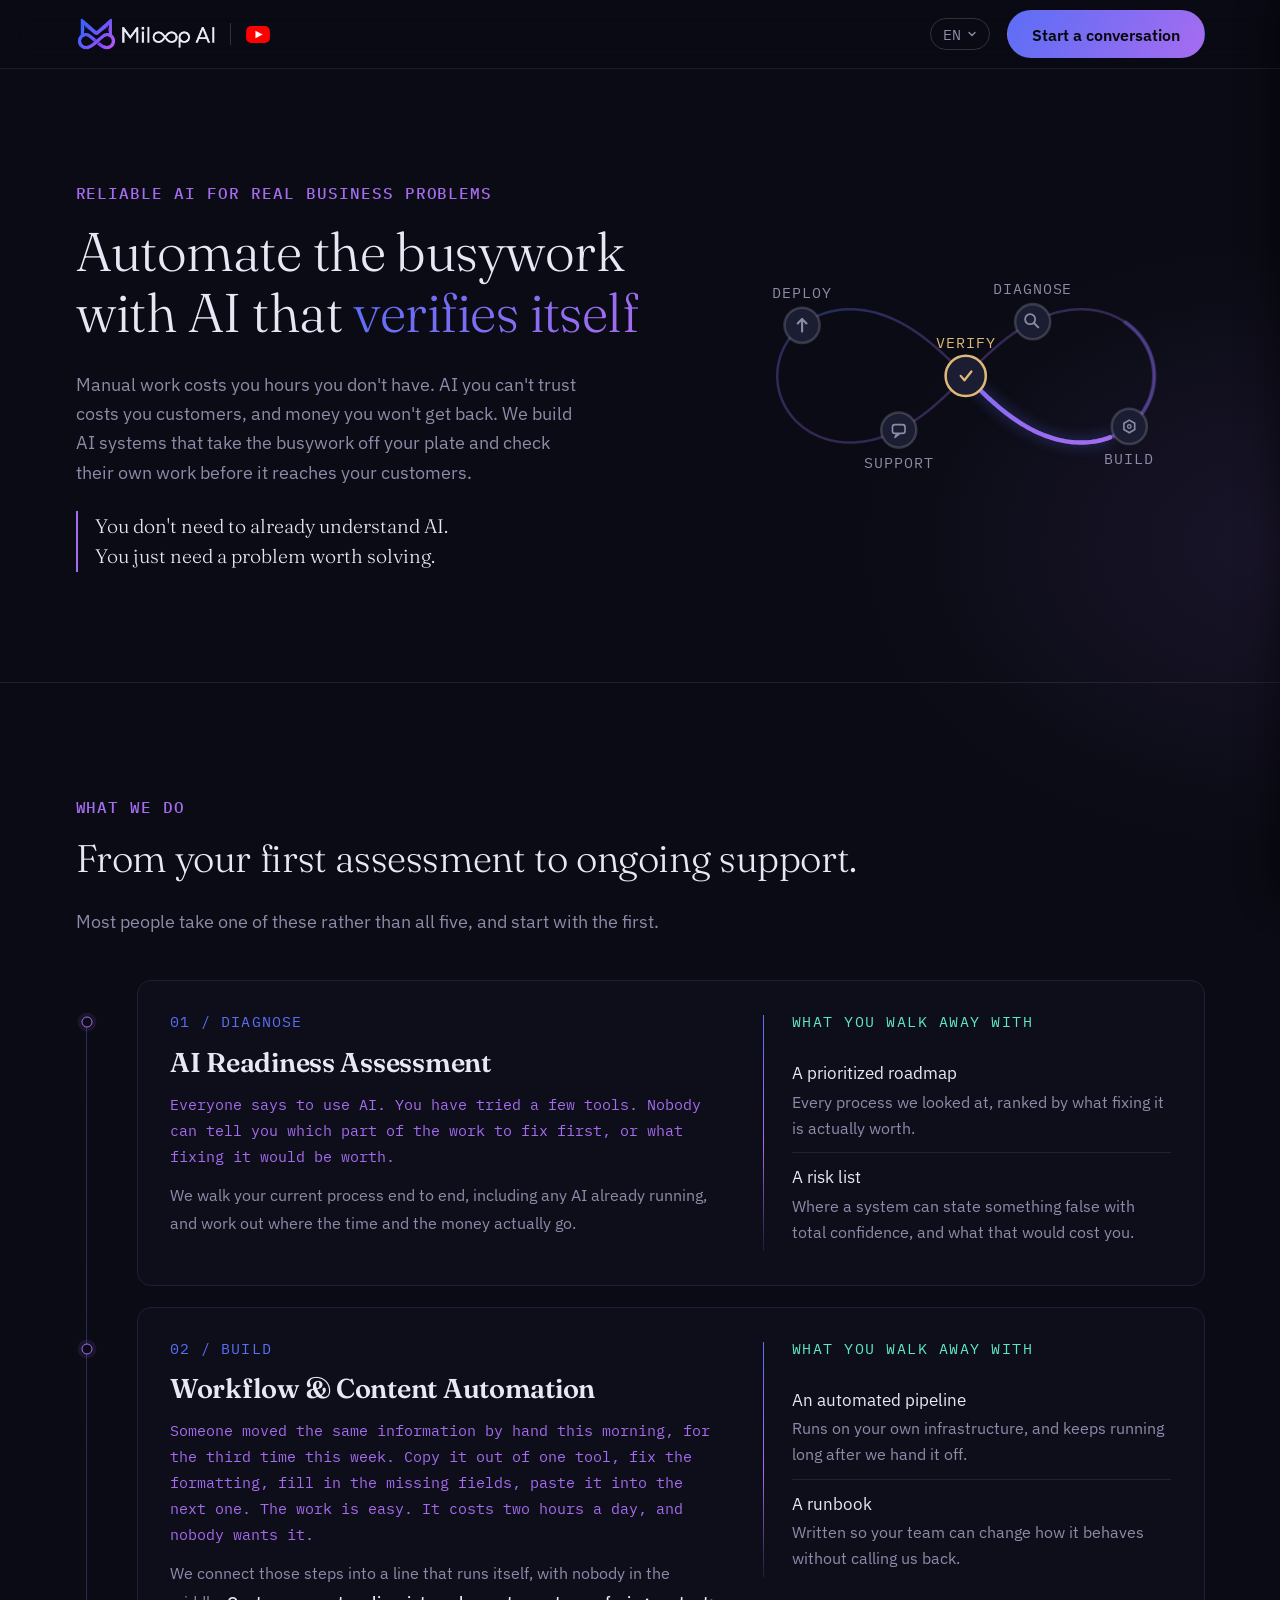
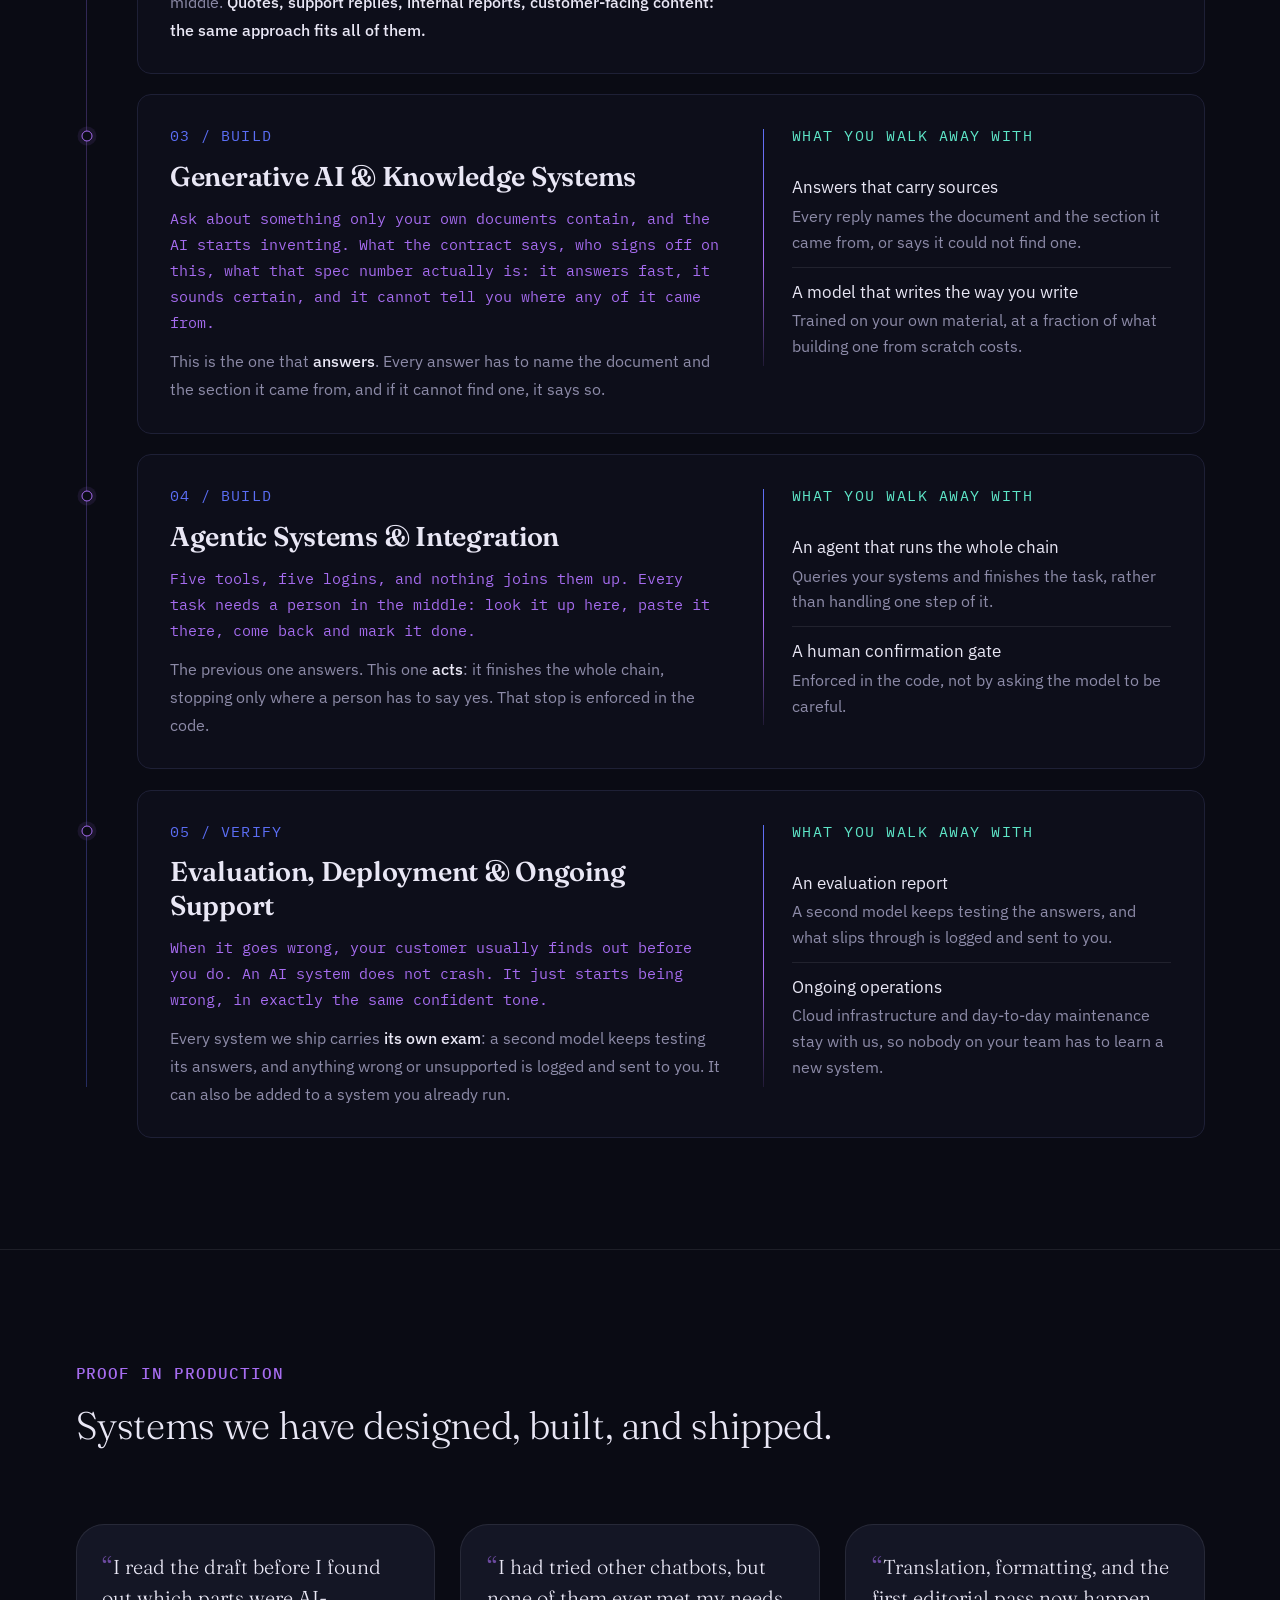
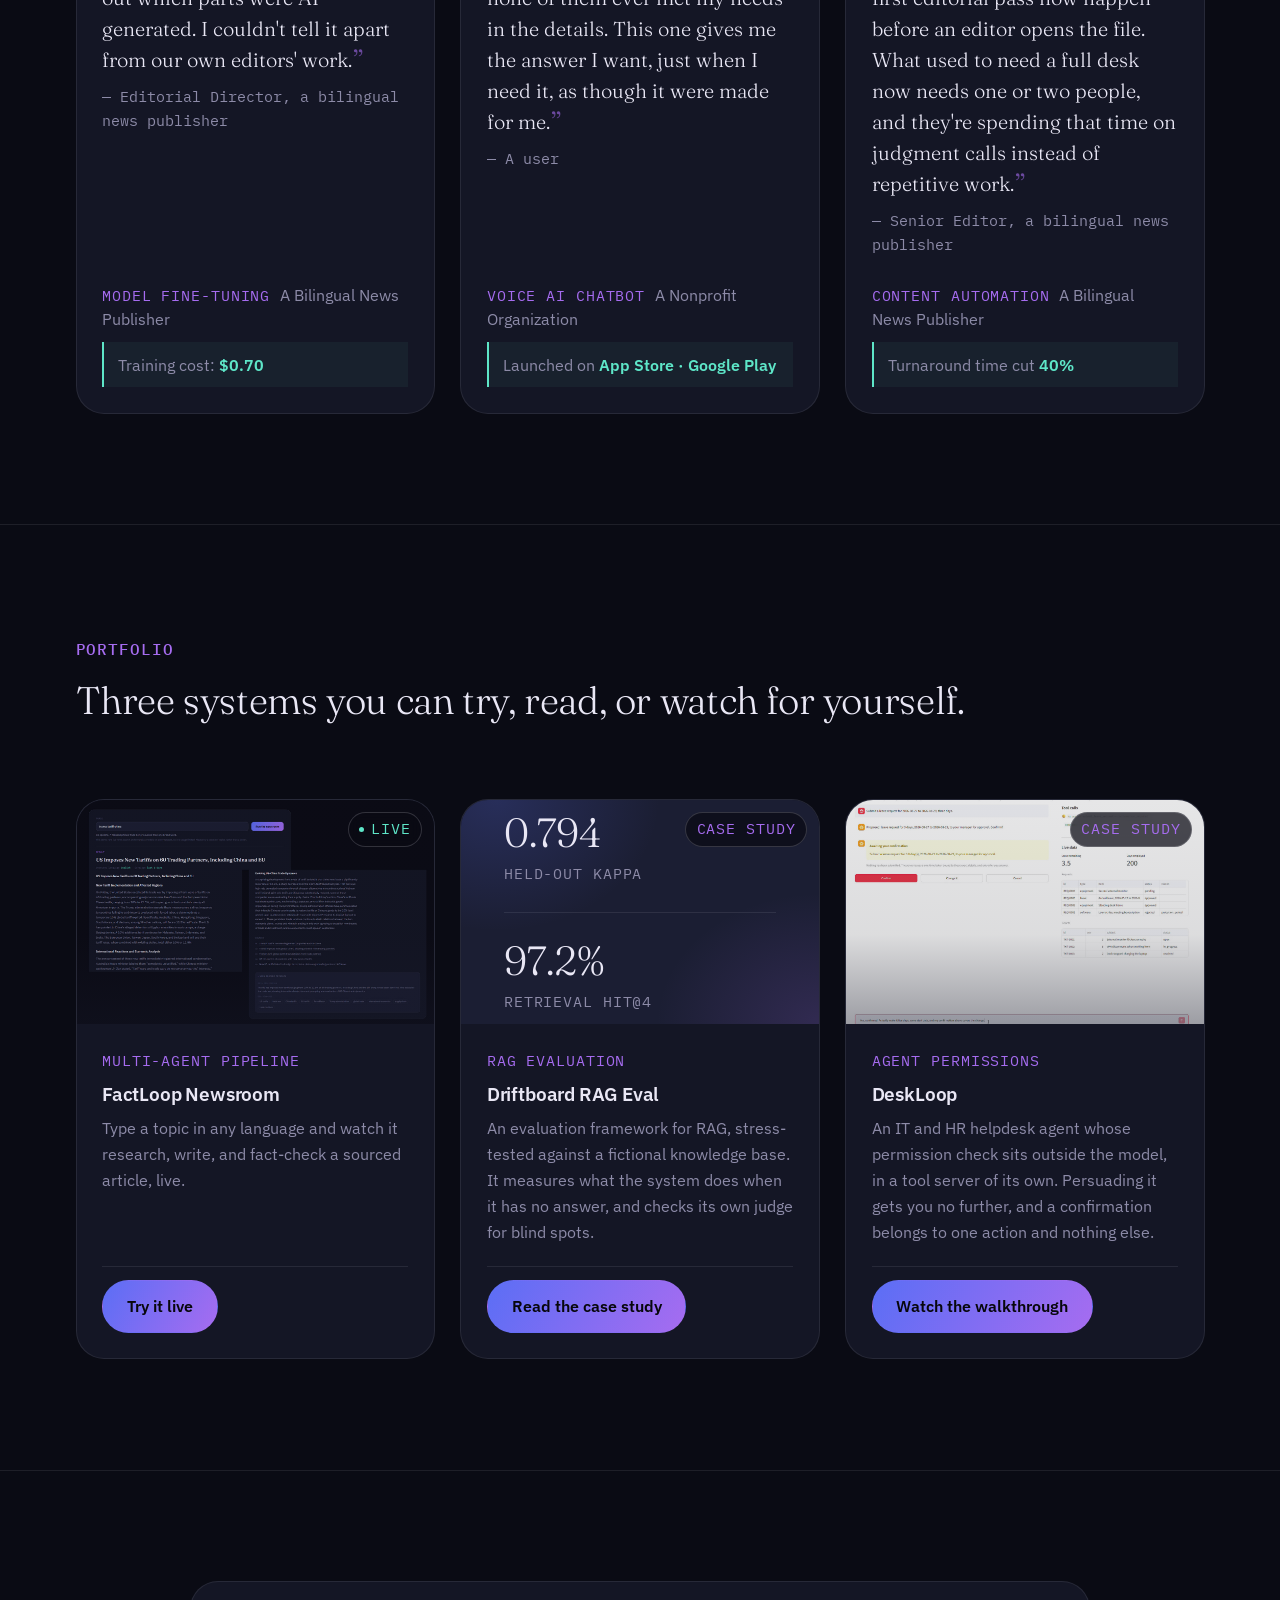
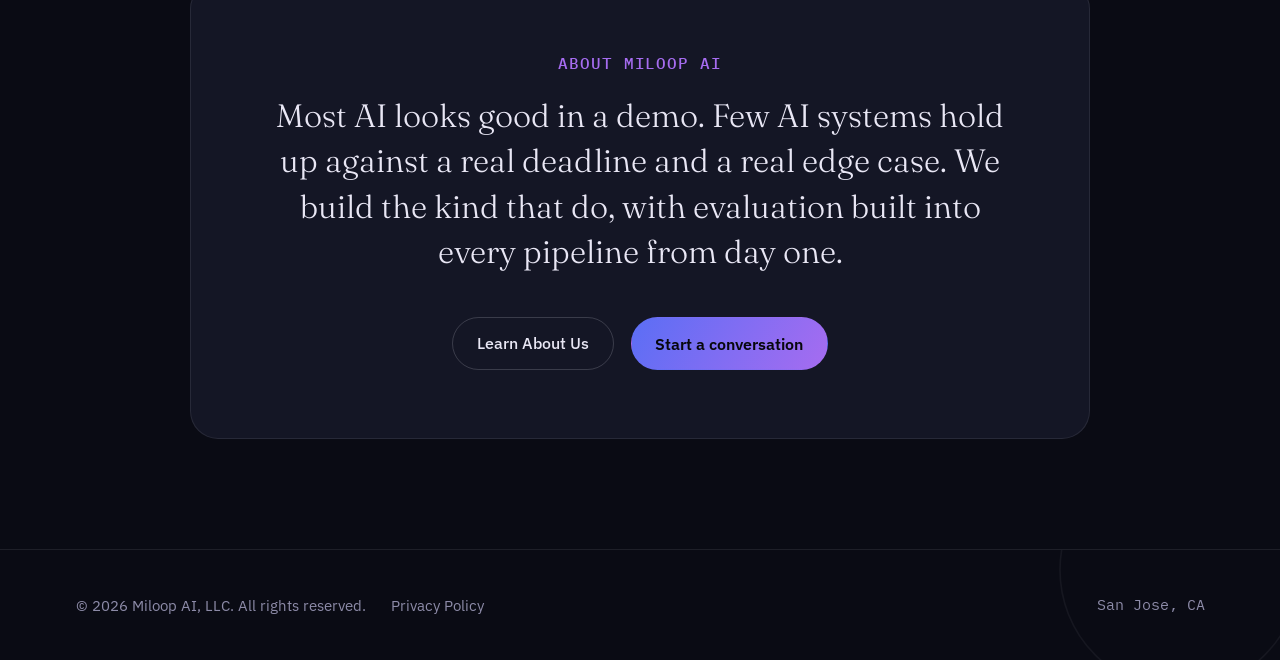
==== index.html @ 8ed42a8f "Bring the call to action back to the bar on narrow screens It had been dropped from the bar and pick" ====
<!DOCTYPE html>
<html lang="en">
<head>
<meta charset="UTF-8">
<meta name="viewport" content="width=device-width, initial-scale=1.0">
<title>Miloop AI: Applied AI Engineering Consultancy</title>
<meta name="description" content="Miloop AI designs and ships production AI systems, from content automation to voice agents, each with an independent evaluation layer built in from day one.">
<meta property="og:type" content="website">
<meta property="og:url" content="https://www.miloop.ai/">
<meta property="og:title" content="Miloop AI: Applied AI Engineering Consultancy">
<meta property="og:description" content="Miloop AI designs and ships production AI systems, from content automation to voice agents, each with an independent evaluation layer built in from day one.">
<meta property="og:image" content="https://www.miloop.ai/assets/img/og-card.png">
<meta property="og:image:width" content="1200">
<meta property="og:image:height" content="630">
<meta name="twitter:card" content="summary_large_image">
<meta name="twitter:title" content="Miloop AI: Applied AI Engineering Consultancy">
<meta name="twitter:description" content="Miloop AI designs and ships production AI systems, from content automation to voice agents, each with an independent evaluation layer built in from day one.">
<meta name="twitter:image" content="https://www.miloop.ai/assets/img/og-card.png">

<link rel="preconnect" href="https://fonts.googleapis.com">
<link rel="preconnect" href="https://fonts.gstatic.com" crossorigin>
<link href="https://fonts.googleapis.com/css2?family=Fraunces:opsz,wght@9..144,300;9..144,600&family=IBM+Plex+Sans:wght@400;500;600&family=IBM+Plex+Mono:wght@400;500&family=Noto+Sans+SC:wght@400;500&display=swap" rel="stylesheet">
<link rel="stylesheet" href="css/style.css">
<link rel="stylesheet" href="css/lead-intake.css">
<link rel="icon" type="image/png" sizes="32x32" href="assets/icons/favicon-32.png">
<link rel="icon" type="image/png" sizes="16x16" href="assets/icons/favicon-16.png">
<link rel="apple-touch-icon" sizes="180x180" href="assets/icons/apple-touch-icon.png">
</head>
<body id="top">

<svg width="0" height="0" style="position:absolute" aria-hidden="true">
  <defs>
    <linearGradient id="heroGrad" x1="0%" y1="0%" x2="100%" y2="100%">
      <stop offset="0%" stop-color="#5B6EF5"/>
      <stop offset="100%" stop-color="#A66CF0"/>
    </linearGradient>
    <!-- The track used to be drawn in --border-strong, which is white at 0.18
         and all but invisible on --bg-void: the shape this whole visual is
         built on was the least-drawn thing in it. Same two brand colours as
         the travelling light, held far enough back to stay a track. -->
    <linearGradient id="heroTrack" x1="0%" y1="0%" x2="100%" y2="100%">
      <stop offset="0%" stop-color="#5B6EF5" stop-opacity="0.34"/>
      <stop offset="50%" stop-color="#A66CF0" stop-opacity="0.28"/>
      <stop offset="100%" stop-color="#5B6EF5" stop-opacity="0.34"/>
    </linearGradient>
    <!-- Defined once and referenced three times below. It is a 400-point
         polyline; literal copies of it were most of this file's weight. -->
    <path id="loopPath" fill="none" d="M 339.99,93.03 L 339.93,95.39 L 339.76,97.75 L 339.49,100.09 L 339.10,102.42 L 338.60,104.72 L 338.00,107.00 L 337.29,109.24 L 336.48,111.44 L 335.58,113.60 L 334.57,115.71 L 333.48,117.76 L 332.29,119.76 L 331.03,121.70 L 329.68,123.58 L 328.25,125.39 L 326.75,127.13 L 325.18,128.79 L 323.55,130.39 L 321.86,131.90 L 320.12,133.34 L 318.33,134.71 L 316.49,135.99 L 314.61,137.19 L 312.69,138.31 L 310.74,139.35 L 308.76,140.32 L 306.76,141.20 L 304.74,142.01 L 302.70,142.73 L 300.64,143.39 L 298.58,143.96 L 296.51,144.47 L 294.43,144.90 L 292.35,145.26 L 290.27,145.55 L 288.20,145.77 L 286.13,145.93 L 284.07,146.03 L 282.02,146.07 L 279.97,146.04 L 277.95,145.96 L 275.93,145.82 L 273.93,145.63 L 271.95,145.39 L 269.99,145.10 L 268.04,144.76 L 266.12,144.38 L 264.21,143.95 L 262.33,143.48 L 260.46,142.97 L 258.62,142.42 L 256.80,141.83 L 255.00,141.21 L 253.23,140.56 L 251.47,139.87 L 249.74,139.16 L 248.03,138.41 L 246.34,137.64 L 244.67,136.84 L 243.03,136.02 L 241.41,135.17 L 239.80,134.30 L 238.22,133.41 L 236.66,132.50 L 235.12,131.58 L 233.60,130.63 L 232.09,129.66 L 230.61,128.68 L 229.14,127.69 L 227.70,126.68 L 226.26,125.66 L 224.85,124.62 L 223.45,123.57 L 222.07,122.51 L 220.70,121.44 L 219.35,120.36 L 218.01,119.27 L 216.68,118.18 L 215.37,117.07 L 214.07,115.96 L 212.78,114.84 L 211.50,113.71 L 210.23,112.57 L 208.97,111.44 L 207.72,110.29 L 206.48,109.14 L 205.25,107.99 L 204.02,106.83 L 202.80,105.67 L 201.59,104.50 L 200.39,103.33 L 199.18,102.16 L 197.99,100.99 L 196.80,99.81 L 195.61,98.64 L 194.42,97.46 L 193.24,96.28 L 192.05,95.10 L 190.87,93.92 L 189.69,92.74 L 188.51,91.56 L 187.33,90.38 L 186.14,89.20 L 184.96,88.02 L 183.77,86.84 L 182.58,85.66 L 181.39,84.49 L 180.19,83.32 L 178.98,82.15 L 177.78,80.98 L 176.56,79.82 L 175.34,78.66 L 174.11,77.50 L 172.87,76.35 L 171.63,75.20 L 170.37,74.06 L 169.11,72.92 L 167.84,71.79 L 166.55,70.67 L 165.26,69.55 L 163.95,68.44 L 162.63,67.34 L 161.30,66.25 L 159.95,65.16 L 158.59,64.09 L 157.21,63.02 L 155.82,61.97 L 154.42,60.93 L 152.99,59.90 L 151.55,58.88 L 150.10,57.88 L 148.62,56.89 L 147.13,55.92 L 145.62,54.96 L 144.08,54.02 L 142.53,53.10 L 140.96,52.20 L 139.37,51.32 L 137.76,50.47 L 136.12,49.63 L 134.47,48.82 L 132.79,48.04 L 131.09,47.28 L 129.37,46.55 L 127.63,45.85 L 125.86,45.18 L 124.07,44.54 L 122.26,43.94 L 120.43,43.37 L 118.58,42.84 L 116.70,42.35 L 114.81,41.90 L 112.89,41.49 L 110.96,41.13 L 109.00,40.82 L 107.03,40.55 L 105.04,40.33 L 103.03,40.17 L 101.01,40.06 L 98.98,40.00 L 96.93,40.01 L 94.88,40.08 L 92.81,40.20 L 90.74,40.40 L 88.66,40.65 L 86.58,40.98 L 84.50,41.37 L 82.43,41.84 L 80.36,42.38 L 78.30,43.00 L 76.25,43.69 L 74.22,44.45 L 72.21,45.30 L 70.21,46.22 L 68.25,47.22 L 66.32,48.31 L 64.42,49.47 L 62.56,50.71 L 60.74,52.03 L 58.97,53.43 L 57.26,54.91 L 55.60,56.46 L 54.00,58.09 L 52.46,59.80 L 51.00,61.57 L 49.61,63.42 L 48.30,65.32 L 47.07,67.29 L 45.93,69.32 L 44.88,71.41 L 43.93,73.54 L 43.07,75.72 L 42.31,77.94 L 41.66,80.20 L 41.11,82.49 L 40.67,84.81 L 40.33,87.14 L 40.11,89.49 L 40.00,91.85 L 40.00,94.21 L 40.11,96.57 L 40.33,98.92 L 40.67,101.26 L 41.11,103.57 L 41.66,105.86 L 42.31,108.12 L 43.07,110.34 L 43.93,112.52 L 44.88,114.66 L 45.93,116.74 L 47.07,118.77 L 48.30,120.74 L 49.61,122.65 L 51.00,124.49 L 52.46,126.27 L 54.00,127.97 L 55.60,129.60 L 57.26,131.16 L 58.97,132.63 L 60.74,134.03 L 62.56,135.36 L 64.42,136.60 L 66.32,137.76 L 68.25,138.84 L 70.21,139.85 L 72.21,140.77 L 74.22,141.61 L 76.25,142.38 L 78.30,143.07 L 80.36,143.68 L 82.43,144.22 L 84.50,144.69 L 86.58,145.09 L 88.66,145.41 L 90.74,145.67 L 92.81,145.86 L 94.88,145.99 L 96.93,146.06 L 98.98,146.06 L 101.01,146.01 L 103.03,145.90 L 105.04,145.73 L 107.03,145.52 L 109.00,145.25 L 110.96,144.94 L 112.89,144.57 L 114.81,144.17 L 116.70,143.72 L 118.58,143.23 L 120.43,142.70 L 122.26,142.13 L 124.07,141.53 L 125.86,140.89 L 127.63,140.22 L 129.37,139.52 L 131.09,138.79 L 132.79,138.03 L 134.47,137.25 L 136.12,136.43 L 137.76,135.60 L 139.37,134.74 L 140.96,133.86 L 142.53,132.96 L 144.08,132.04 L 145.62,131.10 L 147.13,130.15 L 148.62,129.18 L 150.10,128.19 L 151.55,127.19 L 152.99,126.17 L 154.42,125.14 L 155.82,124.10 L 157.21,123.04 L 158.59,121.98 L 159.95,120.90 L 161.30,119.82 L 162.63,118.73 L 163.95,117.62 L 165.26,116.51 L 166.55,115.40 L 167.84,114.27 L 169.11,113.14 L 170.37,112.01 L 171.63,110.86 L 172.87,109.72 L 174.11,108.56 L 175.34,107.41 L 176.56,106.25 L 177.78,105.09 L 178.98,103.92 L 180.19,102.75 L 181.39,101.58 L 182.58,100.40 L 183.77,99.23 L 184.96,98.05 L 186.14,96.87 L 187.33,95.69 L 188.51,94.51 L 189.69,93.33 L 190.87,92.15 L 192.05,90.97 L 193.24,89.79 L 194.42,88.61 L 195.61,87.43 L 196.80,86.25 L 197.99,85.08 L 199.18,83.90 L 200.39,82.73 L 201.59,81.56 L 202.80,80.40 L 204.02,79.24 L 205.25,78.08 L 206.48,76.92 L 207.72,75.77 L 208.97,74.63 L 210.23,73.49 L 211.50,72.36 L 212.78,71.23 L 214.07,70.11 L 215.37,69.00 L 216.68,67.89 L 218.01,66.79 L 219.35,65.70 L 220.70,64.62 L 222.07,63.55 L 223.45,62.49 L 224.85,61.45 L 226.26,60.41 L 227.70,59.39 L 229.14,58.38 L 230.61,57.38 L 232.09,56.40 L 233.60,55.44 L 235.12,54.49 L 236.66,53.56 L 238.22,52.65 L 239.80,51.76 L 241.41,50.89 L 243.03,50.05 L 244.67,49.22 L 246.34,48.42 L 248.03,47.65 L 249.74,46.91 L 251.47,46.19 L 253.23,45.51 L 255.00,44.85 L 256.80,44.23 L 258.62,43.65 L 260.46,43.10 L 262.33,42.59 L 264.21,42.12 L 266.12,41.69 L 268.04,41.31 L 269.99,40.97 L 271.95,40.68 L 273.93,40.43 L 275.93,40.24 L 277.95,40.11 L 279.97,40.02 L 282.02,40.00 L 284.07,40.04 L 286.13,40.13 L 288.20,40.29 L 290.27,40.52 L 292.35,40.81 L 294.43,41.17 L 296.51,41.60 L 298.58,42.10 L 300.64,42.68 L 302.70,43.33 L 304.74,44.06 L 306.76,44.86 L 308.76,45.75 L 310.74,46.71 L 312.69,47.75 L 314.61,48.88 L 316.49,50.08 L 318.33,51.36 L 320.12,52.72 L 321.86,54.16 L 323.55,55.68 L 325.18,57.27 L 326.75,58.94 L 328.25,60.68 L 329.68,62.49 L 331.03,64.36 L 332.29,66.30 L 333.48,68.30 L 334.57,70.36 L 335.58,72.47 L 336.48,74.63 L 337.29,76.83 L 338.00,79.07 L 338.60,81.34 L 339.10,83.65 L 339.49,85.97 L 339.76,88.32 L 339.93,90.67 L 339.99,93.03 Z"/>
  </defs>
</svg>

<nav class="site-nav">
  <div class="container">
    <div class="brand-group">
      <a href="#top" class="wordmark">
        <img class="wordmark-full" src="assets/icons/miloop-wordmark-nav.png" alt="Miloop AI">
      </a>
      <span class="brand-divider" aria-hidden="true"></span>
      <a href="https://www.youtube.com/channel/UCPrsvNKxjenRt8NLZQLx50Q" target="_blank" rel="noopener" class="brand-youtube-link">
        <svg viewBox="0 0 28 20" aria-hidden="true">
          <rect width="28" height="20" rx="6" fill="#FF0000"/>
          <polygon points="11,5.5 11,14.5 19.5,10" fill="#FFFFFF"/>
        </svg>
        <span class="sr-only" data-i18n="nav.youtube">YouTube channel</span>
      </a>
    </div>
    <div class="nav-actions">
      <div class="lang-switch">
        <button class="lang-switch-btn" type="button" aria-haspopup="listbox" aria-expanded="false">
          <span class="lang-switch-current">EN</span>
          <svg class="lang-caret" width="10" height="10" viewBox="0 0 10 10" aria-hidden="true"><path d="M2 3.5L5 6.5L8 3.5" stroke="currentColor" stroke-width="1.4" fill="none" stroke-linecap="round" stroke-linejoin="round"/></svg>
        </button>
        <ul class="lang-switch-menu" role="listbox">
          <li><button type="button" class="lang-option active" data-lang="en" role="option" aria-selected="true">English</button></li>
          <li><button type="button" class="lang-option" data-lang="zh-Hans" role="option" aria-selected="false">简体中文</button></li>
          <li><button type="button" class="lang-option" data-lang="zh-Hant" role="option" aria-selected="false">繁體中文</button></li>
        </ul>
      </div>
      <button type="button" id="start-conversation-btn" class="btn btn-primary js-start-conversation"><span class="btn-wide" data-i18n="hero.cta.contact">Start a conversation</span><span class="btn-narrow" data-i18n="hero.cta.short">Let’s talk</span></button>
    </div>
  </div>
</nav>

<main>

  <!-- ================= HERO ================= -->
  <section class="hero container">
    <div class="hero-copy">
      <p class="eyebrow" data-i18n="hero.eyebrow">Reliable AI for real business problems</p>
      <h1>
        <span data-i18n="hero.heading.pre">Automate the busywork with AI that </span><em data-i18n="hero.heading.em">verifies itself</em><span data-i18n="hero.heading.post"></span>
      </h1>
      <p class="hero-sub" data-i18n="hero.sub">Manual work costs you hours you don't have. AI you can't trust costs you customers, and money you won't get back. We build AI systems that take the busywork off your plate and check their own work before it reaches your customers.</p>
    <p class="hero-promise" data-i18n="hero.promise">You don't need to already understand AI. You just need a problem worth solving.</p>
    </div>

    <div class="hero-visual" id="hero-loop" aria-hidden="true">
      <svg viewBox="0 0 380.0 186.1" width="100%">
        <use class="loop-track" href="#loopPath"/>
        <use class="loop-trail" id="loop-trail" href="#loopPath"/>
        <use class="loop-glow" id="loop-glow" href="#loopPath"/>

        <!-- Positions come from the real arc length along the path, in the order
             the light meets them, which is also the order the process runs in:
             Diagnose, Build, Verify, Deploy, Support. Which node is where is the
             only thing this markup fixes; when each one lights is decided in
             hero-loop.js by reading where the head actually is, so redrawing the
             path cannot silently break the causality. Verify sits on the crossing
             of the figure eight, the one stretch every pass crosses twice, which
             is why the send-back is drawn there. -->
        <g class="loop-node" data-node="build" transform="translate(320.21,133.27)">
          <g class="loop-node-mark">
            <circle class="node-dot" r="14"/>
            <polygon class="loop-node-icon" points="0,-5 4.3,-2.5 4.3,2.5 0,5 -4.3,2.5 -4.3,-2.5" fill="none" stroke-width="1.3"/><circle class="loop-node-icon" cx="0" cy="0" r="1.4" fill="none" stroke-width="1.1"/>
          </g>
          <text class="loop-stage-label" text-anchor="middle" y="30" data-i18n="loop.build">Build</text>
        </g>
        <g class="loop-node loop-node--verify" data-node="verify" transform="translate(189.99,93.03)">
          <g class="loop-node-mark">
            <circle class="node-dot" r="16"/>
            <path class="loop-node-icon" d="M -4,0 L -1,3.5 L 4.5,-3.5" fill="none" stroke-width="1.8" stroke-linecap="round" stroke-linejoin="round"/>
          </g>
          <text class="loop-stage-label" text-anchor="middle" y="-22" data-i18n="loop.verify">Verify</text>
          <text class="loop-verdict loop-verdict--sent" text-anchor="middle" y="34" data-i18n="loop.sentback">sent back</text>
          <text class="loop-verdict loop-verdict--ok" text-anchor="middle" y="34" data-i18n="loop.passed">passed</text>
        </g>
        <g class="loop-node" data-node="deploy" transform="translate(59.76,52.79)">
          <g class="loop-node-mark">
            <circle class="node-dot" r="14"/>
            <line class="loop-node-icon" x1="0" y1="5" x2="0" y2="-4.5" stroke-width="1.7" stroke-linecap="round"/><path class="loop-node-icon" d="M -3.5,-1.5 L 0,-5 L 3.5,-1.5" fill="none" stroke-width="1.7" stroke-linecap="round" stroke-linejoin="round"/>
          </g>
          <text class="loop-stage-label" text-anchor="middle" y="-22" data-i18n="loop.deploy">Deploy</text>
        </g>
        <g class="loop-node" data-node="support" transform="translate(136.70,136.14)">
          <g class="loop-node-mark">
            <circle class="node-dot" r="14"/>
            <rect class="loop-node-icon" x="-5" y="-4.3" width="10" height="7" rx="2" fill="none" stroke-width="1.3"/><path class="loop-node-icon" d="M -1.5,2.7 L -3,5.8 L 0.5,3.1" fill="none" stroke-width="1.3" stroke-linejoin="round"/>
          </g>
          <text class="loop-stage-label" text-anchor="middle" y="30" data-i18n="loop.support">Support</text>
        </g>
        <g class="loop-node" data-node="diagnose" transform="translate(243.28,49.92)">
          <g class="loop-node-mark">
            <circle class="node-dot" r="14"/>
            <circle class="loop-node-icon" cx="-2" cy="-2" r="4" fill="none" stroke-width="1.4"/><line class="loop-node-icon" x1="1.2" y1="1.2" x2="4.5" y2="4.5" stroke-width="1.6" stroke-linecap="round"/>
          </g>
          <text class="loop-stage-label" text-anchor="middle" y="-22" data-i18n="loop.diagnose">Diagnose</text>
        </g>
      </svg>
    </div>
  </section>

  <!-- ================= SERVICES ================= -->
  <section id="services">
    <div class="container">
      <p class="eyebrow" data-i18n="services.eyebrow">What we do</p>
      <h2 class="section-title" data-i18n="services.title">From your first assessment to ongoing support.</h2>

      <p class="sv-lede" data-i18n="services.lede"></p>

      <div class="sv-stack" id="services-stack">
        <div class="sv-spine" aria-hidden="true">
          <span class="sv-spine-track"></span>
          <span class="sv-spine-lit"></span>
          <span class="sv-spine-head"></span>
        </div>
        <div class="sv-band">
          <div class="sv-copy">
            <p class="sv-stage" data-i18n="sv1.stage">01 / DIAGNOSE</p>
            <h3 class="sv-title" data-i18n="s1.title"></h3>
            <p class="sv-pain" data-i18n="sv1.pain"></p>
            <p class="sv-desc" data-i18n-html="s1.body"></p>
          </div>
          <div class="sv-visual">
            <div class="sv-yield">
            <p class="sv-yield-lb" data-i18n="sv.yield">What you walk away with</p>
            <div class="sv-y"><p class="sv-y-n" data-i18n="y1a"></p><p class="sv-y-d" data-i18n="y1ad"></p></div>
            <div class="sv-y"><p class="sv-y-n" data-i18n="y1b"></p><p class="sv-y-d" data-i18n="y1bd"></p></div>
          </div>          </div>
        </div>
        <div class="sv-band is-rev">
          <div class="sv-copy">
            <p class="sv-stage" data-i18n="sv2.stage">02 / BUILD</p>
            <h3 class="sv-title" data-i18n="s2.title"></h3>
            <p class="sv-pain" data-i18n="sv2.pain"></p>
            <p class="sv-desc" data-i18n-html="s2.body"></p>
          </div>
          <div class="sv-visual">
            <div class="sv-yield">
            <p class="sv-yield-lb" data-i18n="sv.yield">What you walk away with</p>
            <div class="sv-y"><p class="sv-y-n" data-i18n="y2a"></p><p class="sv-y-d" data-i18n="y2ad"></p></div>
            <div class="sv-y"><p class="sv-y-n" data-i18n="y2b"></p><p class="sv-y-d" data-i18n="y2bd"></p></div>
          </div>          </div>
        </div>
        <div class="sv-band">
          <div class="sv-copy">
            <p class="sv-stage" data-i18n="sv3.stage">03 / BUILD</p>
            <h3 class="sv-title" data-i18n="s3.title"></h3>
            <p class="sv-pain" data-i18n="sv3.pain"></p>
            <p class="sv-desc" data-i18n-html="s3.body"></p>
          </div>
          <div class="sv-visual">
            <div class="sv-yield">
            <p class="sv-yield-lb" data-i18n="sv.yield">What you walk away with</p>
            <div class="sv-y"><p class="sv-y-n" data-i18n="y3a"></p><p class="sv-y-d" data-i18n="y3ad"></p></div>
            <div class="sv-y"><p class="sv-y-n" data-i18n="y3b"></p><p class="sv-y-d" data-i18n="y3bd"></p></div>
          </div>          </div>
        </div>
        <div class="sv-band is-rev">
          <div class="sv-copy">
            <p class="sv-stage" data-i18n="sv4.stage">04 / BUILD</p>
            <h3 class="sv-title" data-i18n="s4.title"></h3>
            <p class="sv-pain" data-i18n="sv4.pain"></p>
            <p class="sv-desc" data-i18n-html="s4.body"></p>
          </div>
          <div class="sv-visual">
            <div class="sv-yield">
            <p class="sv-yield-lb" data-i18n="sv.yield">What you walk away with</p>
            <div class="sv-y"><p class="sv-y-n" data-i18n="y4a"></p><p class="sv-y-d" data-i18n="y4ad"></p></div>
            <div class="sv-y"><p class="sv-y-n" data-i18n="y4b"></p><p class="sv-y-d" data-i18n="y4bd"></p></div>
          </div>          </div>
        </div>
        <div class="sv-band">
          <div class="sv-copy">
            <p class="sv-stage" data-i18n="sv5.stage">05 / VERIFY</p>
            <h3 class="sv-title" data-i18n="s5.title"></h3>
            <p class="sv-pain" data-i18n="sv5.pain"></p>
            <p class="sv-desc" data-i18n-html="s5.body"></p>
          </div>
          <div class="sv-visual">
            <div class="sv-yield">
            <p class="sv-yield-lb" data-i18n="sv.yield">What you walk away with</p>
            <div class="sv-y"><p class="sv-y-n" data-i18n="y5a"></p><p class="sv-y-d" data-i18n="y5ad"></p></div>
            <div class="sv-y"><p class="sv-y-n" data-i18n="y5b"></p><p class="sv-y-d" data-i18n="y5bd"></p></div>
          </div>          </div>
        </div>
      </div>
    </div>
  </section>

  <!-- ================= RESULTS / WORK (merged) ================= -->
  <section id="results">
    <div class="container">
      <p class="eyebrow" data-i18n="results.eyebrow">Proof in production</p>
      <h2 class="section-title" data-i18n="results.title">Systems we have designed, built, and shipped.</h2>

      <div class="result-grid">
        <article class="result-card reveal">
          <blockquote class="result-quote">
            <p data-i18n="result3.quote"></p>
          </blockquote>
          <cite class="result-cite" data-i18n="result3.cite"></cite>
          <div class="result-credential">
            <p class="result-project"><span class="result-tag" data-i18n="result3.tag"></span><span data-i18n="result3.title"></span></p>
            <p class="result-metric" data-i18n-html="result3.lead"></p>
          </div>
        </article>
        <article class="result-card reveal">
          <blockquote class="result-quote">
            <p data-i18n="result2.quote"></p>
          </blockquote>
          <cite class="result-cite" data-i18n="result2.cite"></cite>
          <div class="result-credential">
            <p class="result-project"><span class="result-tag" data-i18n="result2.tag"></span><span data-i18n="result2.title"></span></p>
            <p class="result-metric" data-i18n-html="result2.lead"></p>
          </div>
        </article>
        <article class="result-card reveal">
          <blockquote class="result-quote">
            <p data-i18n="result1.quote"></p>
          </blockquote>
          <cite class="result-cite" data-i18n="result1.cite"></cite>
          <div class="result-credential">
            <p class="result-project"><span class="result-tag" data-i18n="result1.tag"></span><span data-i18n="result1.title"></span></p>
            <p class="result-metric" data-i18n-html="result1.lead"></p>
          </div>
        </article>
      </div>

    </div>
  </section>

  <!-- ================= PORTFOLIO ================= -->
  <!-- Split out of #results on 2026-09-22. It had been sitting under "Proof in
       production", which these do not support: Driftboard's own tagline says it is
       tested against a fictional knowledge base, and DeskLoop is a walkthrough. The
       client testimonials above carry that claim; this is our own work, and what it
       offers instead is that the reader can check it without taking our word. -->
  <section id="portfolio">
    <div class="container">
      <p class="eyebrow" data-i18n="livedemo.eyebrow">Portfolio</p>
      <h2 class="section-title" data-i18n="livedemo.title">Three systems you can try, read, or watch for yourself.</h2>

      <!-- Portfolio pages. Adding one is a copy of an <article> with the next
         demoN.* keys and its own href. The grid handles one, two, or three
         across on its own, so none of this needs an edit here. The badge
         says what the reader gets: Live only where something actually runs
         in the browser. -->
      <div class="live-demo-grid reveal">

        <article class="live-demo-card">
          <div class="live-demo-visual">
            <img src="assets/img/factloop-live.jpg" alt="">
            <span class="live-demo-badge" data-i18n="demo1.badge">Live</span>
          </div>
          <div class="live-demo-body">
            <span class="live-demo-tag" data-i18n="demo1.tag">Multi-Agent Pipeline</span>
            <h3 class="live-demo-name" data-i18n="demo1.name">FactLoop Newsroom</h3>
            <p class="live-demo-tagline" data-i18n="demo1.tagline">Type a topic in any language and watch it research, write, and fact-check a sourced article, live.</p>
            <div class="live-demo-actions">
              <a href="portfolio/factloop-newsroom/" class="btn btn-primary" data-i18n="demo1.cta">Try it live</a>
            </div>
          </div>
        </article>

        <article class="live-demo-card">
          <!-- No screenshot: this project's output is a report, not a
               screen. The two numbers it is judged on stand in for one. -->
          <div class="live-demo-visual live-demo-visual--figures">
            <div class="live-demo-figure">
              <span class="live-demo-figure-value">0.794</span>
              <span class="live-demo-figure-label" data-i18n="demo2.stat1.label">Held-out kappa</span>
            </div>
            <div class="live-demo-figure">
              <span class="live-demo-figure-value">97.2%</span>
              <span class="live-demo-figure-label" data-i18n="demo2.stat2.label">Retrieval Hit@4</span>
            </div>
            <span class="live-demo-badge live-demo-badge--study" data-i18n="demo2.badge">Case study</span>
          </div>
          <div class="live-demo-body">
            <span class="live-demo-tag" data-i18n="demo2.tag">RAG Evaluation</span>
            <h3 class="live-demo-name" data-i18n="demo2.name">Driftboard RAG Eval</h3>
            <p class="live-demo-tagline" data-i18n="demo2.tagline">An evaluation framework for RAG, stress-tested against a fictional knowledge base. It measures what the system does when it has no answer, and checks its own judge for blind spots.</p>
            <div class="live-demo-actions">
              <a href="portfolio/driftboard-rag-eval/" class="btn btn-primary" data-i18n="demo2.cta">Read the case study</a>
            </div>
          </div>
        </article>

        <article class="live-demo-card">
          <div class="live-demo-visual">
            <img src="assets/img/deskloop-demo.jpg" alt="">
            <span class="live-demo-badge live-demo-badge--study" data-i18n="demo3.badge">Case study</span>
          </div>
          <div class="live-demo-body">
            <span class="live-demo-tag" data-i18n="demo3.tag">Agent Permissions</span>
            <h3 class="live-demo-name" data-i18n="demo3.name">DeskLoop</h3>
            <p class="live-demo-tagline" data-i18n="demo3.tagline">An IT and HR helpdesk agent whose permission check sits outside the model, in a tool server of its own. Persuading it gets you no further, and a confirmation belongs to one action and nothing else.</p>
            <div class="live-demo-actions">
              <a href="portfolio/deskloop-agentic-it-hr/" class="btn btn-primary" data-i18n="demo3.cta">Watch the walkthrough</a>
            </div>
          </div>
        </article>

      </div>
    </div>
  </section>

  <!-- ================= ABOUT TEASER ================= -->
  <section id="about-teaser">
    <div class="container reveal">
      <div class="teaser-panel">
        <p class="eyebrow" data-i18n="teaser.eyebrow">About Miloop AI</p>
        <p class="teaser-statement" data-i18n="teaser.statement">Most AI looks good in a demo. Few AI systems hold up against a real deadline and a real edge case. We build the kind that do, with evaluation built into every pipeline from day one.</p>
        <div class="teaser-actions">
          <a href="about.html" class="btn btn-ghost" data-i18n="teaser.cta.about">Learn About Us</a>
          <button type="button" id="start-conversation-btn-teaser" class="btn btn-primary js-start-conversation" data-i18n="hero.cta.contact">Start a conversation</button>
        </div>
      </div>
    </div>
  </section>

</main>

<footer class="site-footer">
  <svg class="footer-mark" viewBox="0 0 400 400" aria-hidden="true">
    <circle cx="200" cy="200" r="150" fill="none" stroke="#E9E7F5" stroke-width="2"/>
  </svg>
  <div class="container footer-row">
    <span class="footer-copy">&copy; <span data-year>2026</span> <span data-i18n="footer.rights">Miloop AI, LLC. All rights reserved.</span></span>
    <nav class="footer-links" aria-label="Legal">
      <a href="privacy.html" class="footer-link" data-i18n="footer.privacy">Privacy Policy</a>
    </nav>
    <span class="footer-location">San Jose, CA</span>
  </div>
</footer>

<script src="js/main.js"></script>
<script src="js/hero-loop.js"></script>
<script src="js/services-spine.js"></script>

<div class="lead-panel-overlay" id="lead-panel-overlay" aria-hidden="true"></div>

<aside class="lead-panel" id="lead-panel" role="dialog" aria-modal="true" aria-labelledby="lead-panel-title" aria-hidden="true">
  <header class="lead-panel__header">
    <div class="lead-panel__mark" aria-hidden="true"><img src="assets/icons/miloop-mark-panel.png" alt=""></div>
    <h2 id="lead-panel-title" class="lead-panel__title">Start a conversation</h2>
    <button type="button" class="lead-panel__close" id="lead-panel-close" aria-label="Close">
      <svg viewBox="0 0 24 24" width="20" height="20" fill="none" stroke="currentColor" stroke-width="2" stroke-linecap="round">
        <line x1="6" y1="6" x2="18" y2="18"></line>
        <line x1="6" y1="18" x2="18" y2="6"></line>
      </svg>
    </button>
  </header>

  <div class="lead-panel__progress" aria-hidden="true">
    <div class="lead-panel__progress-fill" id="lead-progress-fill"></div>
  </div>

  <div class="lead-panel__body" id="lead-panel-body"></div>

  <div class="lead-panel__exit-confirm" id="lead-exit-confirm">
    <p id="lead-exit-message">Are you sure you want to leave? Your answers won't be saved.</p>
    <div class="lead-panel__exit-confirm-actions">
      <button type="button" class="lead-panel__exit-cancel" id="lead-exit-cancel">Cancel</button>
      <button type="button" class="lead-panel__exit-leave" id="lead-exit-leave">Leave</button>
    </div>
  </div>
</aside>

<script src="js/lead-intake.js"></script>
</body>
</html>
---- css/style.css ----
/* ==========================================================================
   Miloop AI: style.css
   Design tokens follow the "closed loop" concept: build, verify, deploy,
   iterate. Colors and the ring motif exist to carry that idea, not to
   decorate the page.
   ========================================================================== */

/* MiSans, self-hosted and subset to exactly the CJK characters (+ ASCII)
   that appear anywhere on this site (site copy, portfolio-page dictionaries,
   markup) -- built with fontTools/pyftsubset from Xiaomi's official
   free-for-commercial-use release, same hand-optimise-then-commit pattern
   used for images and video. Free commercial use requires crediting MiSans
   somewhere on the site; see footer.rights/privacy page. Replaces Noto Sans
   SC / Noto Serif SC as the primary CJK face; Noto Sans SC stays loaded from
   Google Fonts as a fallback for any glyph outside this subset (chiefly the
   FactLoop demo's arbitrary runtime-generated Chinese, which this subset was
   never meant to cover). */
@font-face {
  font-family: 'MiSans';
  src: url('../assets/fonts/MiSans-Light.woff2') format('woff2');
  font-weight: 300;
  font-style: normal;
  font-display: swap;
}
@font-face {
  font-family: 'MiSans';
  src: url('../assets/fonts/MiSans-Regular.woff2') format('woff2');
  font-weight: 400;
  font-style: normal;
  font-display: swap;
}
@font-face {
  font-family: 'MiSans';
  src: url('../assets/fonts/MiSans-Medium.woff2') format('woff2');
  font-weight: 500;
  font-style: normal;
  font-display: swap;
}
@font-face {
  font-family: 'MiSans';
  src: url('../assets/fonts/MiSans-Semibold.woff2') format('woff2');
  font-weight: 600;
  font-style: normal;
  font-display: swap;
}

:root {
  /* --- Color tokens --- */
  --bg-void: #0A0B14;
  --bg-panel: #141625;
  --bg-panel-raised: #1B1E33;
  --ink: #E9E7F5;
  --ink-dim: #8D8BA8;
  --ink-faint: #57597A;
  --loop-indigo: #5B6EF5;
  --loop-violet: #A66CF0;
  --signal-mint: #5EE6C8;
  /* The palette had no colour for "held back". Mint means verified and clean, and
     the loop needed a second state for the moment something is stopped and sent
     to be redone. Warm rather than red on purpose: in this story being caught is
     the system working, not an error. */
  --signal-amber: #E0B978;
  --border-soft: rgba(233, 231, 245, 0.09);
  --border-strong: rgba(233, 231, 245, 0.18);

  /* --- Type --- */
  /* MiSans (self-hosted, subset -- see the @font-face block above) is the
     primary CJK face across display, body and mono/label tiers alike: it
     replaced the old Fraunces/Noto-Serif-SC split because a free, equally
     distinctive CJK serif to pair with Fraunces does not really exist (the
     free options are all Source-Han-Serif derivatives, visually the same
     font as Noto Serif SC under a different name). Noto Sans SC stays as
     the last fallback in every stack, full (not subset), from Google Fonts. */
  --font-display: 'Fraunces', 'MiSans', 'Noto Sans SC', serif;
  --font-body: 'IBM Plex Sans', 'MiSans', 'Noto Sans SC', -apple-system, sans-serif;
  /* Every Latin face in this stack lacks CJK, and so does the generic
     `monospace` it ends in, so Chinese label text used to fall through to
     whatever the OS happened to own the glyph: SimSun on Windows, thin and
     spindly and visibly weaker than the rest of the page at the same size.
     MiSans (then Noto Sans SC as a full-coverage fallback) keeps the label
     tier on one deliberate face in both languages. */
  --font-mono: 'IBM Plex Mono', ui-monospace, 'SFMono-Regular', 'MiSans', 'Noto Sans SC', monospace;

  /* A CJK glyph fills its em box. Latin lowercase only reaches the x-height,
     a little over half of it. Set at the same font-size, a Chinese heading
     therefore reads noticeably larger than the English one it was drawn to
     match — the bigger the type, the more the difference shows. This is the
     correction, applied only to display sizes; body and label text is set
     from the reader's side and stays where the legibility pass put it. */
  --display-scale: 1;

  /* --- Spacing / layout --- */
  --max-width: 1180px;
  --space-1: 0.5rem;
  --space-2: 1rem;
  --space-3: 1.5rem;
  --space-4: 2.5rem;
  --space-5: 4rem;
  --space-6: 6.5rem;
  --radius-sm: 6px;
  --radius-md: 14px;
  --radius-lg: 28px;
}

/* --- Reset --- */
*, *::before, *::after { box-sizing: border-box; }

/* 17px rather than the browser default 16. Every size and every space token
   on this site is in rem, so the whole design scales from here in proportion
   instead of each tier being nudged on its own and the hierarchy collapsing.
   A percentage rather than a px value so it still respects a reader who has
   changed their browser's default text size. */
html { font-size: 106.25%; scroll-behavior: smooth; }

/* Both Chinese versions only. The English pages are the reference the scale
   was drawn against and must not move. `lang` is set on <html> by every one
   of the three language paths, so this needs no help from JS. */
html[lang^="zh"] {
  --display-scale: 0.92;
}
/* 1.12 and 1.15 are Latin values: they work because lowercase leaves air
   above and below. Two lines of Chinese at that leading nearly touch. */
html[lang^="zh"] .hero h1,
html[lang^="zh"] .about-h1,
html[lang^="zh"] .deskloop-h1,
html[lang^="zh"] .driftboard-h1,
html[lang^="zh"] .factloop-h1 {
  line-height: 1.28;
}
@media (prefers-reduced-motion: reduce) {
  html { scroll-behavior: auto; }
  *, *::before, *::after { animation-duration: 0.001ms !important; animation-iteration-count: 1 !important; transition-duration: 0.001ms !important; }
}

body {
  margin: 0;
  background: var(--bg-void);
  background-image:
    radial-gradient(ellipse 900px 500px at 15% -10%, rgba(91, 110, 245, 0.16), transparent 60%),
    radial-gradient(ellipse 700px 500px at 100% 10%, rgba(166, 108, 240, 0.10), transparent 60%);
  background-repeat: no-repeat;
  color: var(--ink);
  font-family: var(--font-body);
  font-size: 16px;
  line-height: 1.6;
  -webkit-font-smoothing: antialiased;
}

img, svg { display: block; max-width: 100%; }
a { color: inherit; text-decoration: none; }
ul { margin: 0; padding: 0; list-style: none; }
h1, h2, h3, p { margin: 0; }

:focus-visible {
  outline: 2px solid var(--loop-indigo);
  outline-offset: 3px;
  border-radius: 2px;
}

.container {
  max-width: var(--max-width);
  margin: 0 auto;
  padding: 0 var(--space-3);
}

.eyebrow {
  font-family: var(--font-mono);
  font-size: 0.95rem;
  font-weight: 500;
  letter-spacing: 0.06em;
  text-transform: uppercase;
  color: var(--loop-violet);
}

h1, h2, h3 { font-family: var(--font-display); font-weight: 600; letter-spacing: -0.01em; }

h2.section-title {
  font-size: calc(clamp(1.6rem, 3vw, 2.3rem) * var(--display-scale));
  font-weight: 300;
  margin-top: var(--space-1);
  max-width: 40ch;
}

.section-lede {
  color: var(--ink-dim);
  max-width: 56ch;
  margin-top: var(--space-2);
  font-size: 1.02rem;
}

section { padding: var(--space-6) 0; }
section + section { border-top: 1px solid var(--border-soft); }

/* --- Buttons --- */
.btn {
  display: inline-flex;
  align-items: center;
  gap: 0.5rem;
  padding: 0.75rem 1.4rem;
  border-radius: 999px;
  font-family: var(--font-body);
  font-weight: 500;
  font-size: 0.95rem;
  border: 1px solid transparent;
  cursor: pointer;
  transition: transform 0.15s ease, border-color 0.15s ease, background 0.15s ease;
}
.btn-primary {
  background: linear-gradient(120deg, var(--loop-indigo), var(--loop-violet));
  color: #07070C;
  font-weight: 600;
}
.btn-primary:hover { transform: translateY(-1px); }
.btn-ghost {
  background: transparent;
  border-color: var(--border-strong);
  color: var(--ink);
}
.btn-ghost:hover { border-color: var(--loop-indigo); }

/* ==========================================================================
   Nav
   ========================================================================== */
.site-nav {
  position: sticky;
  top: 0;
  z-index: 50;
  backdrop-filter: blur(14px);
  background: rgba(10, 11, 20, 0.72);
  border-bottom: 1px solid var(--border-soft);
}
.site-nav .container {
  display: flex;
  align-items: center;
  justify-content: space-between;
  height: 68px;
}
.brand-group { display: flex; align-items: center; gap: 0.85rem; }
.wordmark {
  display: inline-flex;
  align-items: center;
}
.wordmark-full {
  height: 34px;
  width: auto;
  display: block;
}
.brand-divider {
  width: 1px;
  height: 22px;
  background: var(--border-strong);
  display: inline-block;
}
/* The mark is 24px because that is the size it should be read at. The link around
   it is 44px because that is the smallest thing a finger reliably hits, and the
   negative margin keeps the header laid out as though it were still icon-sized. */
.brand-youtube-link {
  display: inline-flex;
  align-items: center;
  justify-content: center;
  width: 44px;
  height: 44px;
  margin: -14px -10px;
  transition: opacity 0.15s ease;
}
.brand-youtube-link:hover { opacity: 0.8; }
.brand-youtube-link svg { width: 24px; height: 17px; display: block; }

.lang-switch { position: relative; }
.lang-switch-btn {
  display: flex;
  align-items: center;
  gap: 0.35rem;
  font-family: var(--font-mono);
  font-size: 0.88rem;
  color: var(--ink-dim);
  background: transparent;
  border: 1px solid var(--border-strong);
  border-radius: 999px;
  padding: 0.35rem 0.7rem;
  cursor: pointer;
}
.lang-switch-btn:hover { color: var(--ink); border-color: var(--loop-indigo); }
.lang-caret { transition: transform 0.15s ease; }
.lang-switch.open .lang-caret { transform: rotate(180deg); }

.lang-switch-menu {
  position: absolute;
  top: calc(100% + 8px);
  right: 0;
  min-width: 150px;
  background: var(--bg-panel);
  border: 1px solid var(--border-soft);
  border-radius: var(--radius-md);
  padding: 0.4rem;
  display: none;
  flex-direction: column;
  gap: 0.15rem;
  box-shadow: 0 16px 40px rgba(0, 0, 0, 0.45);
  z-index: 60;
}
.lang-switch.open .lang-switch-menu { display: flex; }
.lang-option {
  text-align: left;
  background: transparent;
  border: none;
  color: var(--ink-dim);
  padding: 0.55rem 0.65rem;
  border-radius: var(--radius-sm);
  cursor: pointer;
  font-family: var(--font-body);
  font-size: 0.95rem;
}
.lang-option:hover { background: var(--bg-panel-raised); color: var(--ink); }
.lang-option.active { color: var(--loop-violet); font-weight: 600; }

.nav-actions { display: flex; align-items: center; gap: var(--space-2); }
/* Two labels, one dictionary entry each, so the narrow bar gets a shorter one
   without the button text falling outside the translation path. */
.btn-narrow { display: none; }
@media (max-width: 820px) {
  .btn-wide { display: none; }
  .btn-narrow { display: inline; }
}

.sr-only {
  position: absolute;
  width: 1px;
  height: 1px;
  padding: 0;
  margin: -1px;
  overflow: hidden;
  clip: rect(0, 0, 0, 0);
  white-space: nowrap;
  border: 0;
}

@media (max-width: 480px) {
  .wordmark-full { height: 26px; }
  .brand-group { gap: 0.55rem; }
  /* The bar carries the wordmark, the channel link, the language switch and the
     call to action, and the last one is the widest. It used to be dropped here and
     picked up beside the hero, but the hero no longer has anywhere to put it. It
     stays, smaller, under a shorter label. */
  .brand-youtube-link svg { width: 22px; height: 15px; }
  .nav-actions { gap: 0.5rem; }
  .nav-actions .btn { padding: 0.5rem 0.9rem; font-size: 0.88rem; }
}

/* ==========================================================================
   Hero
   ========================================================================== */
.hero {
  padding-top: var(--space-6);
  padding-bottom: var(--space-6);
  display: grid;
  /* Set from the text side, not the loop. Growing the loop had taken the column
     below .hero-sub's own 46ch measure, so the paragraph was wrapping tighter than
     it was drawn for and sat hard against the left margin. At this width it has
     slack, which is what stops a column of text reading as crammed, and the English
     headline settles onto two lines like the Chinese one. The headline cap came down
     from 3.6rem to 3.2rem to buy the loop some of that width back: measured, both
     headlines still hold two lines at 584px and the paragraph keeps 77px of slack. */
  grid-template-columns: 1.1fr 0.9fr;
  gap: var(--space-5);
  align-items: center;
}
.hero h1 {
  font-size: calc(clamp(2.3rem, 4.4vw, 3.2rem) * var(--display-scale));
  font-weight: 300;
  line-height: 1.12;
  margin-top: var(--space-2);
}
.hero h1 em {
  font-style: normal;
  background: linear-gradient(120deg, var(--loop-indigo), var(--loop-violet));
  -webkit-background-clip: text;
  background-clip: text;
  color: transparent;
}
.hero-sub {
  margin-top: var(--space-3);
  color: var(--ink-dim);
  font-size: 1.08rem;
  max-width: 46ch;
}

/* The one line in the hero addressed to somebody who does not know AI, and the
   only one that says what is actually being asked of them. Sitting at the tail
   of the paragraph it was the least likely sentence on the page to be read. The
   rule at its left is the device .about-pullquote and .result-metric already use
   for the sentence that carries the point, rather than another box. */
.hero-promise {
  margin-top: 1.4rem;
  padding-left: 1rem;
  border-left: 2px solid var(--loop-violet);
  font-family: var(--font-display);
  font-weight: 300;
  font-size: calc(1.15rem * var(--display-scale));
  line-height: 1.55;
  color: var(--ink);
  max-width: 34ch;
}

@media (max-width: 900px) {
  .hero { grid-template-columns: 1fr; }
}

/* ==========================================================================
   Services (five bands on a spine)
   ==========================================================================
   Five steps of one path, Diagnose to Support, not five items in a list. The
   spine carries the same accent as the hero and a light walks down it as the
   page is read, opening each band as it arrives.

   The copy says what we do in two lines, because the line above it states the
   problem and the block beside it says what you walk away with. It used to do
   all three, which is why it ran six lines and the section ran three screens.
   ========================================================================== */
.sv-lede {
  margin-top: var(--space-2);
  color: var(--ink-dim);
  font-size: 1.08rem;
  line-height: 1.7;
  max-width: 62ch;
}
.sv-stack {
  position: relative;
  margin-top: var(--space-4);
  padding-left: 3.6rem;
  display: flex;
  flex-direction: column;
  gap: 1.2rem;
}
.sv-spine { position: absolute; left: 0.6rem; top: 2.2rem; bottom: 3rem; width: 1px; }
.sv-spine-track,
.sv-spine-lit { position: absolute; left: 0; width: 1px; }
.sv-spine-track {
  top: 0;
  bottom: 0;
  background: linear-gradient(180deg,
    rgba(91, 110, 245, 0.34), rgba(166, 108, 240, 0.28) 50%, rgba(91, 110, 245, 0.34));
}
.sv-spine-lit {
  top: 0;
  height: 0;
  background: linear-gradient(180deg, var(--loop-indigo), var(--loop-violet));
  box-shadow: 0 0 9px rgba(91, 110, 245, 0.55);
}
.sv-spine-head {
  position: absolute;
  left: 50%;
  width: 7px;
  height: 7px;
  border-radius: 50%;
  transform: translate(-50%, -50%);
  background: var(--loop-violet);
  box-shadow: 0 0 10px 2px rgba(166, 108, 240, 0.55);
  opacity: 0;
  transition: opacity 0.3s ease;
}
.sv-stack.is-moving .sv-spine-head { opacity: 1; }

.sv-band {
  position: relative;
  background: #0d0e1a;
  border: 1px solid #1e2036;
  border-radius: 14px;
  padding: 1.7rem 1.9rem;
  display: grid;
  grid-template-columns: 1.15fr 0.85fr;
  gap: 2.4rem;
  align-items: start;
  min-width: 0;
}
.sv-copy, .sv-visual { min-width: 0; }
.sv-band::before {
  content: "";
  position: absolute;
  left: -3rem;
  top: 2.4rem;
  width: 11px;
  height: 11px;
  border-radius: 50%;
  transform: translate(-50%, -50%);
  background: var(--bg-void);
  border: 1.5px solid rgba(233, 231, 245, 0.2);
  transition: border-color 0.45s ease, box-shadow 0.45s ease;
}
.sv-band.is-in::before {
  border-color: var(--loop-violet);
  box-shadow: 0 0 0 4px rgba(166, 108, 240, 0.1);
}

.sv-stage {
  font-family: var(--font-mono);
  font-size: 0.88rem;
  letter-spacing: 0.08em;
  color: var(--loop-indigo);
  margin-bottom: 0.7rem;
}
.sv-title {
  font-size: calc(1.6rem * var(--display-scale));
  font-weight: 600;
  line-height: 1.22;
  margin: 0 0 0.7rem;
}
.sv-pain {
  font-family: var(--font-mono);
  font-size: 0.9rem;
  color: var(--loop-violet);
  line-height: 1.7;
  margin-bottom: 0.7rem;
}
.sv-desc { color: var(--ink-dim); font-size: 0.95rem; line-height: 1.75; margin: 0; }
.sv-desc strong { color: var(--ink); font-weight: 500; }

/* No card here. The band is already the box; a second box inside it reads as a
   frame within a frame. One hairline rule does the separating. */
.sv-yield { position: relative; padding-left: 1.7rem; }
.sv-yield::before {
  content: "";
  position: absolute;
  left: 0;
  top: 0.3rem;
  bottom: 0.3rem;
  width: 1px;
  background: linear-gradient(180deg, var(--loop-indigo), var(--loop-violet) 55%, rgba(166, 108, 240, 0.12));
}
.sv-yield-lb {
  font-family: var(--font-mono);
  font-size: 0.88rem;
  letter-spacing: 0.1em;
  text-transform: uppercase;
  color: var(--signal-mint);
  margin: 0 0 0.9rem;
}
.sv-y { padding: 0.7rem 0; border-bottom: 1px solid var(--border-soft); }
.sv-y:last-of-type { border-bottom: none; }
.sv-y-n { font-size: 1.02rem; color: var(--ink); line-height: 1.35; margin: 0 0 0.25rem; }
.sv-y-d { color: var(--ink-dim); font-size: 0.95rem; line-height: 1.6; margin: 0; }

/* Reveal, only once the script is running: a band waiting its turn must never be
   an empty frame, so the whole band fades in, border and all. */
.sv-stack.js-on .sv-band {
  opacity: 0;
  transform: translateY(14px);
  transition: opacity 0.55s ease, transform 0.55s ease;
}
.sv-stack.js-on .sv-band.is-in { opacity: 1; transform: none; }

@media (prefers-reduced-motion: reduce) {
  .sv-stack.js-on .sv-band { opacity: 1; transform: none; transition: none; }
  .sv-spine-lit { height: 100% !important; }
  .sv-spine-head { display: none; }
}

/* The section rhythm was set for a wide screen. At 6.5rem top and bottom, the gap
   between the end of one section and the start of the next comes to 221px, which on
   a phone is about a third of a screen of nothing. */
@media (max-width: 820px) {
  section { padding: var(--space-5) 0; }
  .hero { padding-top: var(--space-4); padding-bottom: var(--space-4); }
}

@media (max-width: 820px) {
  .sv-stack { padding-left: 0; }
  .sv-spine { display: none; }
  .sv-band { grid-template-columns: 1fr; gap: 1.3rem; padding: 1.5rem 1.2rem; }
  .sv-band::before { position: static; display: inline-block; margin: 0 0.5rem 0.1rem 0; transform: none; }
  .sv-title { font-size: calc(1.4rem * var(--display-scale)); }
}


/* ---- narrow screens ----
   The panels are drawn against a 500px column. Stacked into a phone they get about
   360px, so the pipeline gets a row per stage instead of five boxes side by side,
   the metric pair stacks, and the rail keeps only its numbers: five sentences at
   70px each wrapped to four lines and read as noise. The scenes also run taller
   here, so the fixed body height has to follow or the tallest one is clipped. */
@media (max-width: 820px) {

  .pp { flex-direction: column; gap: 0.35rem; }


  /* The deliverable names carry the point; their explanations are the tallest part
     of a band on a phone and the least likely to be read there. */
  .sv-y-d { display: none; }
  .sv-y { padding: 0.5rem 0; }

  /* Monospace is wide, and a long sentence set in it on a 366px column runs to six
     lines. The violet keeps the line recognisable; the face does not have to. */
  .sv-pain { font-family: var(--font-body); font-size: 0.95rem; line-height: 1.6; }
    .sv-desc { line-height: 1.65; }
}

/* ==========================================================================
   Results (merged proof + work showcase)
   ========================================================================== */
.result-grid {
  margin-top: var(--space-5);
  display: grid;
  grid-template-columns: repeat(3, 1fr);
  gap: var(--space-3);
}
.result-card {
  background: var(--bg-panel);
  border: 1px solid var(--border-soft);
  border-radius: var(--radius-lg);
  padding: var(--space-3);
  display: flex;
  flex-direction: column;
  transition: border-color 0.15s ease, transform 0.15s ease;
}
.result-card:hover { border-color: var(--loop-indigo); transform: translateY(-2px); }

/* A testimonial, so the words somebody said are the card and everything else
   attributes them.

   Both marks come from here. While some of the strings carried their own
   punctuation and the stylesheet added an opening one on top, a quotation could
   end up with two openers and nothing closing it. Set on the paragraph, so the
   closer follows the last word wherever that falls. */
.result-quote { margin: 0; }
.result-quote p::before,
.result-quote p::after {
  font-family: var(--font-display);
  font-size: 1.45em;
  line-height: 0;
  vertical-align: -0.14em;
  color: var(--loop-violet);
  opacity: 0.6;
}
.result-quote p::before { content: "\201C"; margin-right: 0.04em; }
.result-quote p::after { content: "\201D"; margin-left: 0.04em; }
/* Traditional Chinese quotes with the corner brackets, which are full-width and
   sit on the baseline already, so the Latin marks' size and lift come back off.
   Simplified keeps the curly pair, which is what it uses. */
html[lang="zh-Hant"] .result-quote p::before,
html[lang="zh-Hant"] .result-quote p::after {
  font-size: 1em;
  vertical-align: baseline;
  margin: 0;
}
html[lang="zh-Hant"] .result-quote p::before { content: "\300C"; }
html[lang="zh-Hant"] .result-quote p::after { content: "\300D"; }
.result-quote p {
  margin: 0;
  font-family: var(--font-display);
  font-weight: 300;
  font-size: calc(1.18rem * var(--display-scale));
  line-height: 1.55;
  color: var(--ink);
}
/* Directly under the words. It used to be pushed to the foot of the card by a
   quote set to stretch, and an attribution sitting a long way from its quotation
   stops reading as the attribution for it. */
.result-cite {
  display: block;
  margin: 0.6rem 0 0;
  font-family: var(--font-mono);
  font-size: 0.88rem;
  font-style: normal;
  color: var(--ink-dim);
}
.result-cite::before { content: "\2014\00a0"; }
html[lang^="zh"] .result-cite::before { content: "\2014\2014\00a0"; }

.result-credential { margin-top: auto; padding-top: var(--space-3); }
.result-project { margin: 0 0 0.6rem; color: var(--ink-dim); font-size: 0.95rem; line-height: 1.5; }
.result-tag {
  font-family: var(--font-mono);
  font-size: 0.88rem;
  letter-spacing: 0.06em;
  text-transform: uppercase;
  color: var(--loop-violet);
  margin-right: 0.55rem;
}
/* The same block the hero gives a fix that landed: mint rule, faint mint ground.
   One plain line, so the figure is read rather than looked at. */
.result-metric {
  margin: 0;
  padding: 0.6rem 0.85rem;
  border-left: 2px solid var(--signal-mint);
  background: rgba(94, 230, 200, 0.05);
  color: var(--ink-dim);
  font-size: 0.95rem;
  line-height: 1.55;
}
.result-metric b { color: var(--signal-mint); font-weight: 600; }

@media (max-width: 820px) {
  .result-grid { grid-template-columns: 1fr; }
}

/* --- Live demos ---
   Same card anatomy and weight as .result-card above: the difference is that
   these lead somewhere you can use, so the quote slot becomes a button. */
.live-demo-grid {
  margin-top: var(--space-5);
  display: grid;
  grid-template-columns: repeat(3, 1fr);
  gap: var(--space-3);
}

.live-demo-card {
  position: relative; /* anchor for the whole-card hit area below */
  background: var(--bg-panel);
  border: 1px solid var(--border-soft);
  border-radius: var(--radius-lg);
  overflow: hidden;
  display: flex;
  flex-direction: column;
  transition: border-color 0.15s ease, transform 0.15s ease;
}
.live-demo-card:hover { border-color: var(--loop-indigo); transform: translateY(-2px); }
/* The card lifts and lights up on hover, so the whole thing has to be clickable
   or it promises a target it does not have. Done by stretching the card's one
   real anchor over it rather than with a click handler on the card: there is
   still a single link, it keeps its href, its focus ring and its middle-click
   and open-in-new-tab behaviour, and no JS is involved. Only correct while a
   card holds exactly one link. The cost is that text inside the card cannot be
   selected, which is the accepted trade for this pattern. */
.live-demo-actions a::after {
  content: "";
  position: absolute;
  inset: 0;
  z-index: 2; /* over the badge (1) and the visual's scrim */
}
/* Keyboard users tab to the anchor, not the card, so the card has to answer to
   focus the same way it answers to hover. */
.live-demo-card:focus-within { border-color: var(--loop-indigo); }

.live-demo-visual {
  position: relative;
  aspect-ratio: 16 / 10;
  overflow: hidden;
  background: var(--bg-panel-raised);
}
.live-demo-visual img {
  width: 100%;
  height: 100%;
  object-fit: cover;
  display: block;
}
/* Light on purpose: this only has to keep a bright screenshot from clashing with
   the text below, so the screenshot itself stays readable. (It used to be
   described against the result cards' scrim, which went when those cards lost
   their stock photographs.) */
.live-demo-visual::after {
  content: "";
  position: absolute;
  inset: 0;
  background: linear-gradient(180deg, rgba(10, 11, 20, 0.10) 0%, rgba(10, 11, 20, 0.14) 60%, rgba(20, 22, 37, 0.42) 100%);
  pointer-events: none;
}

.live-demo-badge {
  position: absolute;
  top: 0.7rem;
  right: 0.7rem;
  z-index: 1; /* above the scrim */
  display: inline-flex;
  align-items: center;
  gap: 0.4rem;
  padding: 0.25rem 0.6rem;
  border-radius: 999px;
  background: rgba(10, 11, 20, 0.72);
  border: 1px solid var(--border-strong);
  backdrop-filter: blur(6px);
  font-family: var(--font-mono);
  font-size: 0.88rem;
  letter-spacing: 0.06em;
  text-transform: uppercase;
  color: var(--signal-mint);
}
.live-demo-badge::before {
  content: "";
  width: 5px;
  height: 5px;
  border-radius: 50%;
  background: var(--signal-mint);
}
/* This used to live in the hero loop section and was shared with it. The loop
   now runs on delays derived from its own geometry, so the keyframes belong
   to the badge that still uses them. */
@keyframes node-pulse {
  0%, 100% { opacity: 0.55; }
  50% { opacity: 1; }
}
@media (prefers-reduced-motion: no-preference) {
  .live-demo-badge::before { animation: node-pulse 2.4s ease-in-out infinite; }
}

.live-demo-body { padding: var(--space-3); display: flex; flex-direction: column; gap: 0.5rem; flex: 1; }
.live-demo-tag {
  display: block;
  font-family: var(--font-mono);
  font-size: 0.88rem;
  letter-spacing: 0.06em;
  text-transform: uppercase;
  color: var(--loop-violet);
}
.live-demo-name {
  margin: 0;
  font-family: var(--font-body);
  font-size: 1.1rem;
  font-weight: 600;
  line-height: 1.35;
}
/* Absorbs the slack so the button lands at the card's foot, level with the
   quote block on the testimonial cards however long the taglines run. */
.live-demo-tagline {
  flex: 1;
  color: var(--ink-dim);
  font-size: 0.95rem;
  line-height: 1.6;
}
.live-demo-actions {
  margin-top: 0.75rem;
  padding-top: 0.75rem;
  border-top: 1px solid var(--border-soft);
}

/* A lone card would otherwise leave two thirds of the row empty and read as
   unfinished, so on its own it turns into one wide card with the screenshot
   beside the copy. Adding a second card reverts both rules automatically,
   with no edit here. */
.live-demo-grid:has(> :only-child) { grid-template-columns: 1fr; }
.live-demo-grid:has(> :only-child) .live-demo-card { flex-direction: row; }
.live-demo-grid:has(> :only-child) .live-demo-visual {
  flex: 1 1 50%;
  /* Height comes from the row, not the ratio, so the image fills whichever
     of the two columns turns out taller. */
  aspect-ratio: auto;
  min-height: 280px;
}
.live-demo-grid:has(> :only-child) .live-demo-body {
  flex: 1 1 50%;
  justify-content: center;
  padding: var(--space-4);
}

/* Two cards in a three-column track would leave the last column empty, which
   reads as a card that failed to load. They take half each until a third
   arrives and the default rule takes over again. */
.live-demo-grid:has(> :nth-child(2):last-child) { grid-template-columns: repeat(2, 1fr); }

/* Not everything worth linking to has a screen to photograph. This stands in
   for the screenshot with the figures the project is actually judged on. */
.live-demo-visual--figures {
  display: flex;
  flex-direction: column;
  justify-content: center;
  gap: var(--space-3);
  padding: var(--space-4);
  background:
    radial-gradient(ellipse 70% 90% at 10% 0%, rgba(91, 110, 245, 0.20), transparent 65%),
    radial-gradient(ellipse 70% 90% at 100% 100%, rgba(166, 108, 240, 0.16), transparent 65%),
    var(--bg-panel-raised);
}
/* The scrim exists to settle a bright screenshot into the card. There is no
   screenshot here, only text that needs its contrast left alone. */
.live-demo-visual--figures::after { display: none; }

.live-demo-figure + .live-demo-figure {
  padding-top: var(--space-3);
  border-top: 1px solid var(--border-soft);
}
.live-demo-figure-value {
  display: block;
  font-family: var(--font-display);
  font-weight: 300;
  font-size: clamp(1.7rem, 3.6vw, 2.4rem);
  line-height: 1.1;
  color: var(--ink);
}
.live-demo-figure-label {
  display: block;
  margin-top: 0.4rem;
  font-family: var(--font-mono);
  font-size: 0.88rem;
  letter-spacing: 0.06em;
  text-transform: uppercase;
  color: var(--ink-dim);
}

/* The pulsing mint dot is the site's "running right now" signal, so a card
   that only leads to a write-up drops it rather than borrowing it. */
.live-demo-badge--study { color: var(--loop-violet); }
.live-demo-badge--study::before { display: none; }

@media (max-width: 820px) {
  .live-demo-grid { grid-template-columns: 1fr; }
  /* Restated because the two-card rule above outranks the line before it on
     specificity, and would otherwise survive into the narrow layout. */
  .live-demo-grid:has(> :nth-child(2):last-child) { grid-template-columns: 1fr; }
  /* Side by side stops working before the cards do, so the wide single-card
     layout folds back to the stacked one here. */
  .live-demo-grid:has(> :only-child) .live-demo-card { flex-direction: column; }
  .live-demo-grid:has(> :only-child) .live-demo-visual { aspect-ratio: 16 / 10; min-height: 0; }
  .live-demo-grid:has(> :only-child) .live-demo-body { padding: var(--space-3); }
}

/* ==========================================================================
   About teaser
   ========================================================================== */
.teaser-panel {
  background: var(--bg-panel);
  border: 1px solid var(--border-soft);
  border-radius: var(--radius-lg);
  padding: var(--space-5);
  text-align: center;
  max-width: 900px;
  margin: 0 auto;
}
.teaser-panel .eyebrow { display: block; margin-bottom: var(--space-2); }
.teaser-statement {
  font-family: var(--font-display);
  font-weight: 300;
  font-size: calc(clamp(1.4rem, 2.6vw, 1.9rem) * var(--display-scale));
  line-height: 1.4;
  color: var(--ink);
}
.teaser-actions {
  display: flex;
  justify-content: center;
  gap: var(--space-2);
  margin-top: var(--space-4);
  flex-wrap: wrap;
}
@media (max-width: 820px) {
  .teaser-panel { padding: var(--space-4); }
}

/* ==========================================================================
   About page
   ========================================================================== */
.about-hero { padding-top: var(--space-5); padding-bottom: var(--space-4); }
.back-link {
  display: inline-flex;
  align-items: center;
  gap: 0.4rem;
  font-family: var(--font-mono);
  font-size: 0.9rem;
  color: var(--ink-dim);
  margin-bottom: var(--space-3);
}
.back-link:hover { color: var(--ink); }
.about-h1 {
  font-family: var(--font-display);
  font-weight: 300;
  font-size: calc(clamp(1.7rem, 3.2vw, 2.5rem) * var(--display-scale));
  line-height: 1.3;
  max-width: 26ch;
  margin-top: var(--space-2);
}
.about-body { padding-top: var(--space-2); }
.about-content { max-width: 700px; }
.about-content p {
  color: var(--ink-dim);
  font-size: 1.05rem;
  line-height: 1.75;
  margin-bottom: var(--space-3);
}
.about-pullquote {
  margin: var(--space-4) 0;
  padding-left: var(--space-3);
  border-left: 2px solid var(--loop-indigo);
  font-family: var(--font-display);
  font-weight: 300;
  font-style: normal;
  font-size: calc(clamp(1.4rem, 2.4vw, 1.8rem) * var(--display-scale));
  line-height: 1.4;
  color: var(--ink);
}
.about-divider {
  border: none;
  border-top: 1px solid var(--border-soft);
  margin: var(--space-5) 0;
}
.about-content .eyebrow { margin-bottom: var(--space-2); }
/* Links inside running text. The global reset takes colour and underline off
   every <a>, which is right for nav items and whole-card links, where the thing
   itself is obviously a control. Inside a paragraph it left these with no mark
   at all: not merely a subtle link, but one set in the same colour as the
   sentence around it. A link in a block of text that is distinguished by colour
   alone already fails WCAG 1.4.1, and this one did not even have the colour.
   Underlined and set brighter than the body copy, so it is marked twice. */
.about-content p > a {
  color: var(--ink);
  text-decoration: underline;
  text-decoration-color: var(--loop-violet);
  text-decoration-thickness: 1px;
  text-underline-offset: 0.22em;
  transition: color 0.15s ease, text-decoration-color 0.15s ease;
}
.about-content p > a:hover {
  color: var(--loop-violet);
  text-decoration-color: var(--loop-violet);
}
.about-aside {
  font-style: italic;
  color: var(--ink-dim);
  font-size: 0.95rem;
  margin-top: var(--space-3);
}

/* --- Scroll reveal --- */
.reveal { opacity: 0; transform: translateY(14px); transition: opacity 0.6s ease, transform 0.6s ease; }
.reveal.in-view { opacity: 1; transform: translateY(0); }
.result-card.reveal:nth-child(1) { transition-delay: 0s; }
.result-card.reveal:nth-child(2) { transition-delay: 0.08s; }
.result-card.reveal:nth-child(3) { transition-delay: 0.16s; }

/* --- Footer --- */
/* Laid out the way .site-nav is at the top of the page: the element itself is
   the full-width band that carries the rule and the watermark, and the
   .container inside it is the row. It used to be both at once, which made the
   .container a flex item, shrink to its contents and ignore its own max-width
   -- the whole footer ended up as a clump in the middle of the page, 278px off
   the column every other section lines up with. */
.site-footer {
  border-top: 1px solid var(--border-soft);
  padding: var(--space-4) 0;
  color: var(--ink-dim);
  font-size: 0.9rem;
  position: relative;
  overflow: hidden;
}
.footer-mark {
  position: absolute;
  right: -60px;
  top: -140px;
  width: 320px;
  height: 320px;
  opacity: 0.05;
  pointer-events: none;
}
/* The bottom-bar arrangement: who owns the page on the left, the utility links
   right beside it, and where we are pushed to the far right. */
.footer-row {
  display: flex;
  align-items: center;
  flex-wrap: wrap;
  gap: 0.5rem 1.5rem;
  position: relative; /* over the watermark */
}
.footer-links { display: flex; align-items: center; gap: 1.5rem; }
.footer-link {
  color: var(--ink-dim);
  transition: color 0.15s ease;
}
/* Was declaring a transition to the colour it already had, so hovering a link
   did nothing at all. */
.footer-link:hover { color: var(--ink); }
.footer-location {
  font-family: var(--font-mono);
  font-size: 0.88rem;
  margin-left: auto;
}
/* Once the row wraps there is no "far right" to push to, so the location
   rejoins the links instead of stranding itself on a line of its own. */
@media (max-width: 620px) {
  .footer-row { gap: 0.4rem 1.2rem; }
  .footer-location { margin-left: 0; }
}

/* ==========================================================================
   Hero loop
   ==========================================================================
   The path is 786.6 units long and the light takes 9s to travel it, so one
   second is 87.4 units. Everything else here is derived from those two
   numbers rather than picked: the light and the five nodes run on one clock,
   and a node fires because the light reached it, not on a schedule of its
   own. If the geometry is ever redrawn, the --t values in the markup have to
   be recomputed from the new arc lengths or the causality breaks silently.
   ========================================================================== */
.loop-stage-label {
  font-family: var(--font-mono);
  font-size: 0.72rem;
  letter-spacing: 0.06em;
  text-transform: uppercase;
  fill: var(--ink-dim);
}

.loop-track { fill: none; stroke: url(#heroTrack); stroke-width: 2; }

/* Two dashes on one path make a comet: a long dim body and, aligned to its
   leading edge, a short bright head. 240 - 125.9 = 114.1 is how far the body
   trails behind the head, and is why the trail keyframes start there. */
.loop-trail {
  fill: none;
  stroke: url(#heroGrad);
  stroke-width: 3.5;
  stroke-linecap: round;
  stroke-dasharray: 240 546.6;
  opacity: 0.3;
}
.loop-glow {
  fill: none;
  stroke: url(#heroGrad);
  stroke-width: 3.5;
  stroke-linecap: round;
  stroke-dasharray: 125.9 660.7;
  /* Reads as light rather than as a painted line. Cheap on a dark ground. */
  filter: drop-shadow(0 0 5px rgba(91, 110, 245, 0.55));
}

/* The light and the nodes are driven from hero-loop.js, not from keyframes with
   per-node delays. The send-back means the head stops and runs backwards, and a
   schedule cannot follow that: a node has to light because the head reached it.
   Everything below is the resting look and the three states the script sets. */
.loop-node-mark,
.loop-node .node-dot,
.loop-node .loop-node-icon,
.loop-stage-label {
  transition: stroke 0.35s ease, fill 0.35s ease, opacity 0.35s ease;
}

.loop-node .node-dot {
  fill: var(--bg-panel-raised);
  stroke: var(--border-strong);
  stroke-width: 2;
}
.loop-node .loop-node-icon { stroke: var(--ink-dim); }
.loop-stage-label { fill: var(--ink-dim); }

/* Reached by the light. */
.loop-node.is-lit .node-dot { stroke: var(--loop-violet); }
.loop-node.is-lit .loop-node-icon { stroke: var(--ink); }
.loop-node.is-lit .loop-stage-label { fill: var(--ink); }

/* Verify sits exactly on the crossing of the figure eight, and self-verifying
   systems are what the headline above it claims. It is the only node given the
   metric colour at rest, and the only one drawn larger, so the composition has a
   subject instead of five equal dots. */
.loop-node--verify .node-dot { stroke: rgba(94, 230, 200, 0.5); }
.loop-node--verify .loop-node-icon { stroke: var(--signal-mint); }
.loop-node--verify.is-lit .node-dot,
.loop-node--verify.is-pass .node-dot { stroke: var(--signal-mint); }
.loop-node--verify.is-lit .loop-stage-label,
.loop-node--verify.is-pass .loop-stage-label { fill: var(--signal-mint); }

/* Holding something back. */
.loop-node.is-caught .node-dot,
.loop-node.is-caught .loop-node-icon { stroke: var(--signal-amber); }
.loop-node.is-caught .loop-stage-label { fill: var(--signal-amber); }

/* The verdict sits on the crossing, so it always lands on track: the void-coloured
   outline keeps it readable without a plate behind it. Both numbers are in user
   units and the viewBox scales them, so they have to be read against the font size
   rather than as screen pixels. At 0.9 the outline separates the glyphs from the
   track; at 3 it was wider than the strokes it was meant to protect and the label
   rendered as a black smudge. */
.loop-verdict {
  font-family: var(--font-mono);
  font-size: 0.66rem;
  letter-spacing: 0.08em;
  text-transform: uppercase;
  opacity: 0;
  stroke: var(--bg-void);
  stroke-width: 0.9;
  paint-order: stroke;
  stroke-linejoin: round;
  transition: opacity 0.3s ease;
}
.loop-verdict--sent { fill: var(--signal-amber); }
.loop-verdict--ok { fill: var(--signal-mint); }
.hero-visual.show-sent .loop-verdict--sent,
.hero-visual.show-ok .loop-verdict--ok { opacity: 1; }

/* While the head runs backwards the body would appear to lead it, so it is held
   back to almost nothing and only the head reads. */
.hero-visual.is-reversing .loop-trail { opacity: 0.08; }
---- css/lead-intake.css ----
.lead-panel-overlay {
  position: fixed;
  inset: 0;
  background: rgba(10, 11, 20, 0.6);
  opacity: 0;
  pointer-events: none;
  transition: opacity 0.25s ease;
  z-index: 90;
}

.lead-panel-overlay.is-open {
  opacity: 1;
  pointer-events: auto;
}

.lead-panel {
  position: fixed;
  top: 0;
  right: 0;
  height: 100%;
  width: 420px;
  max-width: 100%;
  overflow-x: hidden;
  background: var(--bg-panel);
  color: var(--ink);
  transform: translateX(100%);
  transition: transform 0.3s ease;
  z-index: 100;
  display: flex;
  flex-direction: column;
  box-shadow: -8px 0 32px rgba(0, 0, 0, 0.4);
}

.lead-panel.is-open {
  transform: translateX(0);
}

.lead-panel__header {
  display: flex;
  align-items: center;
  gap: 12px;
  padding: 20px 24px;
  border-bottom: 1px solid rgba(141, 139, 168, 0.15);
}

.lead-panel__mark {
  width: 24px;
  height: 20px;
  flex-shrink: 0;
  display: flex;
  align-items: center;
  justify-content: center;
}

.lead-panel__mark img {
  width: 100%;
  height: auto;
  display: block;
}

/* The 16px in the 480px query below is a floor, not a size: iOS zooms the page
   when a focused input computes under 16px. This one is a real size. */
.lead-panel__title {
  flex: 1;
  font-size: 1rem;
  font-weight: 500;
  margin: 0;
  color: var(--ink);
}

.lead-panel__close {
  background: none;
  border: none;
  color: var(--ink-dim);
  cursor: pointer;
  padding: 4px;
  display: flex;
  border-radius: 6px;
  transition: color 0.15s ease, background 0.15s ease;
}

.lead-panel__close:hover {
  color: var(--ink);
  background: rgba(141, 139, 168, 0.1);
}

.lead-panel__progress {
  height: 3px;
  background: rgba(141, 139, 168, 0.15);
}

.lead-panel__progress-fill {
  height: 100%;
  width: 0%;
  background: linear-gradient(135deg, var(--loop-indigo), var(--loop-violet));
  transition: width 0.25s ease;
}

.lead-panel__body {
  flex: 1;
  padding: 28px 24px;
  overflow-y: auto;
}

.lead-panel__prompt {
  font-size: 0.9375rem;
  color: var(--ink-dim);
  margin: 0 0 16px;
}

.lead-panel__options {
  display: flex;
  flex-direction: column;
  gap: 10px;
}

.lead-panel__option {
  text-align: left;
  padding: 14px 16px;
  border-radius: 8px;
  border: 1px solid rgba(141, 139, 168, 0.2);
  background: rgba(233, 231, 245, 0.03);
  color: var(--ink);
  font-size: 0.9375rem;
  cursor: pointer;
  transition: border-color 0.15s ease, background 0.15s ease;
}

.lead-panel__option:hover,
.lead-panel__option:focus-visible {
  border-color: var(--loop-indigo);
  background: rgba(91, 110, 245, 0.08);
  outline: none;
}

.lead-panel__option[aria-pressed="true"] {
  border-color: var(--loop-indigo);
  background: rgba(91, 110, 245, 0.12);
}

.lead-panel__field {
  margin-bottom: 16px;
}

.lead-panel__field label,
.lead-panel__field-label {
  display: block;
  font-size: 0.875rem;
  color: var(--ink-dim);
  margin-bottom: 6px;
}

.lead-panel__field input,
.lead-panel__field textarea {
  width: 100%;
  padding: 10px 12px;
  border-radius: 8px;
  border: 1px solid rgba(141, 139, 168, 0.25);
  background: rgba(233, 231, 245, 0.03);
  color: var(--ink);
  font-size: 0.9375rem;
  font-family: inherit;
  box-sizing: border-box;
}

.lead-panel__field input:focus,
.lead-panel__field textarea:focus {
  outline: none;
  border-color: var(--loop-indigo);
}

.lead-panel__field textarea {
  min-height: 90px;
  resize: vertical;
}

/* Hidden from real visitors, left in the tab flow of nobody, but still
   present in the DOM so automated form fillers tend to populate it. */
.lead-panel__honeypot {
  position: absolute;
  left: -9999px;
  width: 1px;
  height: 1px;
  overflow: hidden;
}

.lead-panel__nav {
  display: flex;
  align-items: center;
  justify-content: space-between;
  gap: 16px;
  margin-top: 20px;
}

.lead-panel__back {
  background: none;
  border: none;
  color: var(--ink-dim);
  font-size: 0.875rem;
  cursor: pointer;
  padding: 0;
}

.lead-panel__back:hover {
  color: var(--ink);
}

.lead-panel__continue {
  margin-top: 0;
  padding: 14px 16px;
  border: none;
  border-radius: 8px;
  background: linear-gradient(135deg, var(--loop-indigo), var(--loop-violet));
  color: var(--ink);
  font-size: 0.9375rem;
  font-weight: 500;
  cursor: pointer;
  transition: opacity 0.15s ease;
}

.lead-panel__continue:hover {
  opacity: 0.9;
}

.lead-panel__continue:disabled {
  opacity: 0.4;
  cursor: not-allowed;
}

.lead-panel__review-list {
  list-style: none;
  margin: 0 0 20px;
  padding: 0;
  display: flex;
  flex-direction: column;
  gap: 8px;
}

.lead-panel__review-list li {
  font-size: 0.875rem;
  color: var(--ink-dim);
  display: flex;
  justify-content: space-between;
  gap: 12px;
}

.lead-panel__review-list li span:last-child {
  color: var(--ink);
  text-align: right;
}

.lead-panel__error {
  font-size: 0.875rem;
  color: #f08a8a;
  margin-top: 10px;
}

.lead-panel__confirmation {
  text-align: center;
  padding: 24px 0;
}

.lead-panel__confirmation-dot {
  width: 10px;
  height: 10px;
  border-radius: 50%;
  background: var(--signal-mint);
  margin: 0 auto 16px;
}

@media (max-width: 480px) {
  .lead-panel { width: 100%; }
  /* iOS Safari zooms the viewport in when a focused input's font-size
     is below 16px, and does not reliably zoom back out afterward.
     Bumping every text input and textarea in the panel to 16px on
     mobile avoids triggering that zoom in the first place. */
  .lead-panel__field input,
  .lead-panel__field textarea,
  .lead-panel__other-field input,
  .lead-panel__assistant-input-row input {
    font-size: 16px;
  }
}

/* --- Multi-select checkbox options (problem type question) --- */
.lead-panel__option--checkbox {
  display: flex;
  align-items: center;
  gap: 10px;
}
.lead-panel__option--checkbox::before {
  content: "";
  flex-shrink: 0;
  width: 16px;
  height: 16px;
  border-radius: 4px;
  border: 1px solid rgba(141, 139, 168, 0.35);
  background: transparent;
  transition: background 0.15s ease, border-color 0.15s ease;
}
.lead-panel__option--checkbox[aria-pressed="true"]::before {
  background: linear-gradient(135deg, var(--loop-indigo), var(--loop-violet));
  border-color: transparent;
}

/* --- "Other, please specify" inline field --- */
.lead-panel__other-field {
  margin-top: 8px;
}
.lead-panel__other-field input {
  width: 100%;
  padding: 10px 12px;
  border-radius: 8px;
  border: 1px solid rgba(141, 139, 168, 0.25);
  background: rgba(233, 231, 245, 0.03);
  color: var(--ink);
  font-size: 0.9375rem;
  font-family: inherit;
  box-sizing: border-box;
}
.lead-panel__other-field input:focus {
  outline: none;
  border-color: var(--loop-indigo);
}
.lead-panel__other-confirm {
  margin-top: 8px;
  padding: 8px 14px;
  border: none;
  border-radius: 8px;
  background: rgba(91, 110, 245, 0.15);
  color: var(--ink);
  font-size: 0.875rem;
  cursor: pointer;
}
.lead-panel__other-confirm:hover { background: rgba(91, 110, 245, 0.24); }

/* --- Virtual assistant trigger + chat --- */
.lead-panel__assistant-trigger {
  text-align: left;
  width: 100%;
  padding: 12px 16px;
  border-radius: 8px;
  border: 1px dashed rgba(166, 108, 240, 0.4);
  background: rgba(166, 108, 240, 0.06);
  color: var(--loop-violet);
  font-size: 0.875rem;
  cursor: pointer;
  margin-top: 4px;
  transition: background 0.15s ease, border-color 0.15s ease;
}
.lead-panel__assistant-trigger:hover {
  background: rgba(166, 108, 240, 0.12);
  border-color: var(--loop-violet);
}

.lead-panel__assistant {
  margin-top: 12px;
  border: 1px solid rgba(141, 139, 168, 0.2);
  border-radius: 10px;
  overflow: hidden;
}
.lead-panel__assistant-messages {
  max-height: 220px;
  overflow-y: auto;
  padding: 12px;
  display: flex;
  flex-direction: column;
  gap: 8px;
}
.lead-panel__assistant-msg {
  font-size: 0.875rem;
  line-height: 1.5;
  padding: 8px 10px;
  border-radius: 8px;
  max-width: 88%;
}
.lead-panel__assistant-msg--assistant {
  background: rgba(233, 231, 245, 0.05);
  color: var(--ink-dim);
  align-self: flex-start;
}
.lead-panel__assistant-msg--user {
  background: rgba(91, 110, 245, 0.15);
  color: var(--ink);
  align-self: flex-end;
}
.lead-panel__assistant-msg--pending {
  background: rgba(233, 231, 245, 0.05);
  color: var(--ink-dim);
  align-self: flex-start;
  font-style: italic;
}
.lead-panel__assistant-input-row {
  display: flex;
  gap: 8px;
  padding: 10px;
  border-top: 1px solid rgba(141, 139, 168, 0.15);
}
.lead-panel__assistant-input-row input {
  flex: 1;
  min-width: 0;
  padding: 8px 10px;
  border-radius: 8px;
  border: 1px solid rgba(141, 139, 168, 0.25);
  background: rgba(233, 231, 245, 0.03);
  color: var(--ink);
  font-size: 0.875rem;
  font-family: inherit;
  box-sizing: border-box;
}
.lead-panel__assistant-input-row input:focus {
  outline: none;
  border-color: var(--loop-indigo);
}
.lead-panel__assistant-input-row button {
  padding: 8px 14px;
  border: none;
  border-radius: 8px;
  background: linear-gradient(135deg, var(--loop-indigo), var(--loop-violet));
  color: var(--ink);
  font-size: 0.875rem;
  cursor: pointer;
  flex-shrink: 0;
}
.lead-panel__assistant-input-row button:disabled {
  opacity: 0.4;
  cursor: not-allowed;
}
.lead-panel__assistant-disclaimer {
  font-size: 0.875rem;
  color: var(--ink-dim);
  padding: 8px 10px 2px;
  line-height: 1.5;
  border-top: 1px solid rgba(141, 139, 168, 0.15);
}
.lead-panel__assistant-poweredby {
  font-size: 0.8125rem;
  color: rgba(141, 139, 168, 0.6);
  padding: 0 10px 10px;
  text-align: right;
}
.lead-panel__assistant-continue {
  width: calc(100% - 20px);
  margin: 10px 10px 0;
}
.lead-panel__language-help {
  margin-top: 14px;
  font-size: 0.875rem;
  color: var(--ink-dim);
  line-height: 1.5;
}
.lead-panel__assistant-done {
  font-size: 0.875rem;
  color: var(--signal-mint);
  padding: 8px 10px;
  border-top: 1px solid rgba(141, 139, 168, 0.15);
}

/* --- Exit confirmation --- */
.lead-panel__exit-confirm {
  position: absolute;
  inset: 0;
  background: var(--bg-panel);
  display: none;
  flex-direction: column;
  align-items: flex-start;
  justify-content: center;
  padding: 28px 24px;
  z-index: 2;
}
.lead-panel__exit-confirm.is-open { display: flex; }
.lead-panel__exit-confirm p {
  font-size: 0.9375rem;
  color: var(--ink);
  margin: 0 0 20px;
  line-height: 1.5;
}
.lead-panel__exit-confirm-actions {
  display: flex;
  gap: 10px;
  width: 100%;
}
.lead-panel__exit-cancel {
  flex: 1;
  padding: 12px 16px;
  border-radius: 8px;
  border: 1px solid rgba(141, 139, 168, 0.25);
  background: transparent;
  color: var(--ink);
  font-size: 0.9375rem;
  cursor: pointer;
}
.lead-panel__exit-leave {
  flex: 1;
  padding: 12px 16px;
  border-radius: 8px;
  border: none;
  background: rgba(240, 138, 138, 0.15);
  color: #f08a8a;
  font-size: 0.9375rem;
  cursor: pointer;
}
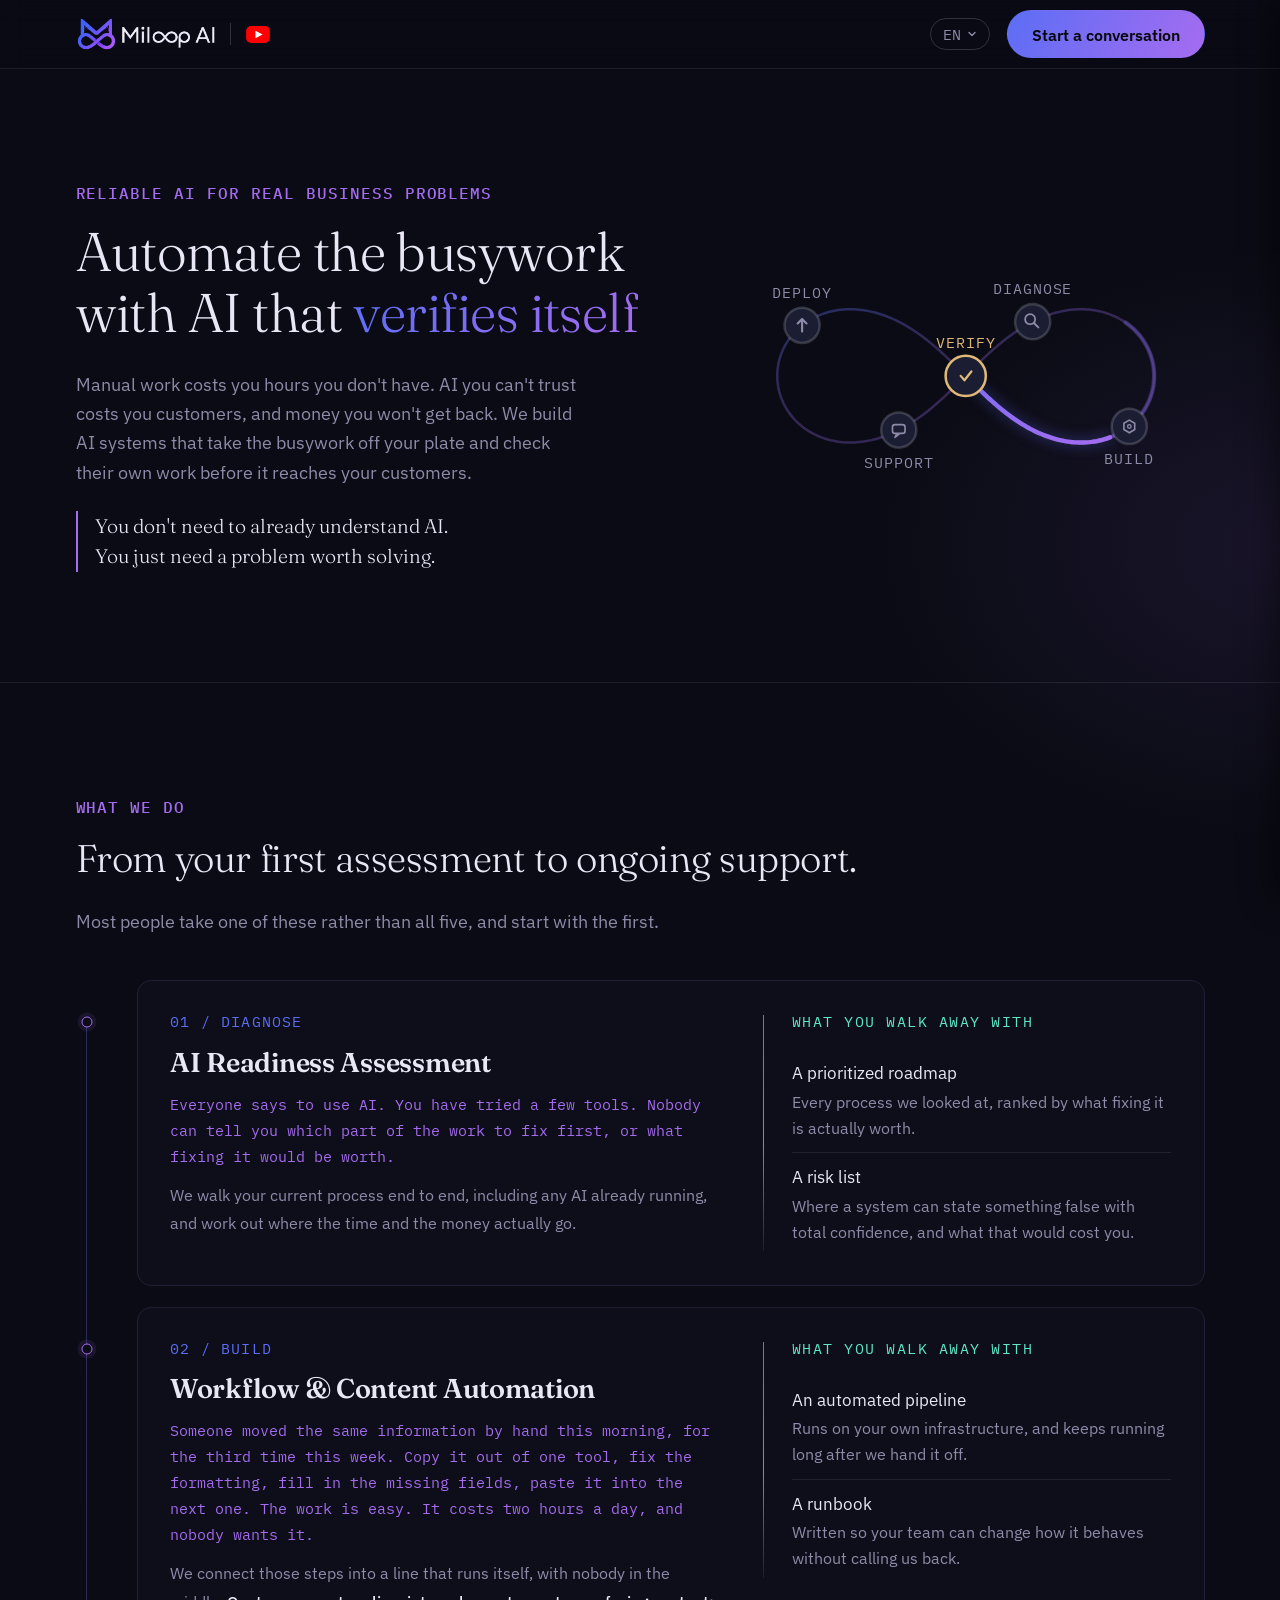
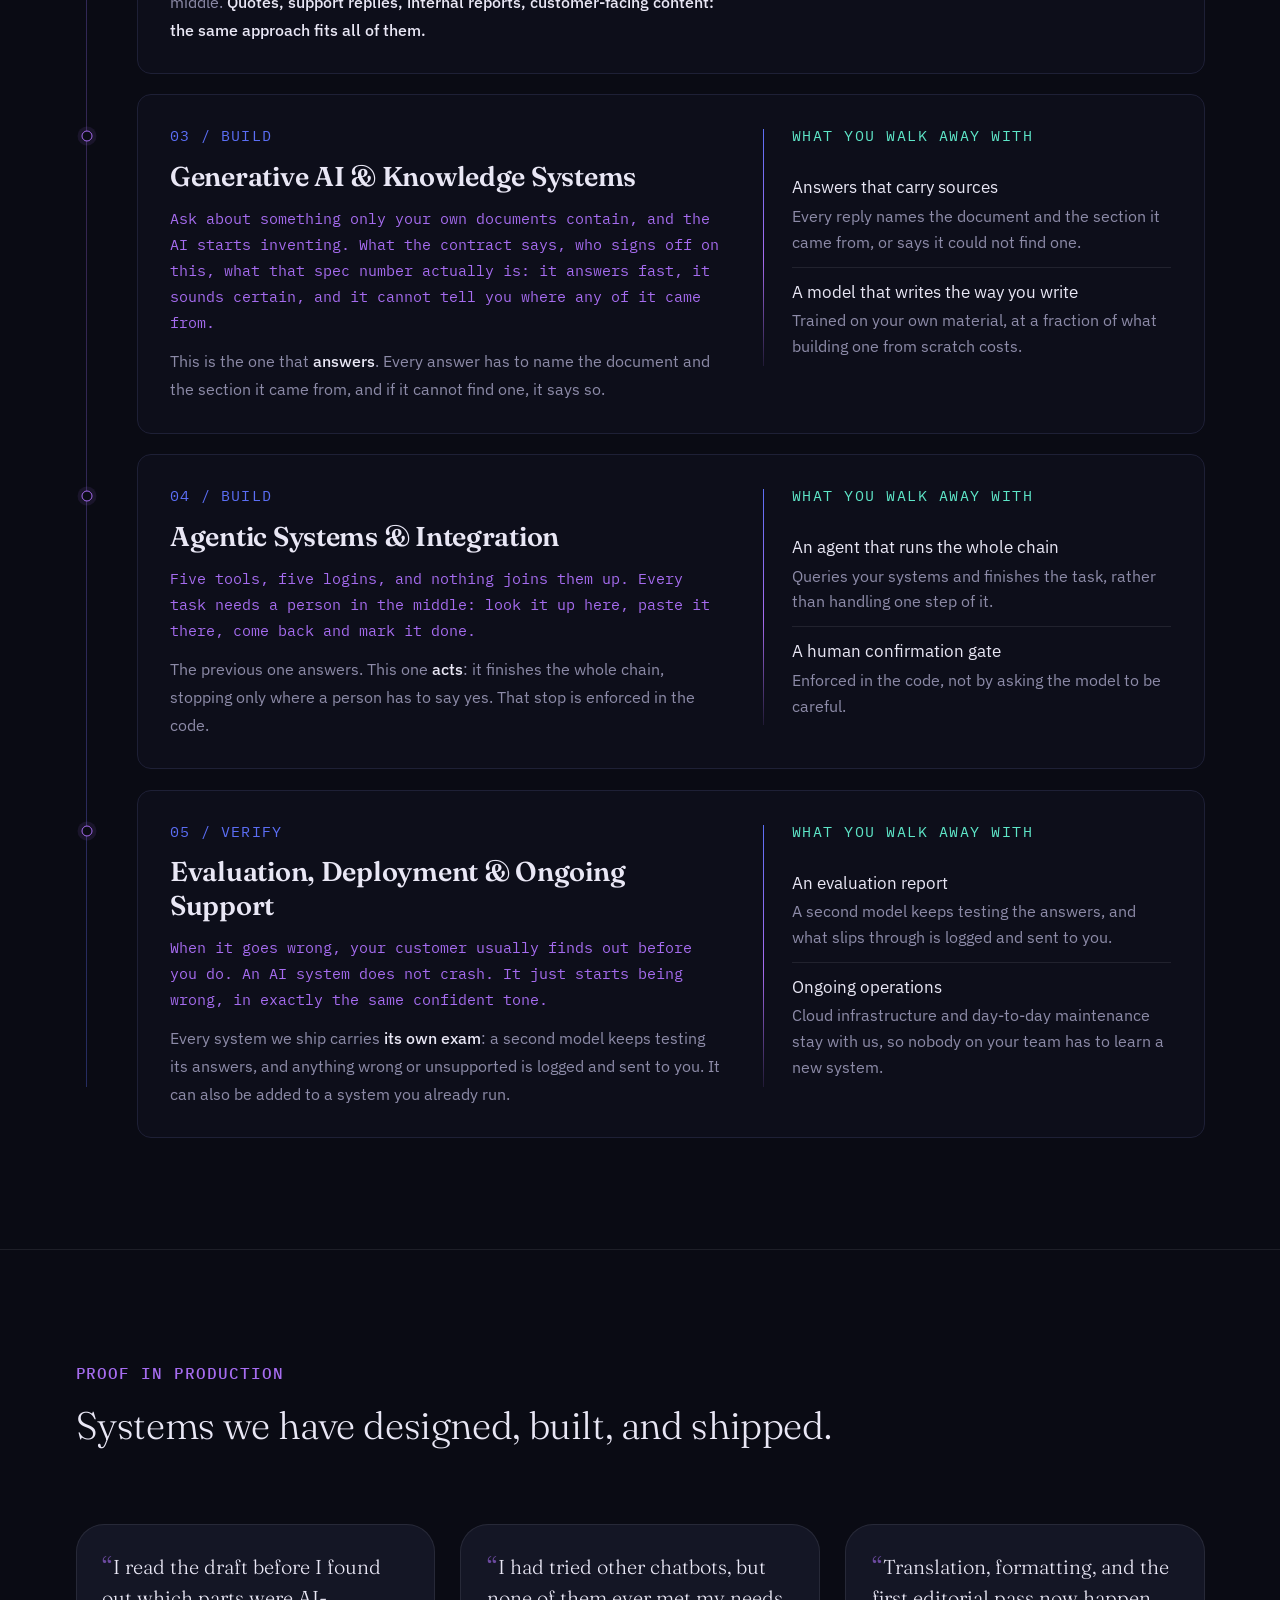
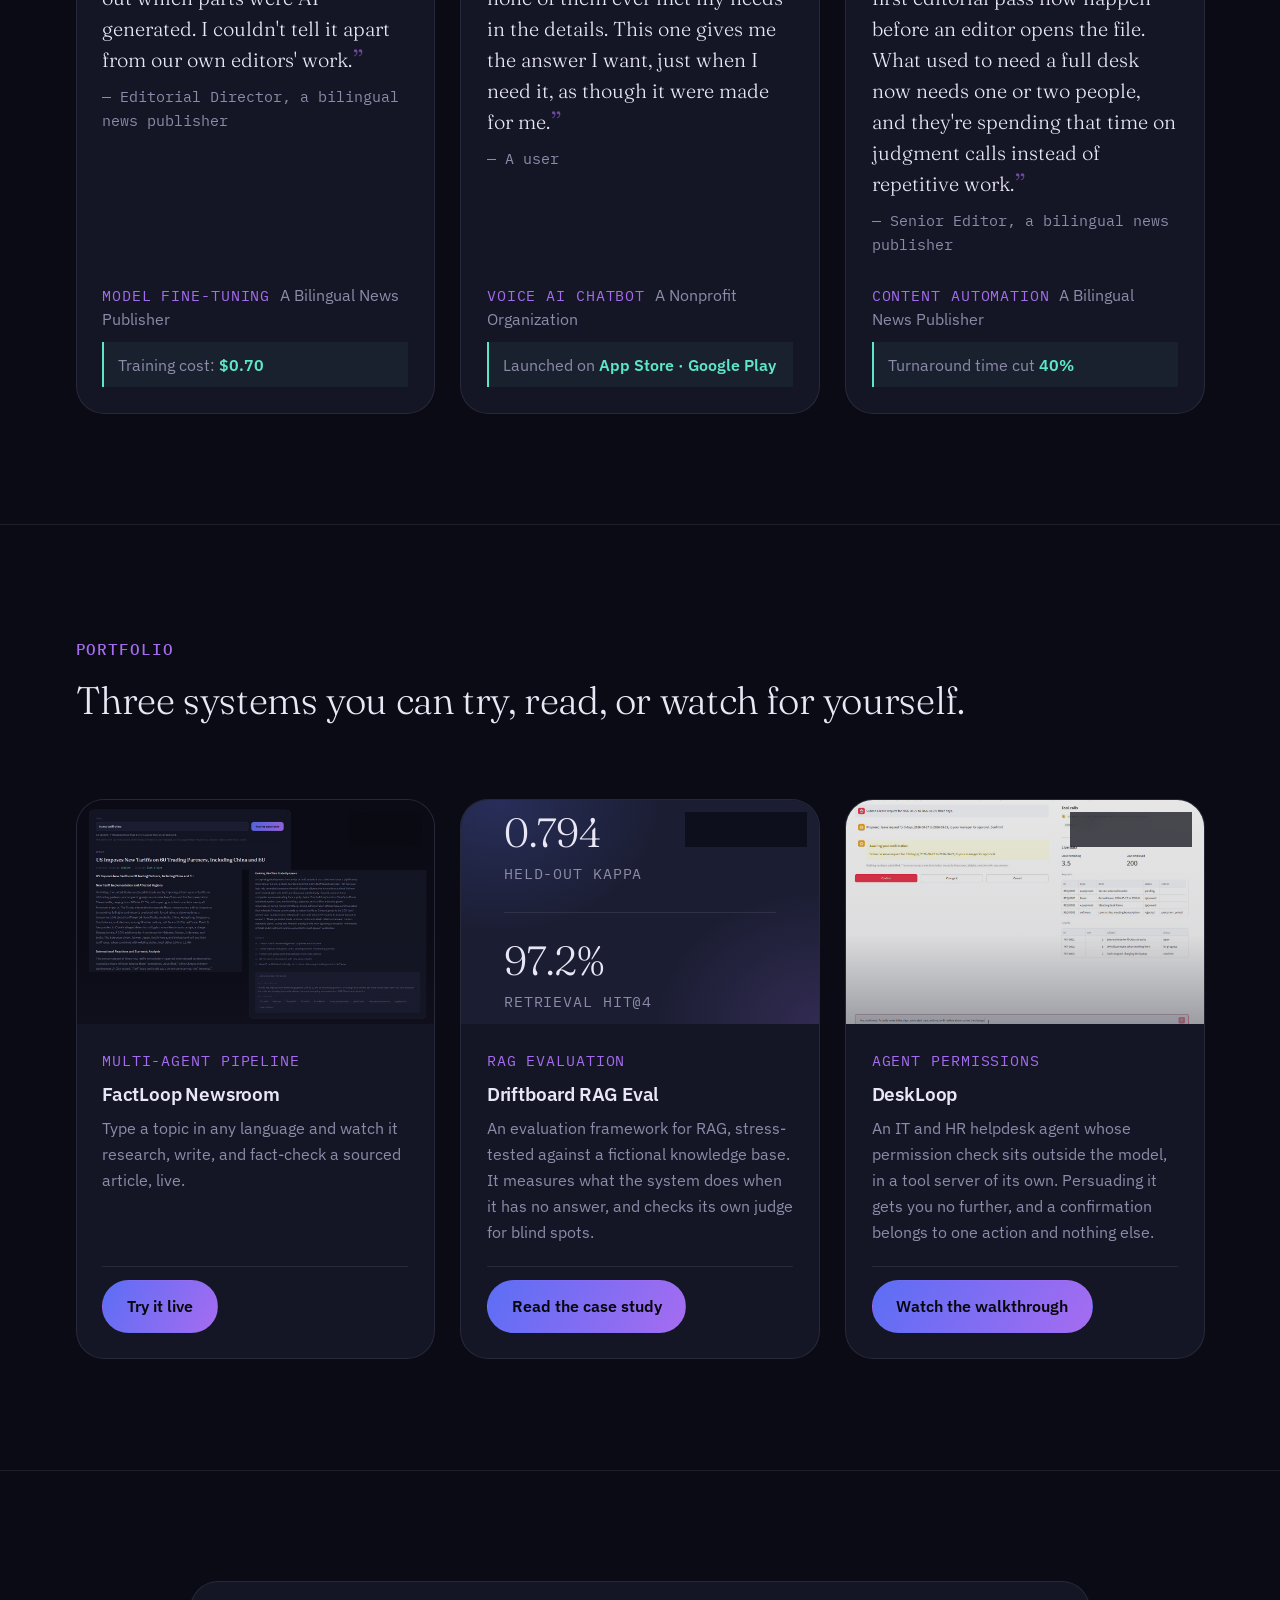
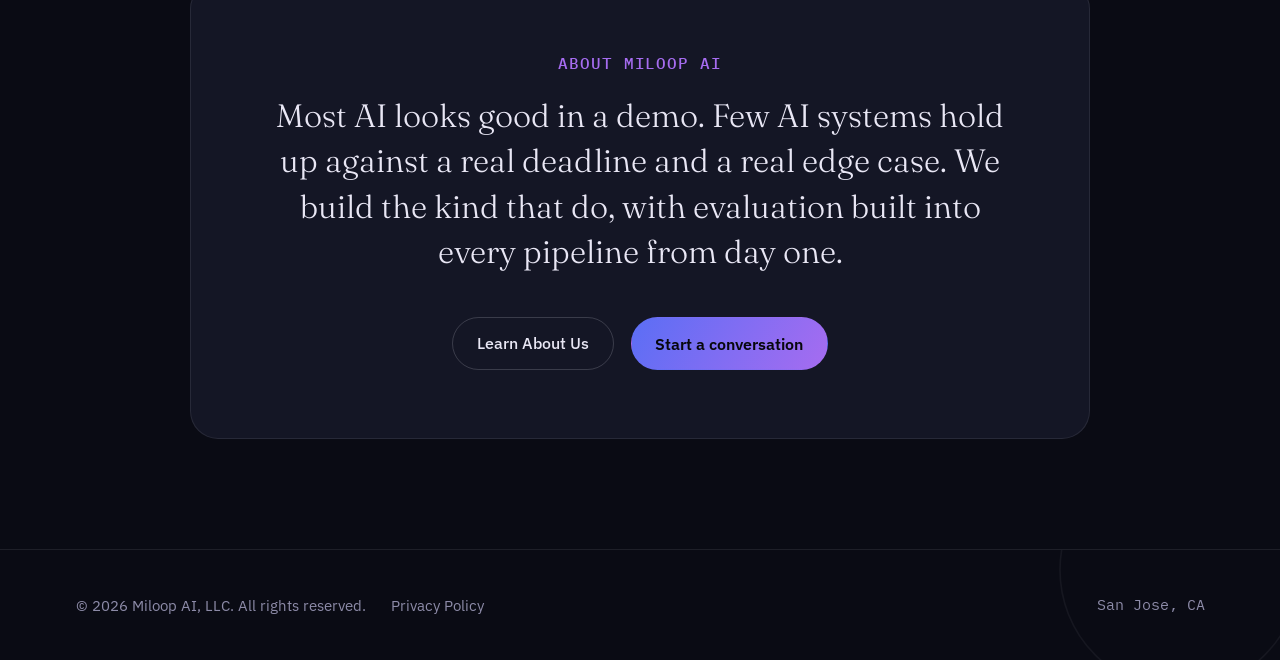
==== commit ac051652: "Point every absolute URL at the apex domain miloop.ai is now the canonical host in Vercel and www.mi" ====
--- a/index.html
+++ b/index.html
@@ -6,20 +6,116 @@
 <title>Miloop AI: Applied AI Engineering Consultancy</title>
 <meta name="description" content="Miloop AI designs and ships production AI systems, from content automation to voice agents, each with an independent evaluation layer built in from day one.">
 <meta property="og:type" content="website">
-<meta property="og:url" content="https://www.miloop.ai/">
+<link rel="canonical" href="https://miloop.ai/">
+<meta property="og:url" content="https://miloop.ai/">
 <meta property="og:title" content="Miloop AI: Applied AI Engineering Consultancy">
 <meta property="og:description" content="Miloop AI designs and ships production AI systems, from content automation to voice agents, each with an independent evaluation layer built in from day one.">
-<meta property="og:image" content="https://www.miloop.ai/assets/img/og-card.png">
+<meta property="og:image" content="https://miloop.ai/assets/img/og-card.png">
 <meta property="og:image:width" content="1200">
 <meta property="og:image:height" content="630">
 <meta name="twitter:card" content="summary_large_image">
 <meta name="twitter:title" content="Miloop AI: Applied AI Engineering Consultancy">
 <meta name="twitter:description" content="Miloop AI designs and ships production AI systems, from content automation to voice agents, each with an independent evaluation layer built in from day one.">
-<meta name="twitter:image" content="https://www.miloop.ai/assets/img/og-card.png">
+<meta name="twitter:image" content="https://miloop.ai/assets/img/og-card.png">
 
 <link rel="preconnect" href="https://fonts.googleapis.com">
 <link rel="preconnect" href="https://fonts.gstatic.com" crossorigin>
 <link href="https://fonts.googleapis.com/css2?family=Fraunces:opsz,wght@9..144,300;9..144,600&family=IBM+Plex+Sans:wght@400;500;600&family=IBM+Plex+Mono:wght@400;500&family=Noto+Sans+SC:wght@400;500&display=swap" rel="stylesheet">
+<script type="application/ld+json">
+{
+  "@context": "https://schema.org",
+  "@graph": [
+    {
+      "@type": "Organization",
+      "@id": "https://miloop.ai/#org",
+      "name": "Miloop AI, LLC",
+      "alternateName": "Miloop AI",
+      "url": "https://miloop.ai/",
+      "logo": {
+        "@type": "ImageObject",
+        "url": "https://miloop.ai/assets/img/miloop-mark-512.png",
+        "width": 512,
+        "height": 512
+      },
+      "image": "https://miloop.ai/assets/img/og-card.png",
+      "email": "info@miloop.ai",
+      "description": "Miloop AI designs and ships production AI systems, from content automation to voice agents, each with an independent evaluation layer built in from day one.",
+      "address": {
+        "@type": "PostalAddress",
+        "addressLocality": "San Jose",
+        "addressRegion": "CA",
+        "addressCountry": "US"
+      },
+      "areaServed": {
+        "@type": "Country",
+        "name": "United States"
+      },
+      "knowsAbout": [
+        "Applied AI engineering",
+        "Retrieval-augmented generation",
+        "AI evaluation and testing",
+        "Workflow automation",
+        "Agentic systems",
+        "Large language model fine-tuning"
+      ],
+      "sameAs": [
+        "https://www.youtube.com/channel/UCPrsvNKxjenRt8NLZQLx50Q"
+      ],
+      "hasOfferCatalog": {
+        "@type": "OfferCatalog",
+        "name": "Services",
+        "itemListElement": [
+          {
+            "@type": "Offer",
+            "itemOffered": {
+              "@type": "Service",
+              "name": "AI Readiness Assessment"
+            }
+          },
+          {
+            "@type": "Offer",
+            "itemOffered": {
+              "@type": "Service",
+              "name": "Workflow & Content Automation"
+            }
+          },
+          {
+            "@type": "Offer",
+            "itemOffered": {
+              "@type": "Service",
+              "name": "Generative AI & Knowledge Systems"
+            }
+          },
+          {
+            "@type": "Offer",
+            "itemOffered": {
+              "@type": "Service",
+              "name": "Agentic Systems & Integration"
+            }
+          },
+          {
+            "@type": "Offer",
+            "itemOffered": {
+              "@type": "Service",
+              "name": "Evaluation, Deployment & Ongoing Support"
+            }
+          }
+        ]
+      }
+    },
+    {
+      "@type": "WebSite",
+      "@id": "https://miloop.ai/#site",
+      "url": "https://miloop.ai/",
+      "name": "Miloop AI",
+      "publisher": {
+        "@id": "https://miloop.ai/#org"
+      },
+      "inLanguage": "en"
+    }
+  ]
+}
+</script>
 <link rel="stylesheet" href="css/style.css">
 <link rel="stylesheet" href="css/lead-intake.css">
 <link rel="icon" type="image/png" sizes="32x32" href="assets/icons/favicon-32.png">
--- a/css/style.css
+++ b/css/style.css
@@ -1061,6 +1061,23 @@
 }
 /* Once the row wraps there is no "far right" to push to, so the location
    rejoins the links instead of stranding itself on a line of its own. */
+/* Measured at 360px, the narrow end of phones still in use: the bar's two groups
+   want 315px and only 308 is on offer, so they would wrap. The gutter comes off
+   the container rather than the nav alone, so the bar stays aligned with the
+   content under it, and the button gives up a little more of its padding. */
+@media (max-width: 400px) {
+  .container { padding-left: 1.15rem; padding-right: 1.15rem; }
+  .nav-actions .btn { padding: 0.5rem 0.7rem; }
+}
+/* 320px is the old small iPhone. The bar wants 308 and has 280, so rather than
+   let it push a horizontal scrollbar onto the whole page, the wordmark gives up
+   the difference and the groups are allowed to compress. */
+@media (max-width: 340px) {
+  .wordmark-full { height: 20px; }
+  .brand-group { gap: 0.4rem; min-width: 0; }
+  .nav-actions { gap: 0.35rem; }
+}
+
 @media (max-width: 620px) {
   .footer-row { gap: 0.4rem 1.2rem; }
   .footer-location { margin-left: 0; }
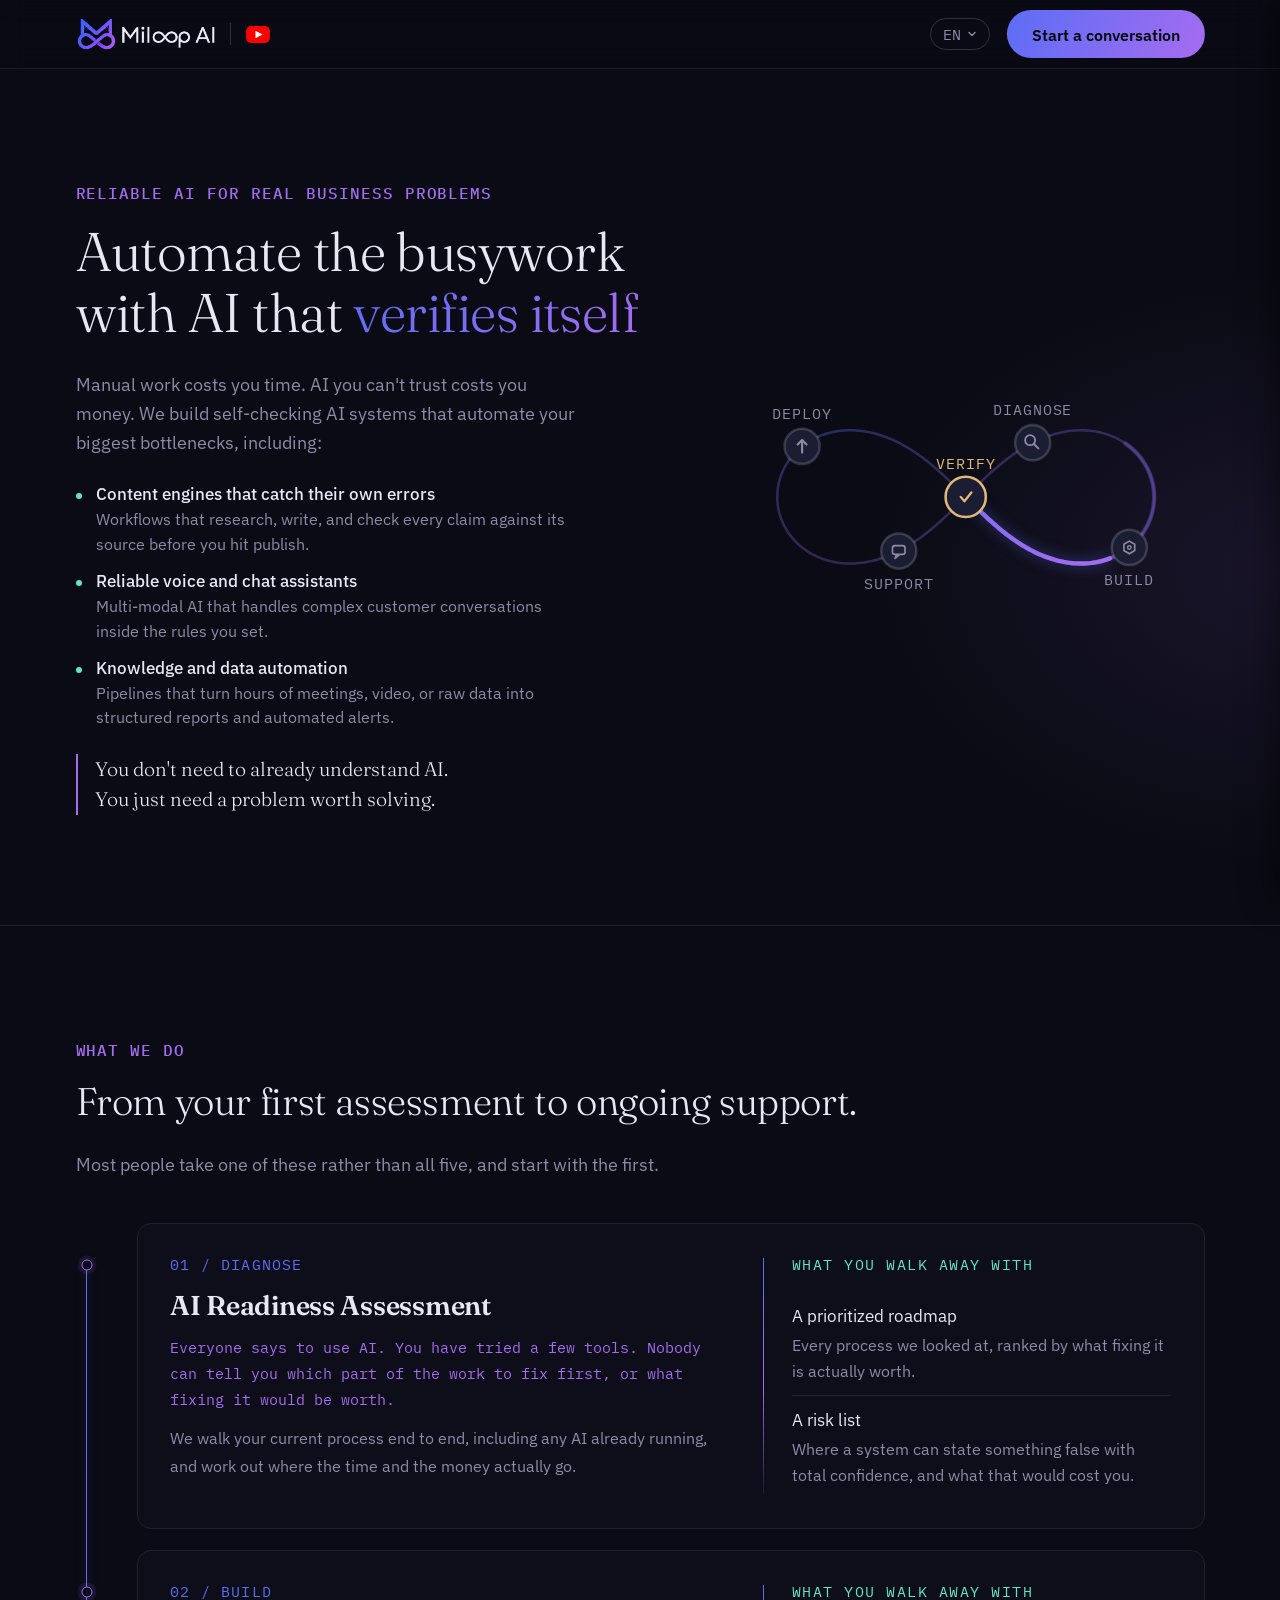
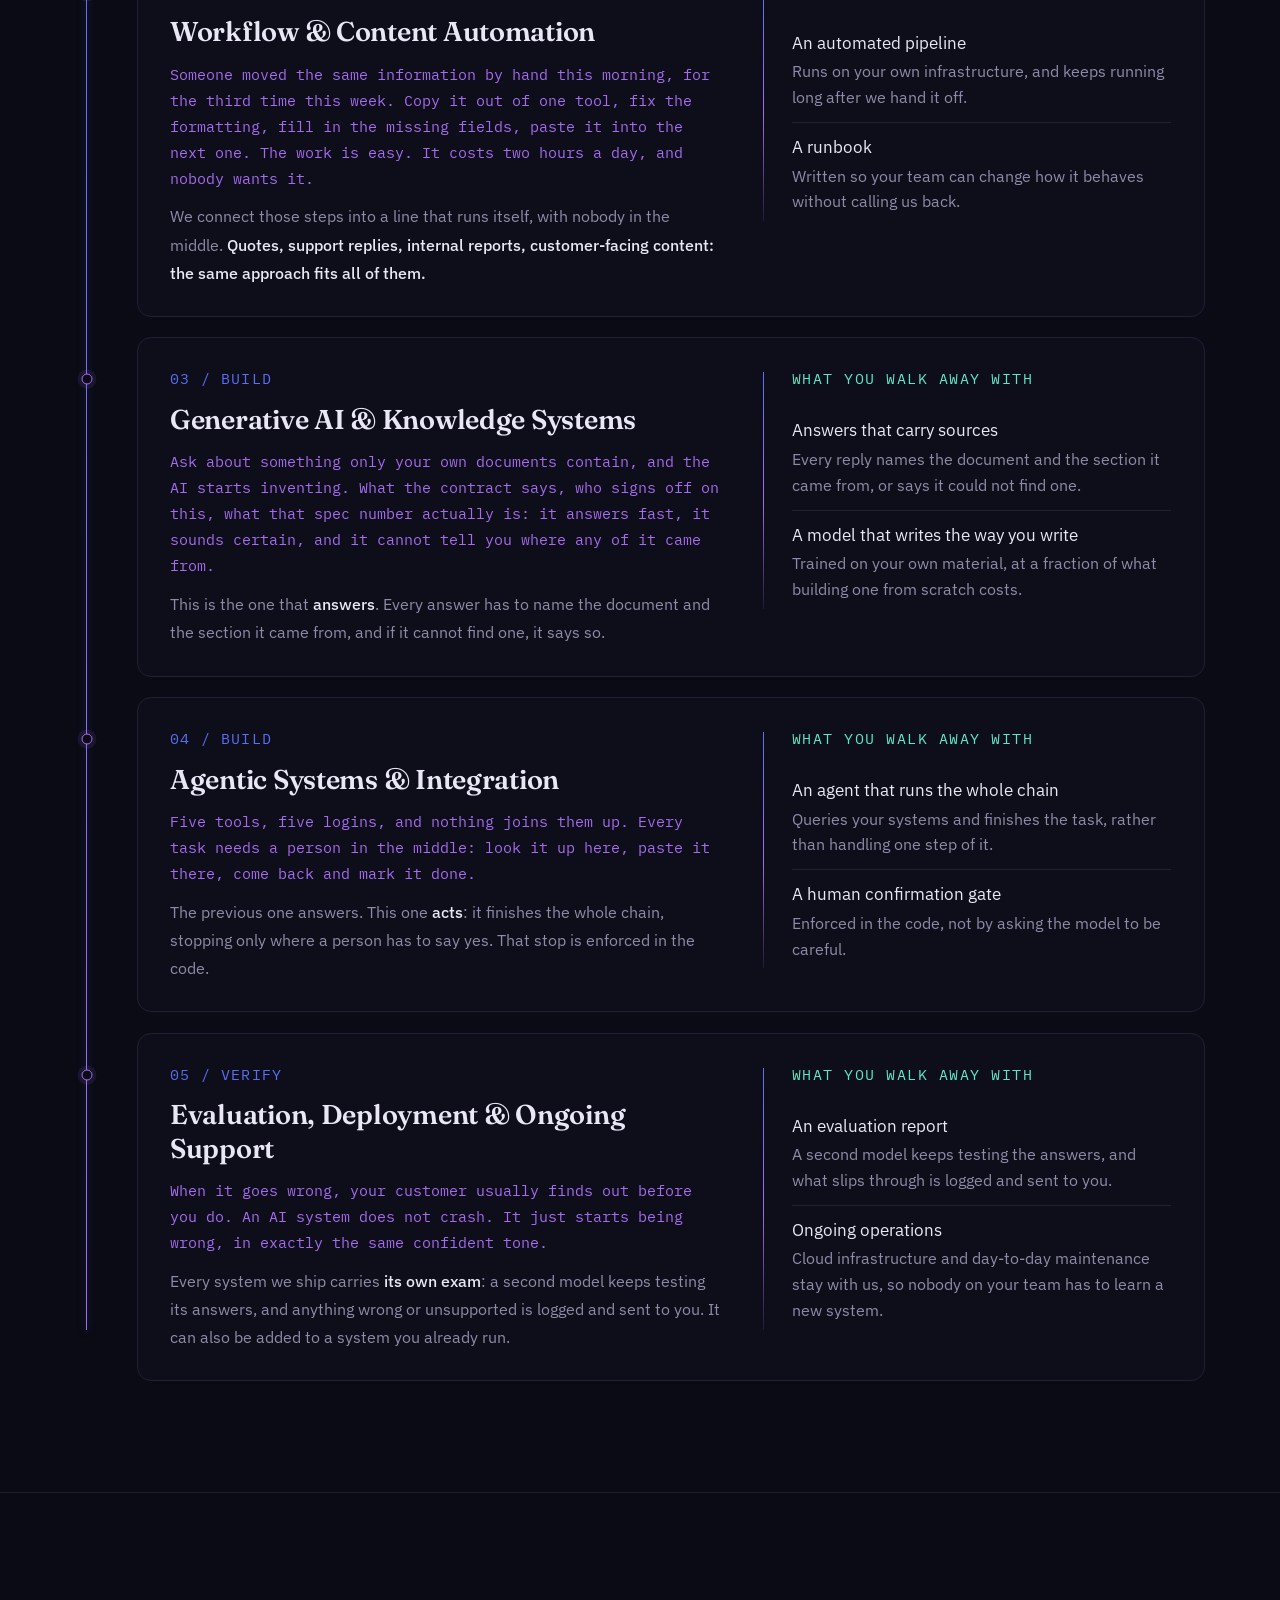
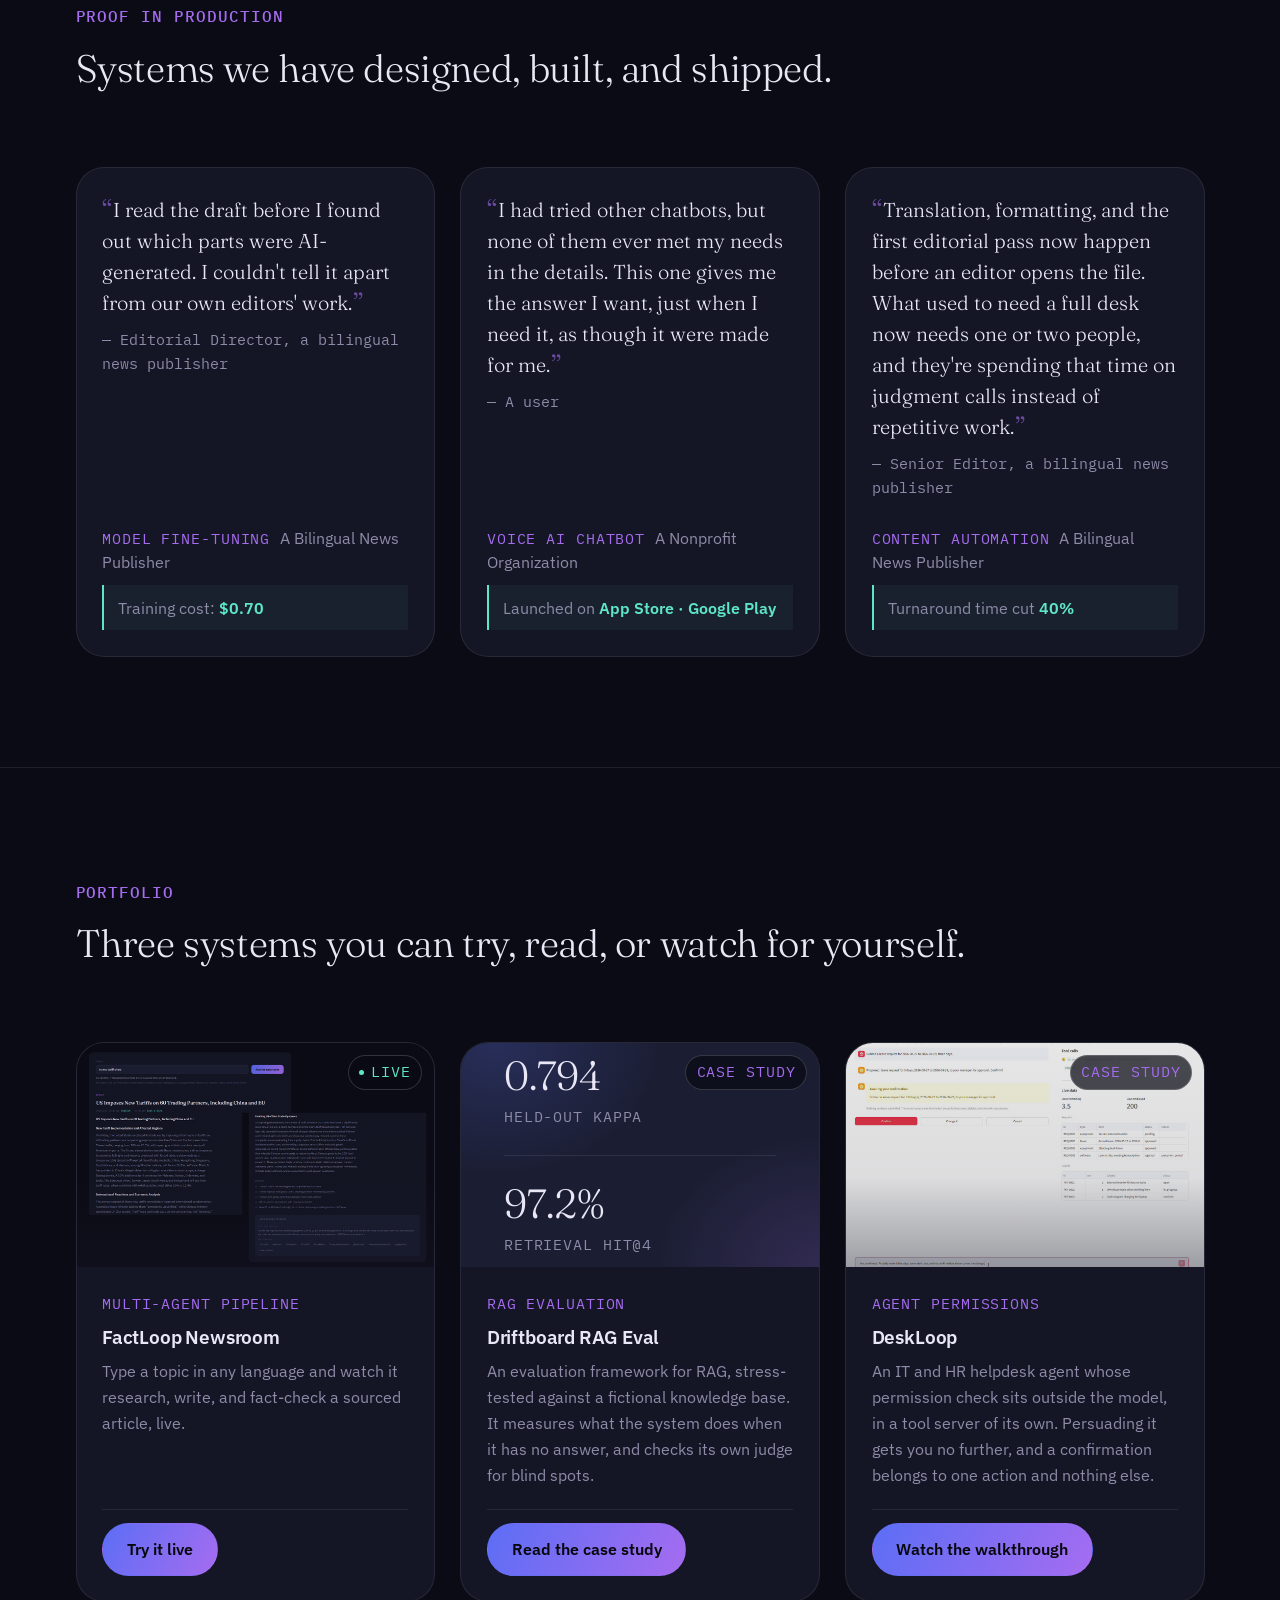
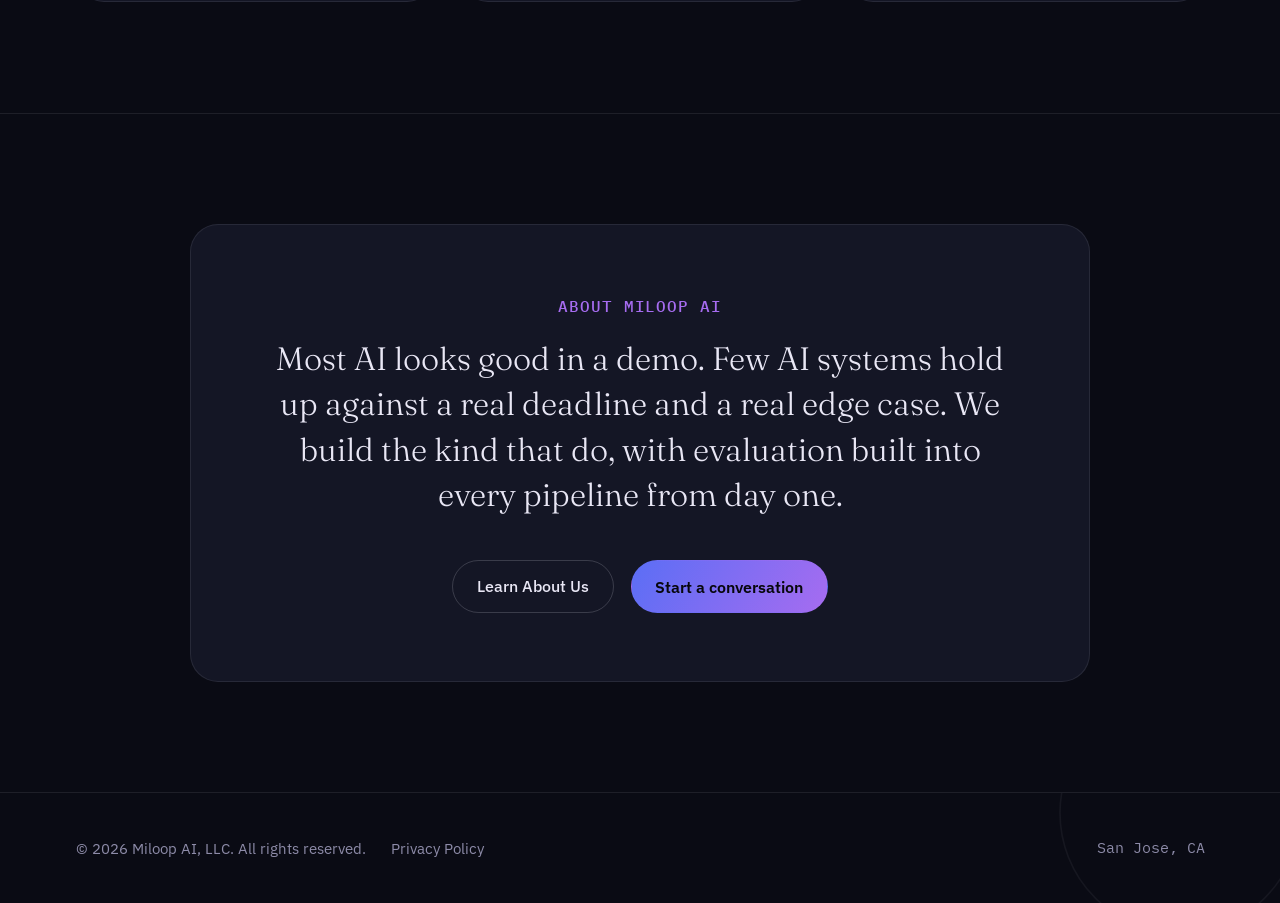
==== commit 0c092528: "Hero: name the three things we make, and lift the Chinese out of speech The h1 and the loop are both" ====
--- a/index.html
+++ b/index.html
@@ -186,8 +186,22 @@
       <h1>
         <span data-i18n="hero.heading.pre">Automate the busywork with AI that </span><em data-i18n="hero.heading.em">verifies itself</em><span data-i18n="hero.heading.post"></span>
       </h1>
-      <p class="hero-sub" data-i18n="hero.sub">Manual work costs you hours you don't have. AI you can't trust costs you customers, and money you won't get back. We build AI systems that take the busywork off your plate and check their own work before it reaches your customers.</p>
-    <p class="hero-promise" data-i18n="hero.promise">You don't need to already understand AI. You just need a problem worth solving.</p>
+      <p class="hero-sub" data-i18n="hero.sub">Manual work costs you time. AI you can't trust costs you money. We build self-checking AI systems that automate your biggest bottlenecks, including:</p>
+      <ul class="hero-offers">
+        <li>
+          <strong data-i18n="hero.offer1.name">Content engines that catch their own errors</strong>
+          <span data-i18n="hero.offer1.desc">Workflows that research, write, and check every claim against its source before you hit publish.</span>
+        </li>
+        <li>
+          <strong data-i18n="hero.offer2.name">Reliable voice and chat assistants</strong>
+          <span data-i18n="hero.offer2.desc">Multi-modal AI that handles complex customer conversations inside the rules you set.</span>
+        </li>
+        <li>
+          <strong data-i18n="hero.offer3.name">Knowledge and data automation</strong>
+          <span data-i18n="hero.offer3.desc">Pipelines that turn hours of meetings, video, or raw data into structured reports and automated alerts.</span>
+        </li>
+      </ul>
+      <p class="hero-promise" data-i18n="hero.promise">You don't need to already understand AI. You just need a problem worth solving.</p>
     </div>
 
     <div class="hero-visual" id="hero-loop" aria-hidden="true">
--- a/css/style.css
+++ b/css/style.css
@@ -385,6 +385,52 @@
   max-width: 46ch;
 }
 
+/* The three concrete things we make, named in the hero because until you scroll
+   the page never says one. The h1 and the loop are both abstractions: "busywork"
+   and a process diagram. This list is the first noun a visitor can picture. It
+   holds .hero-sub's own 46ch measure so the whole copy column shares one edge,
+   and it deliberately stops at three when the services section below has five:
+   it is a sample, not a contents page, which is what "including:" above says. */
+.hero-offers {
+  margin-top: var(--space-3);
+  /* 46ch resolved against .hero-sub's own 1.08rem, so the list ends on the same
+     right edge as the paragraph above it instead of 65px short of it. The
+     children set their own sizes back. */
+  font-size: 1.08rem;
+  max-width: 46ch;
+  padding: 0;
+  list-style: none;
+  display: grid;
+  gap: 0.8rem;
+}
+.hero-offers li {
+  position: relative;
+  padding-left: 1.2rem;
+}
+.hero-offers li::before {
+  content: "";
+  position: absolute;
+  left: 0;
+  top: 0.52em;
+  width: 6px;
+  height: 6px;
+  border-radius: 50%;
+  background: var(--signal-mint);
+}
+.hero-offers strong {
+  display: block;
+  font-weight: 500;
+  font-size: 1rem;
+  line-height: 1.4;
+  color: var(--ink);
+}
+.hero-offers span {
+  display: block;
+  font-size: 0.97rem;
+  line-height: 1.5;
+  color: var(--ink-dim);
+}
+
 /* The one line in the hero addressed to somebody who does not know AI, and the
    only one that says what is actually being asked of them. Sitting at the tail
    of the paragraph it was the least likely sentence on the page to be read. The
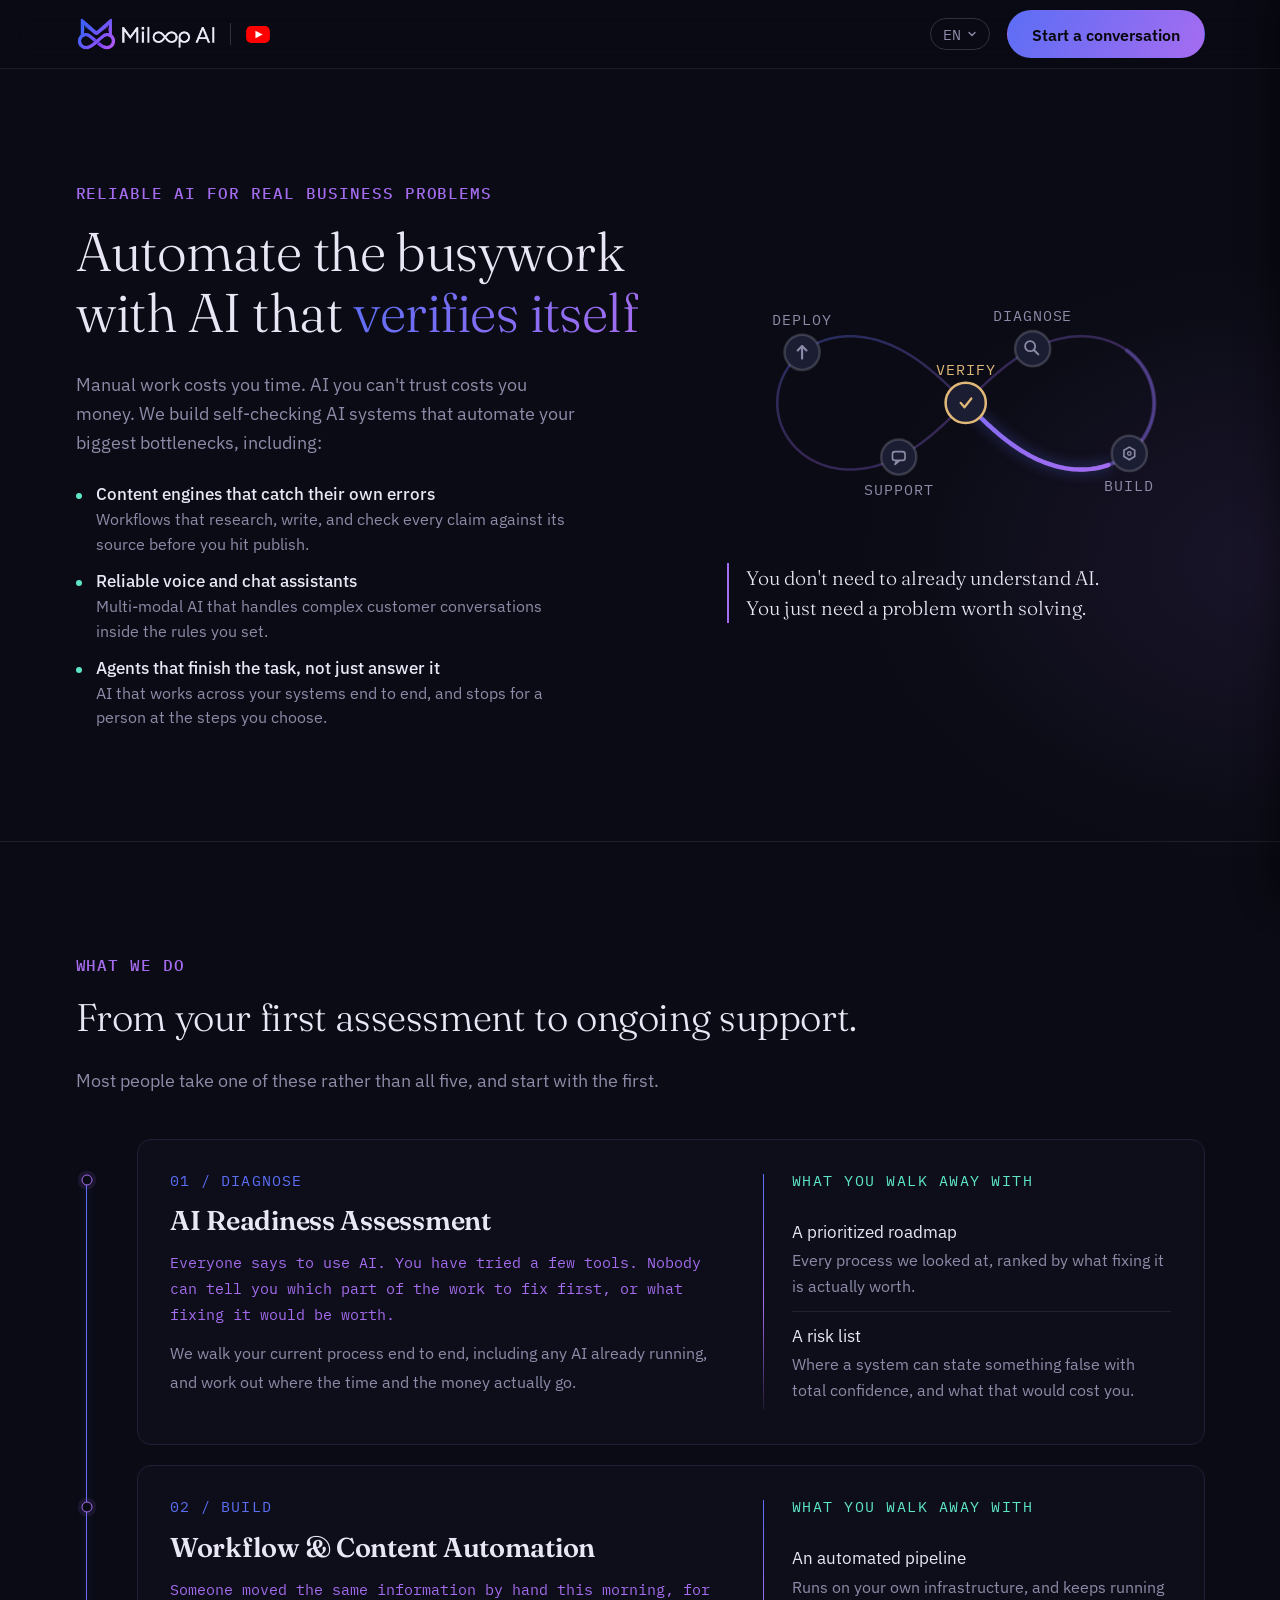
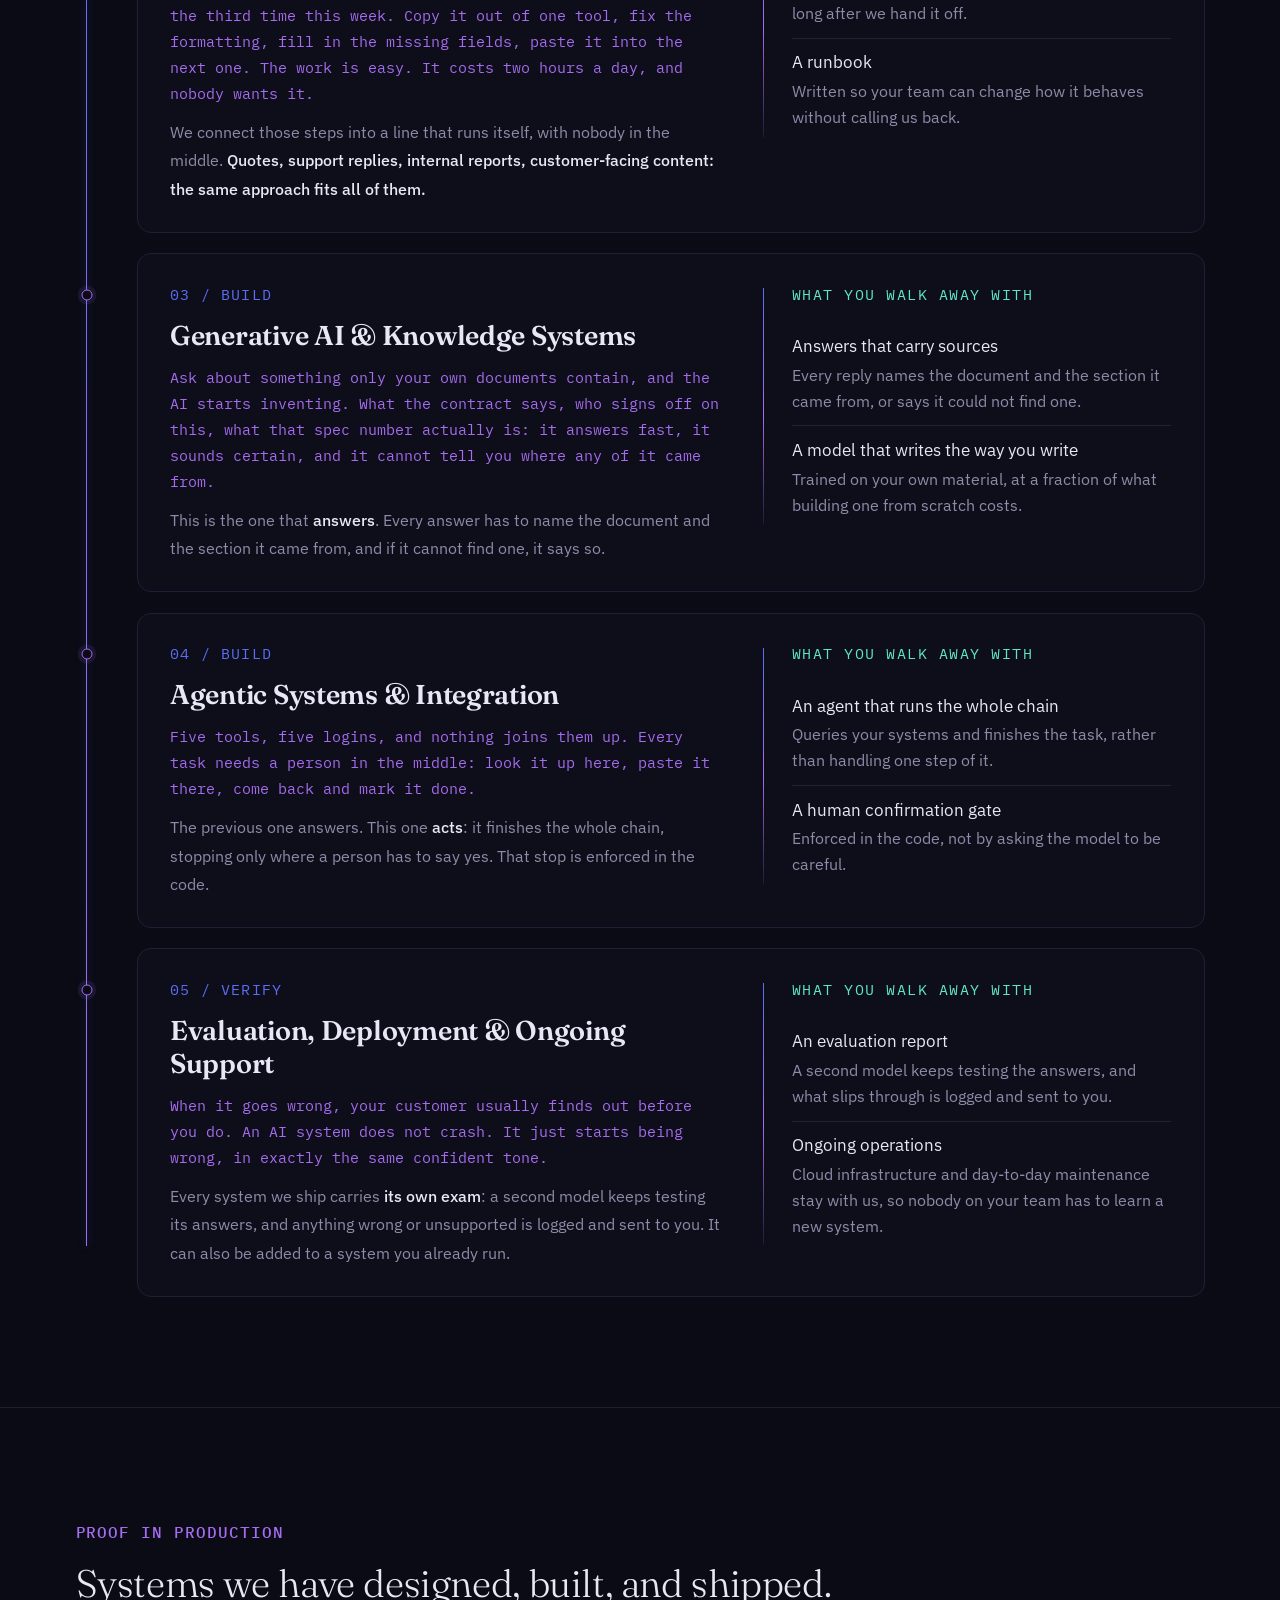
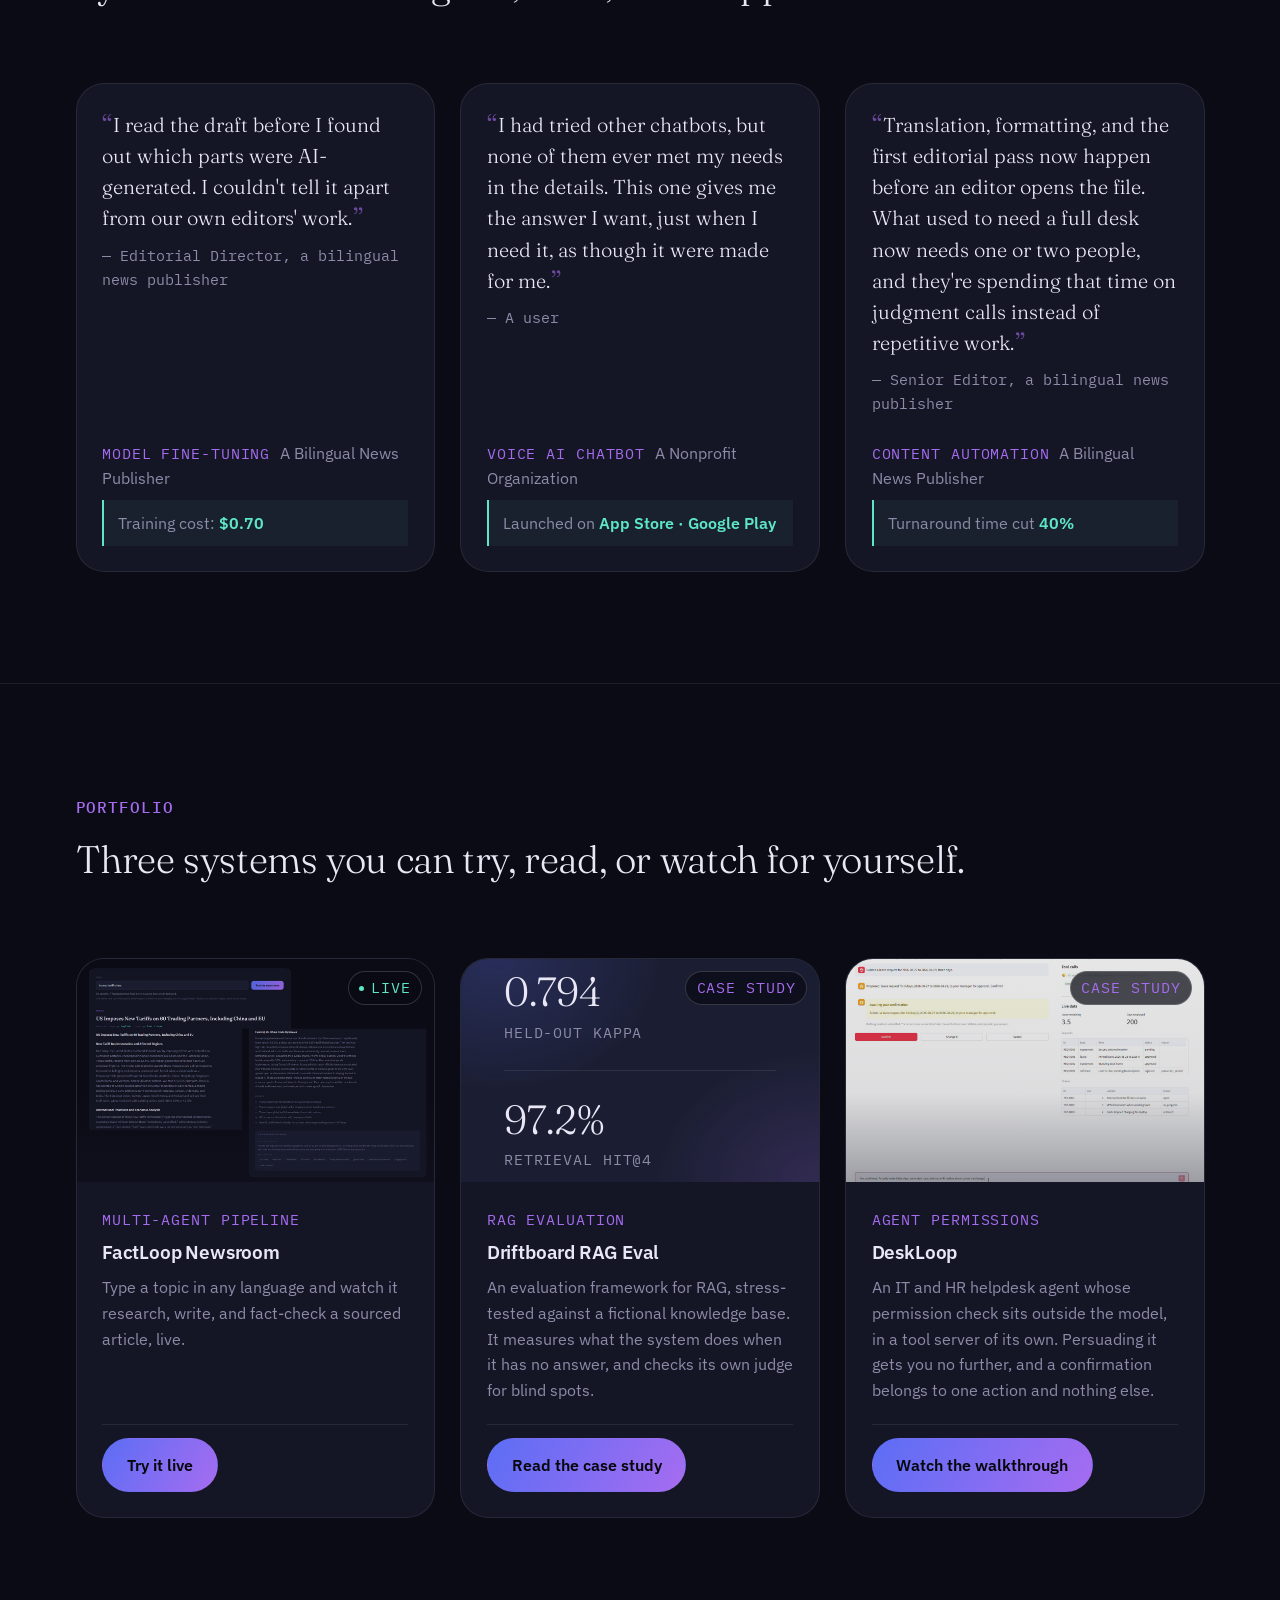
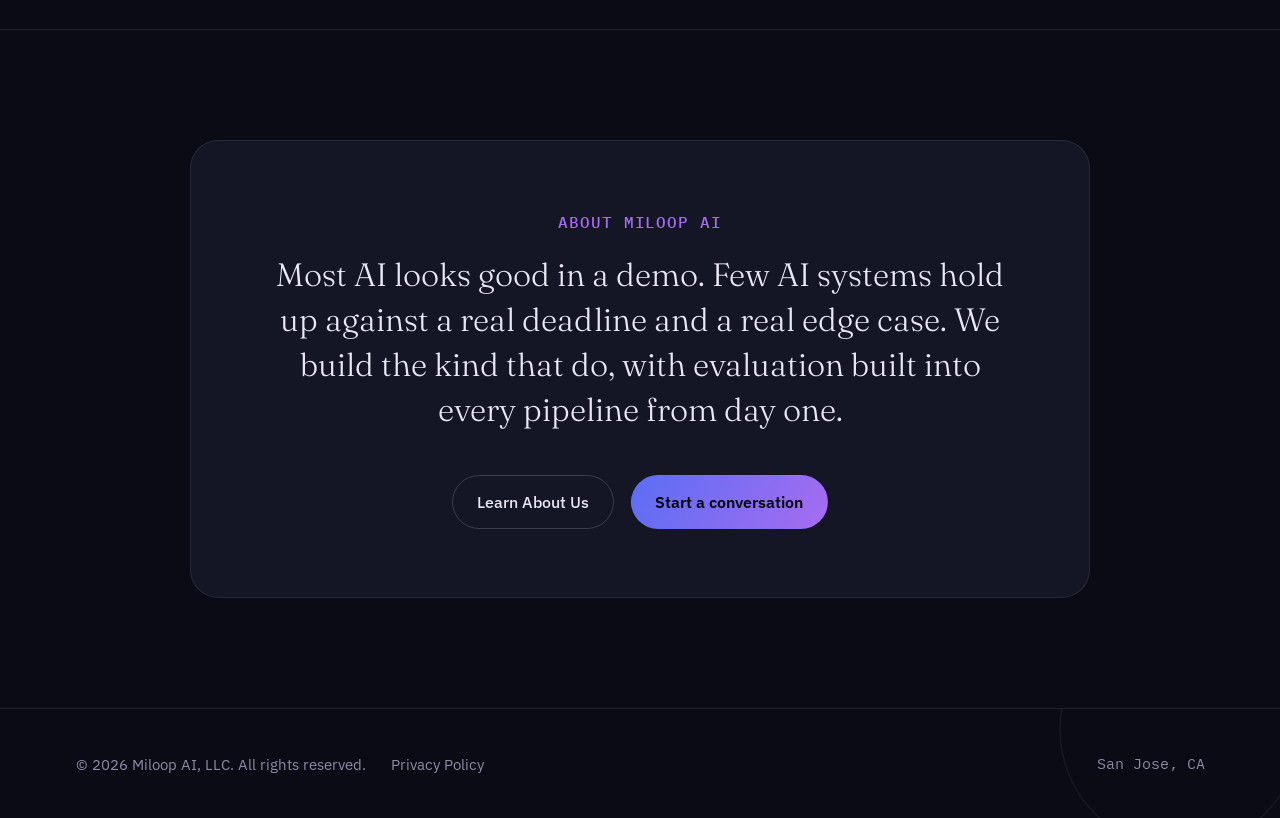
==== commit 170761b6: "Hero: swap the third offer for agents, and move the promise beside the loop The third bullet was "Kn" ====
--- a/index.html
+++ b/index.html
@@ -201,10 +201,10 @@
           <span data-i18n="hero.offer3.desc">Pipelines that turn hours of meetings, video, or raw data into structured reports and automated alerts.</span>
         </li>
       </ul>
-      <p class="hero-promise" data-i18n="hero.promise">You don't need to already understand AI. You just need a problem worth solving.</p>
-    </div>
-
-    <div class="hero-visual" id="hero-loop" aria-hidden="true">
+    </div>
+
+    <div class="hero-side">
+      <div class="hero-visual" id="hero-loop" aria-hidden="true">
       <svg viewBox="0 0 380.0 186.1" width="100%">
         <use class="loop-track" href="#loopPath"/>
         <use class="loop-trail" id="loop-trail" href="#loopPath"/>
@@ -256,6 +256,8 @@
           <text class="loop-stage-label" text-anchor="middle" y="-22" data-i18n="loop.diagnose">Diagnose</text>
         </g>
       </svg>
+      </div>
+      <p class="hero-promise" data-i18n="hero.promise">You don't need to already understand AI. You just need a problem worth solving.</p>
     </div>
   </section>
 
--- a/css/style.css
+++ b/css/style.css
@@ -436,8 +436,20 @@
    of the paragraph it was the least likely sentence on the page to be read. The
    rule at its left is the device .about-pullquote and .result-metric already use
    for the sentence that carries the point, rather than another box. */
+/* The loop and the promise share the right column. The promise is a sibling of
+   .hero-visual rather than a child of it, because .hero-visual carries
+   aria-hidden and would take the one sentence addressed to a non-technical
+   reader out of the accessibility tree with it. Putting it here also fills the
+   dead space under a 234px-tall loop in a much taller column, and takes its
+   height off the copy column, which is what was making the hero long. */
+.hero-side {
+  display: grid;
+  align-content: center;
+  gap: var(--space-4);
+}
+
 .hero-promise {
-  margin-top: 1.4rem;
+  margin-top: 0;
   padding-left: 1rem;
   border-left: 2px solid var(--loop-violet);
   font-family: var(--font-display);
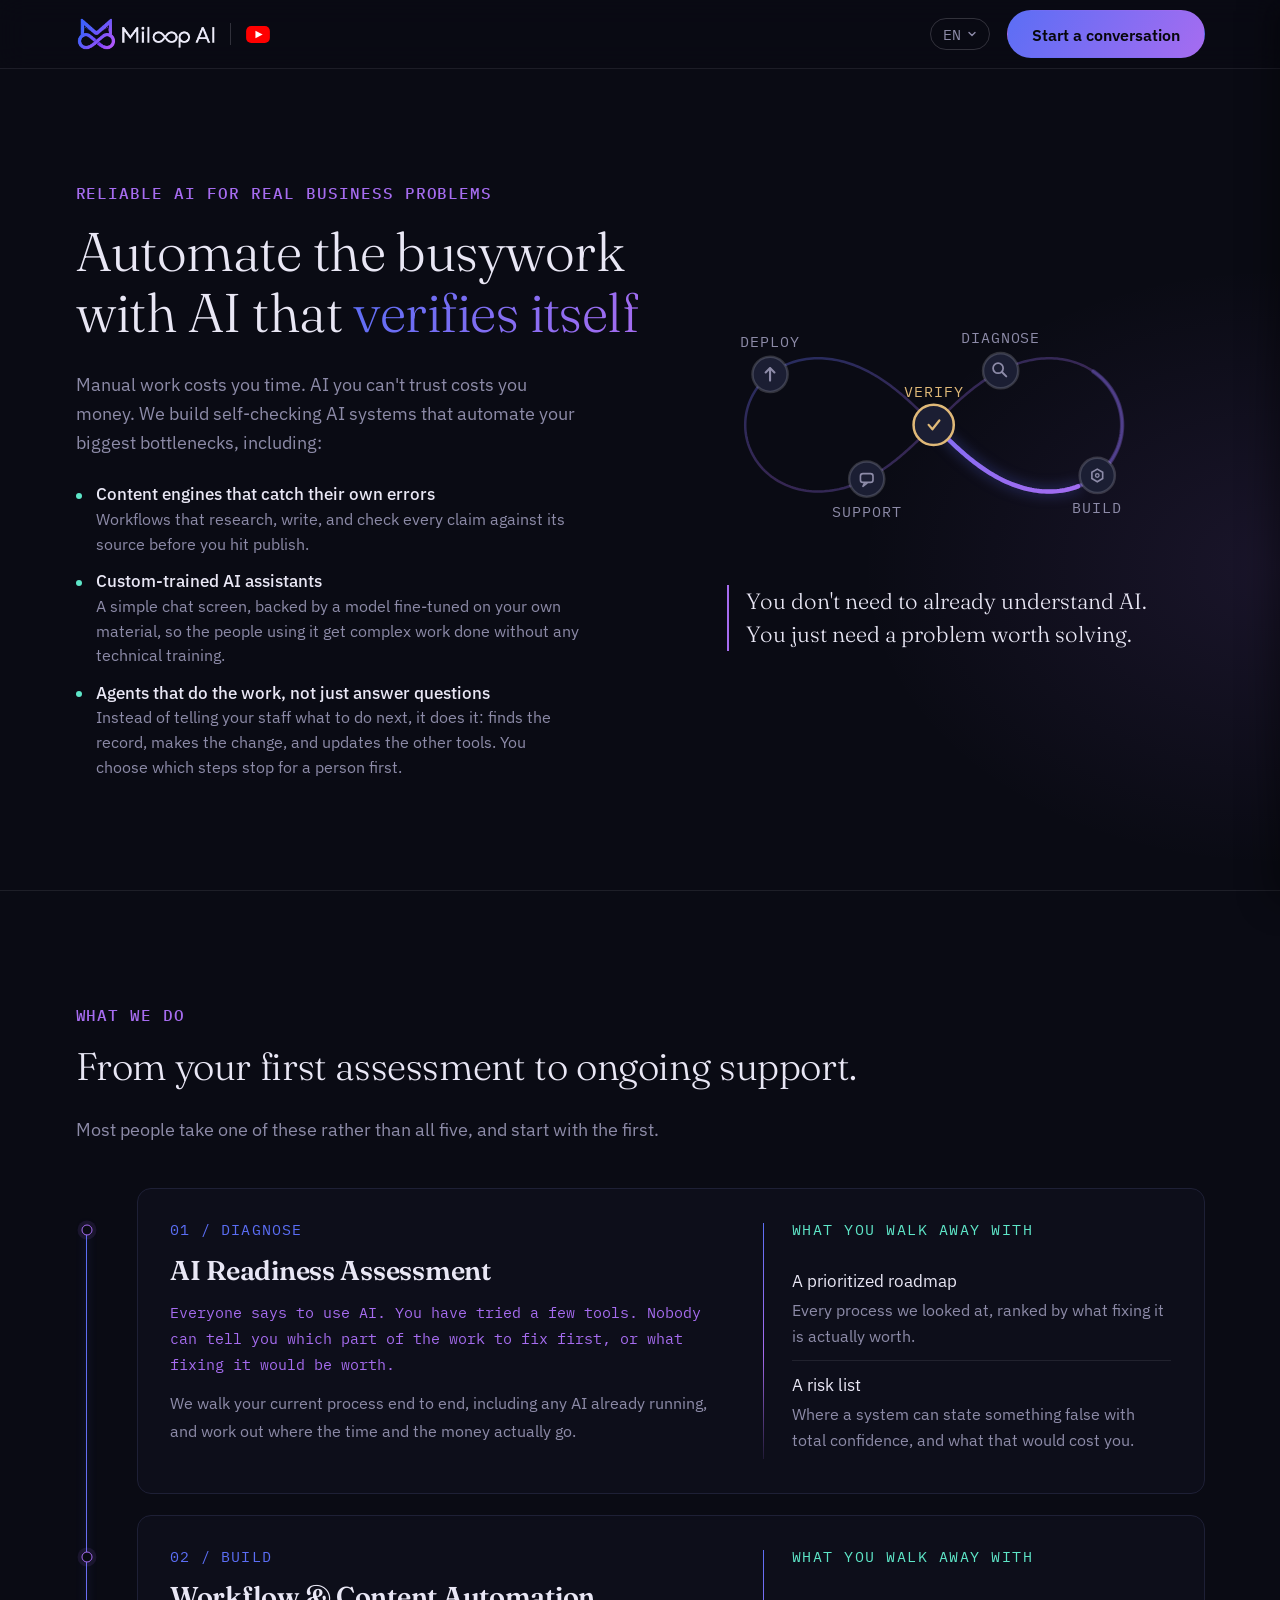
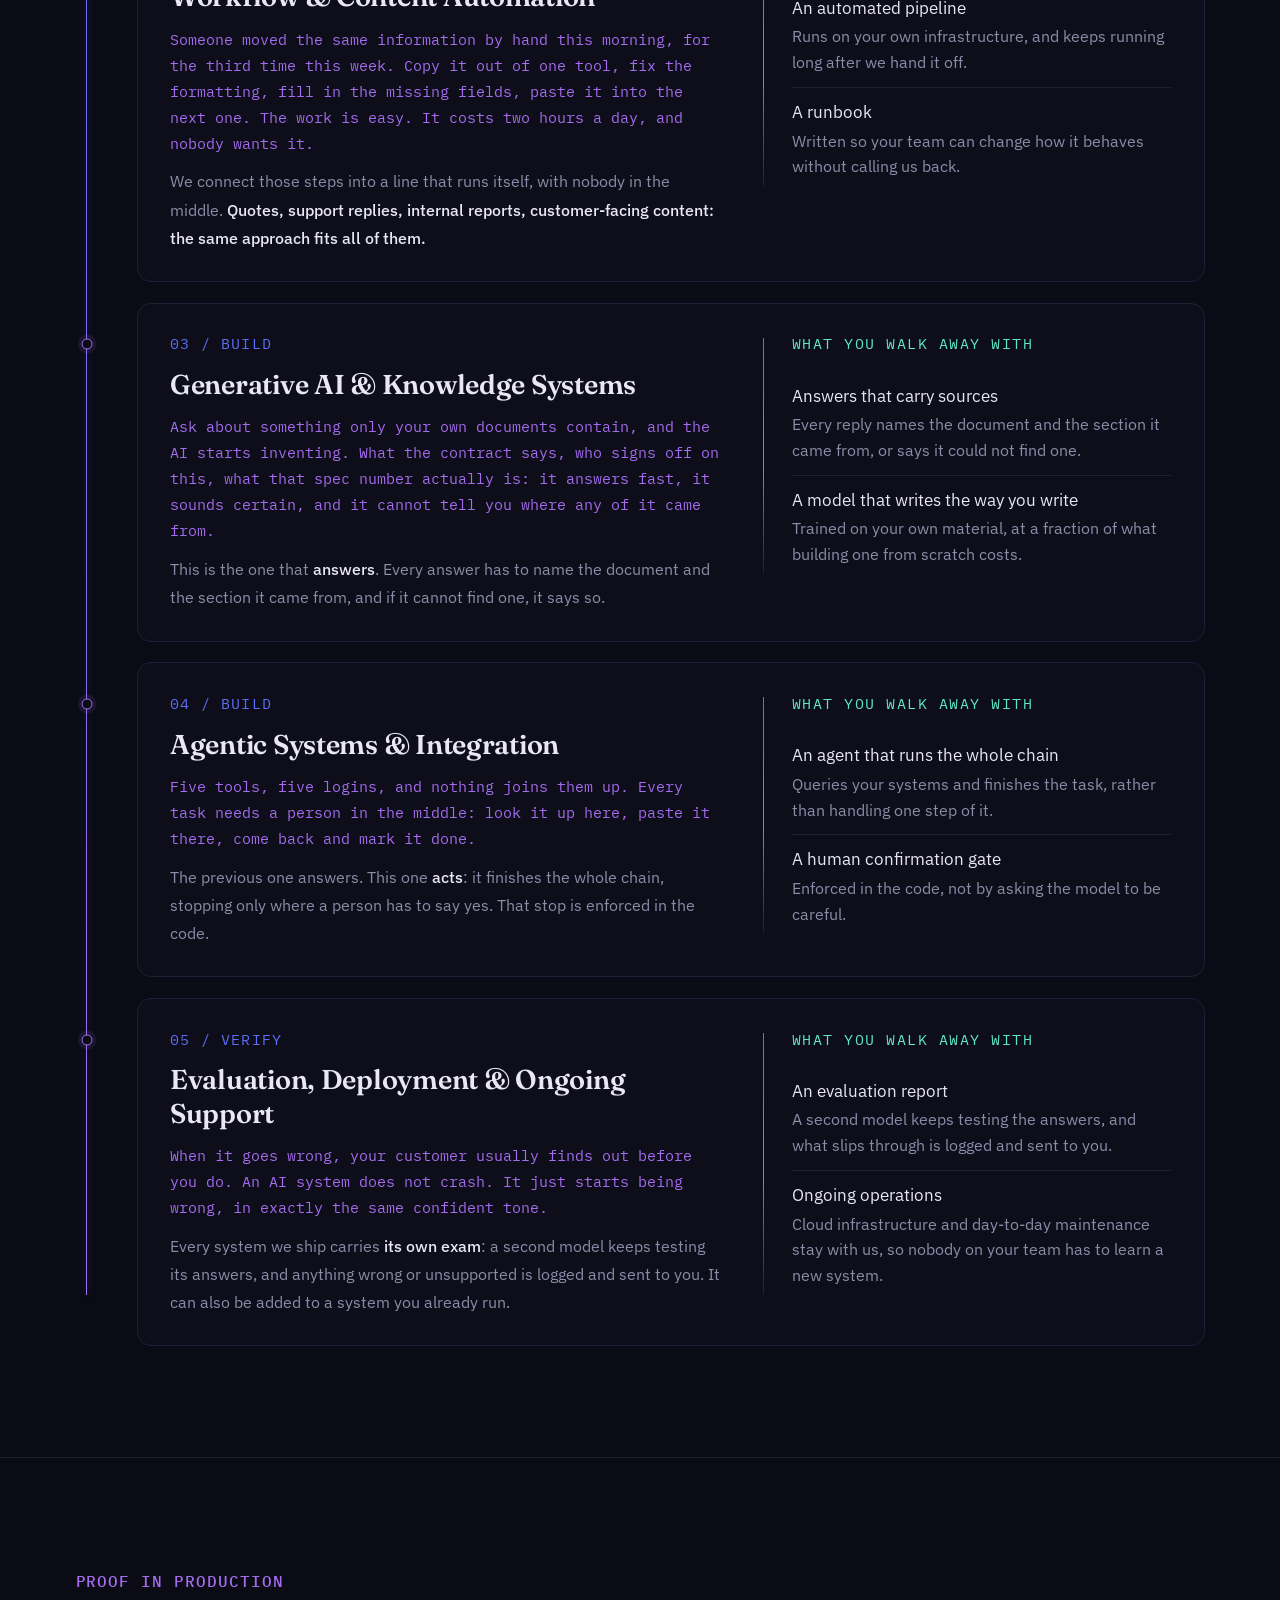
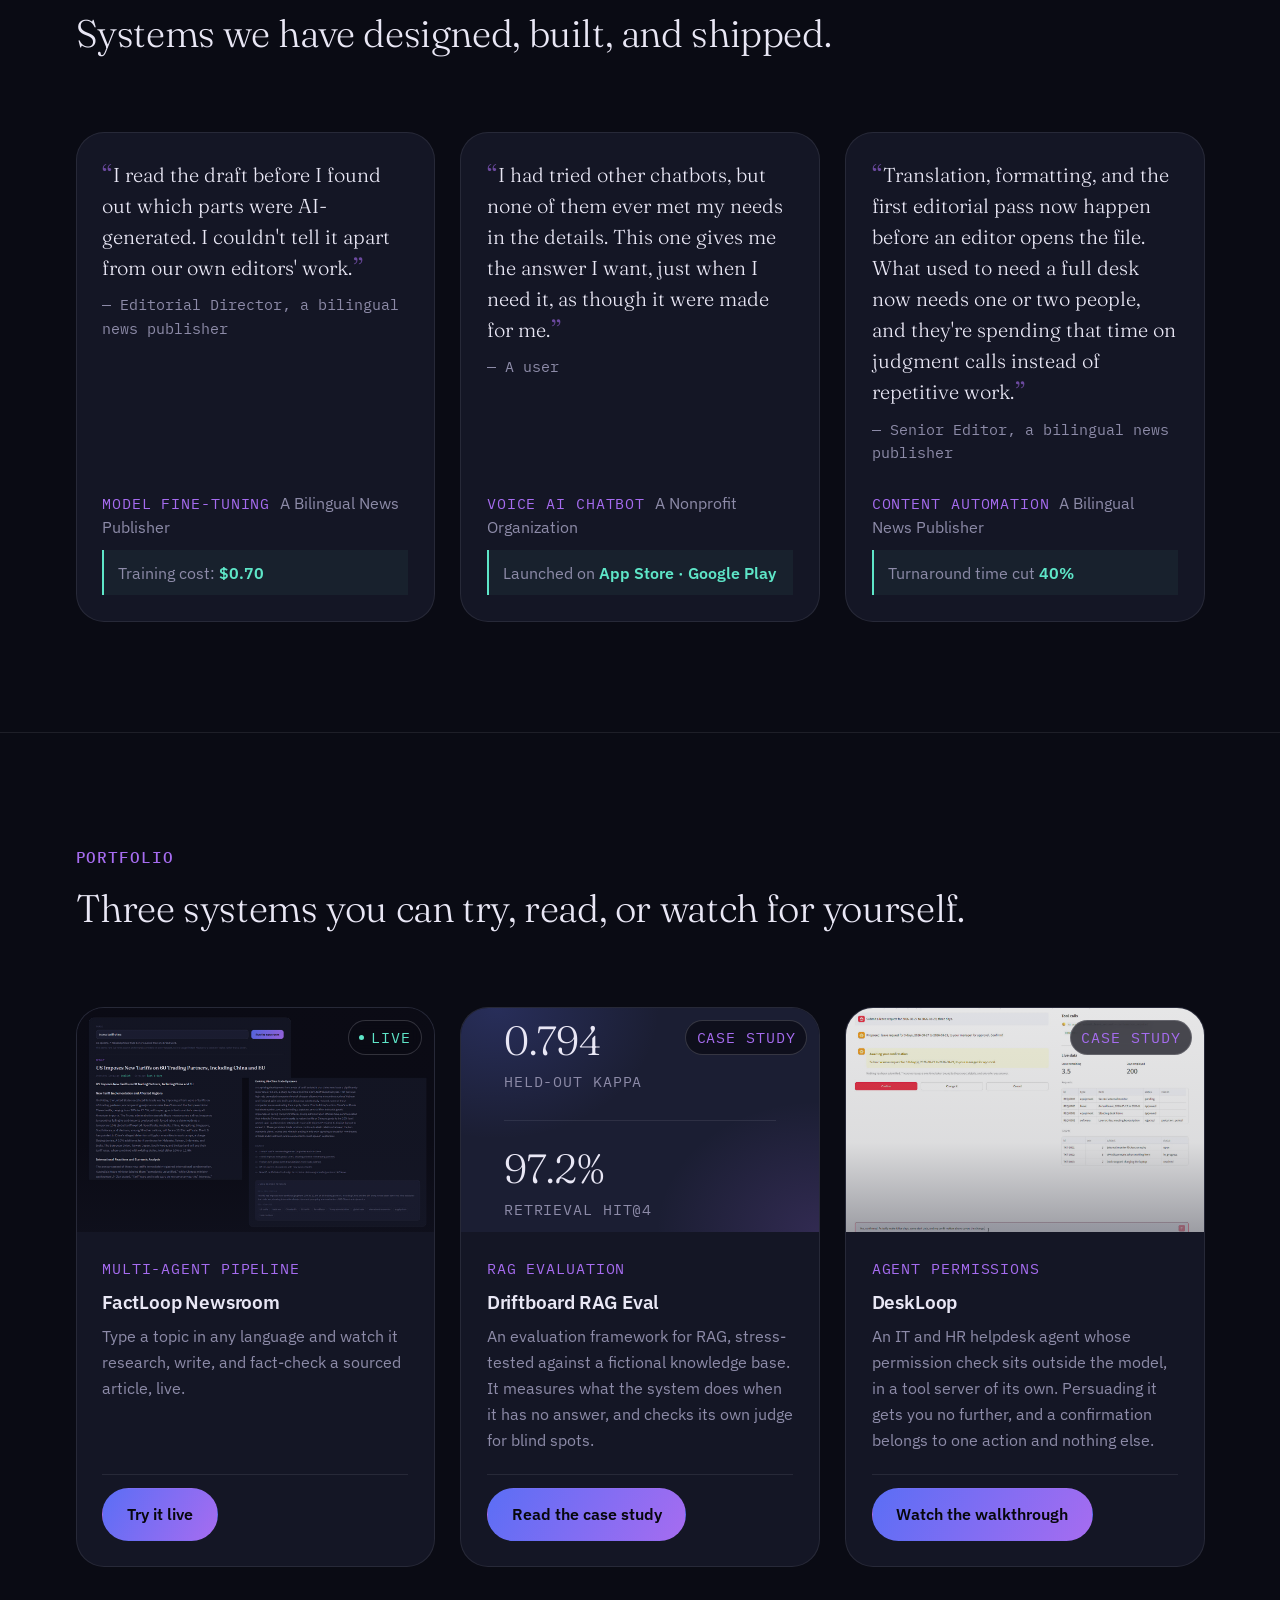
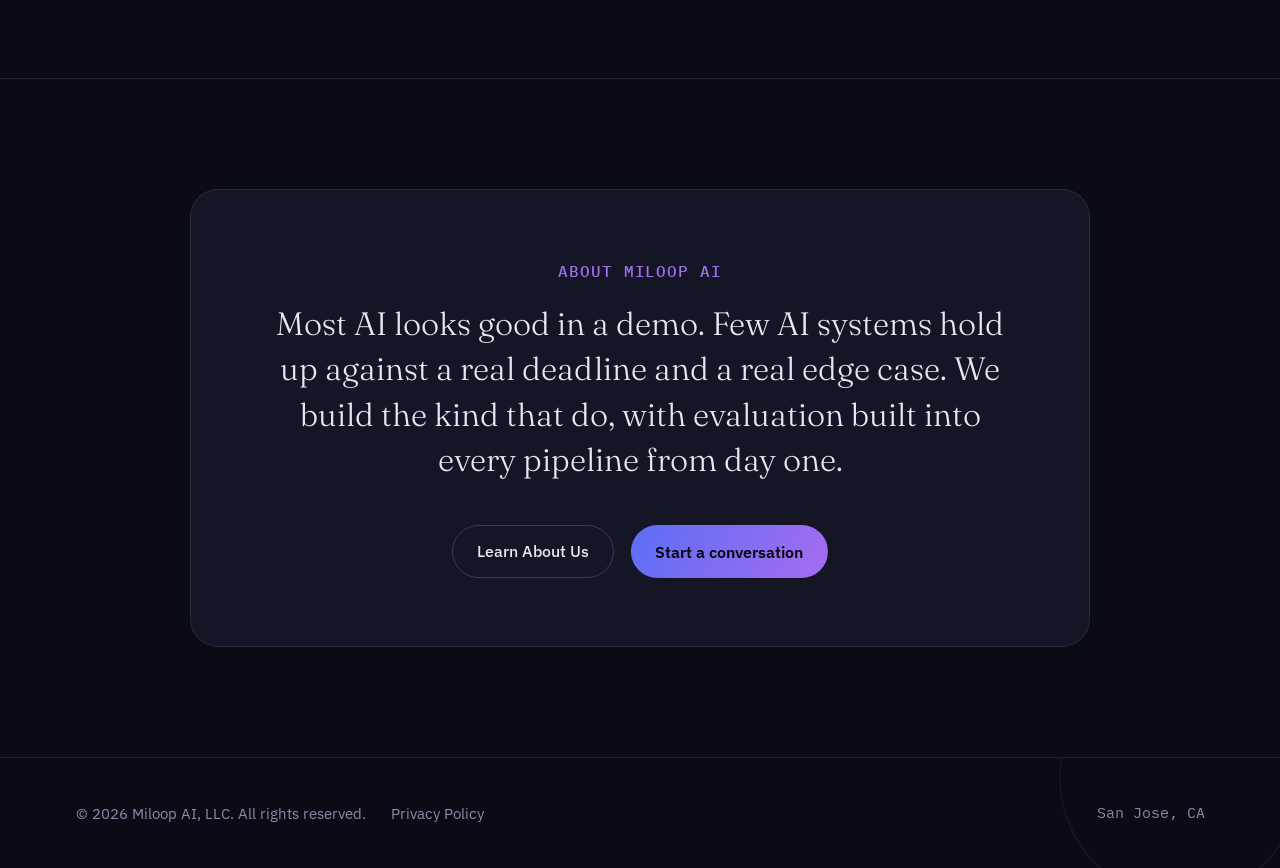
==== commit c55e0bc6: "Hero: align the loop with the line under it Measured, not eyeballed. The loop's curve started 50px i" ====
--- a/index.html
+++ b/index.html
@@ -205,7 +205,17 @@
 
     <div class="hero-side">
       <div class="hero-visual" id="hero-loop" aria-hidden="true">
-      <svg viewBox="0 0 380.0 186.1" width="100%">
+      <!-- viewBox x is offset by 25.5 user units, not 0. The path is drawn from
+           x=40 to x=340 inside a 380-wide box, so it sat 50px in from the column
+           edge while the promise line below starts at its 1rem padding, 18px in,
+           and the loop read as pushed right of the text under it. The offset
+           aligns the curve, not the outermost ink: the stage labels are wider in
+           English than in Chinese, so anchoring on them would put the loop in a
+           different place in each language. Aligned on the path, all three match,
+           and DEPLOY overhangs by 5px in English only. Nothing clips, the drawing
+           is not resized, and hero-loop.js works in path arc length rather than
+           screen coordinates, so none of this reaches the animation. -->
+      <svg viewBox="25.5 0 380.0 186.1" width="100%">
         <use class="loop-track" href="#loopPath"/>
         <use class="loop-trail" id="loop-trail" href="#loopPath"/>
         <use class="loop-glow" id="loop-glow" href="#loopPath"/>
--- a/css/style.css
+++ b/css/style.css
@@ -454,10 +454,30 @@
   border-left: 2px solid var(--loop-violet);
   font-family: var(--font-display);
   font-weight: 300;
-  font-size: calc(1.15rem * var(--display-scale));
-  line-height: 1.55;
+  /* Sized up to the largest value both languages survive at this column width,
+     measured: English holds one sentence per line to 24px and only breaks into
+     three at 26px, but Chinese leaves a single line at 21px, and balancing a
+     two-line Chinese sentence gives two 238px lines in a 477px box, filling
+     half of it. The root is 17px, not 16px, so the cliff sits between 1.3 and
+     1.35rem: at 1.3 Chinese is 20.3px on one line at 452px, 95% of the column,
+     and English is 22.1px still one sentence per line. */
+  font-size: calc(1.3rem * var(--display-scale));
+  line-height: 1.5;
   color: var(--ink);
-  max-width: 34ch;
+  /* No measure of its own: in the side column it takes the loop's width, so the
+     two line up as one block however long the sentence gets. The 34ch it used to
+     carry was drawn for the copy column and now just made it 65px narrower than
+     the thing above it. Capped again below 900px, where the column goes full
+     width and 46ch is as far as this size should run. */
+  max-width: none;
+  /* At the loop's full width the default break put "You just" alone at the end
+     of line one. Balancing lands the break on the full stop instead, one
+     sentence per line, and leaves the box itself the full 477px. Browsers
+     without it just wrap normally. */
+  text-wrap: balance;
+}
+@media (max-width: 900px) {
+  .hero-promise { max-width: 46ch; }
 }
 
 @media (max-width: 900px) {
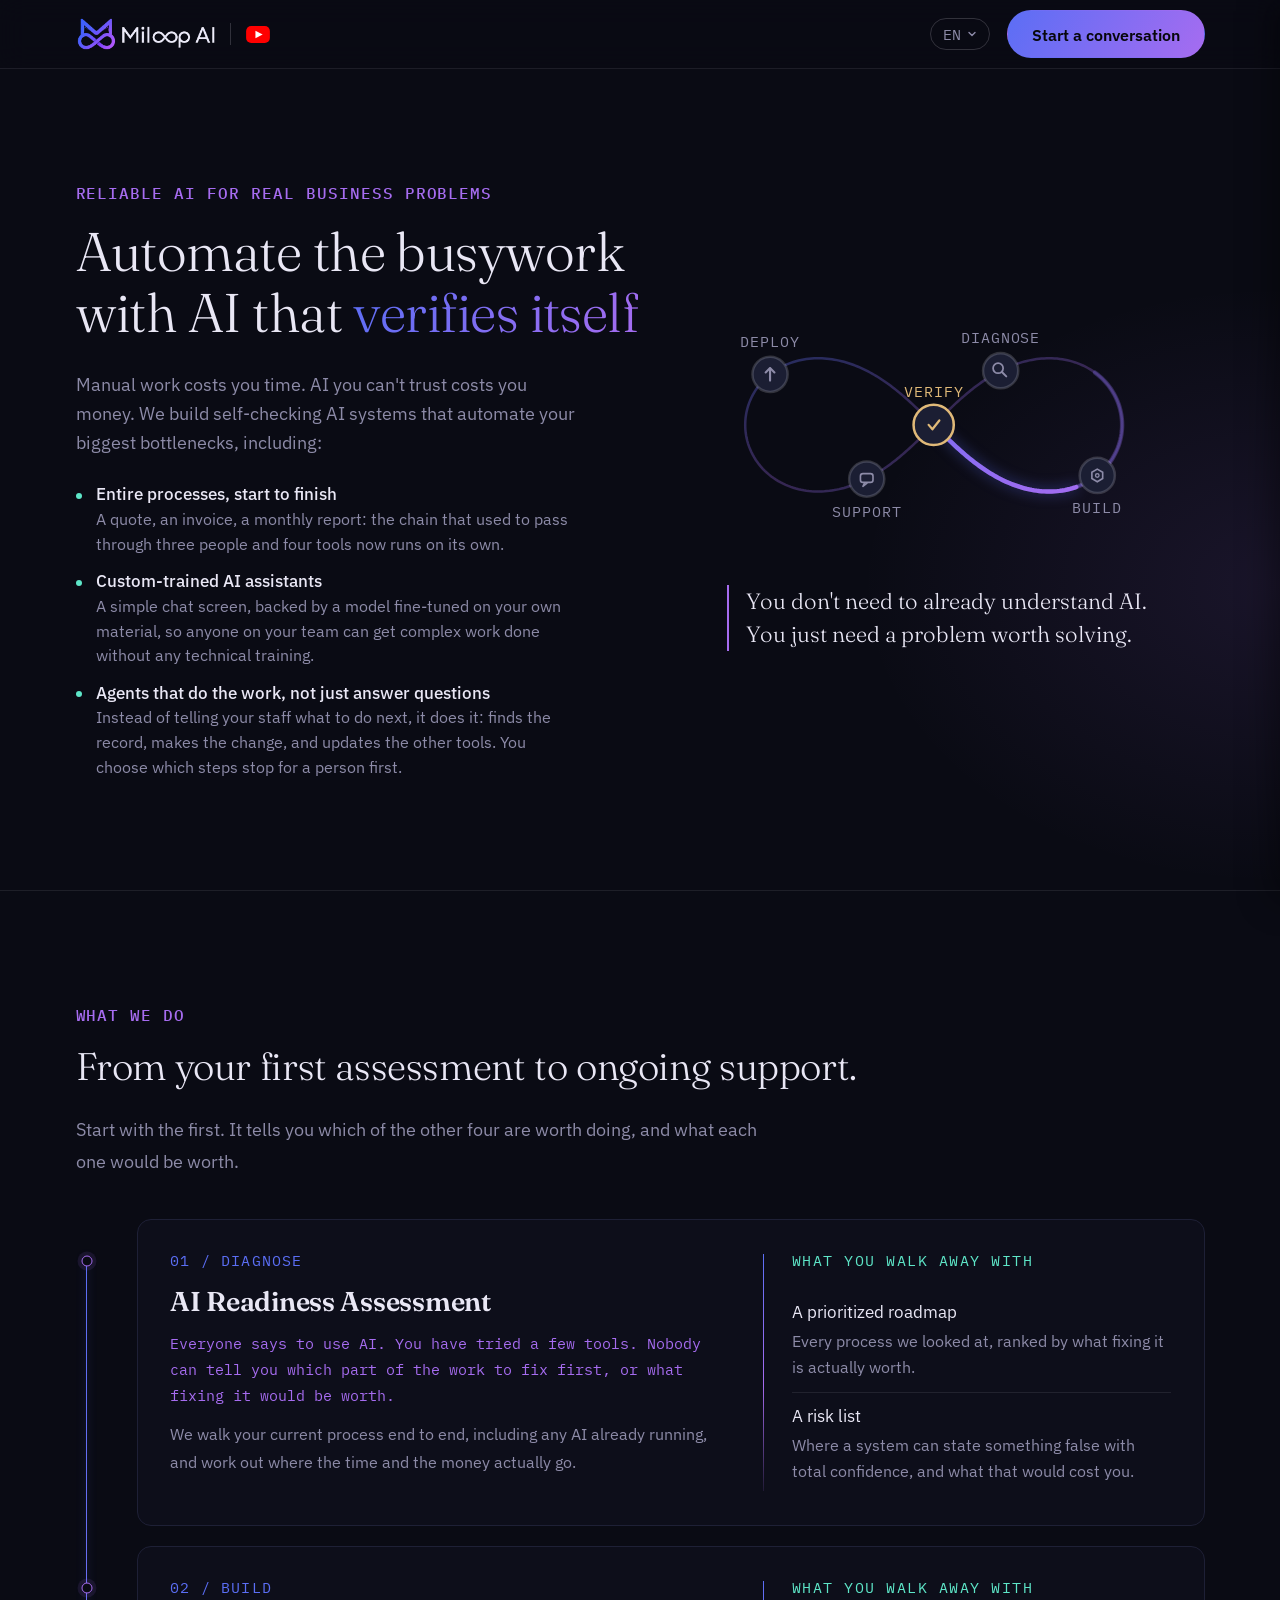
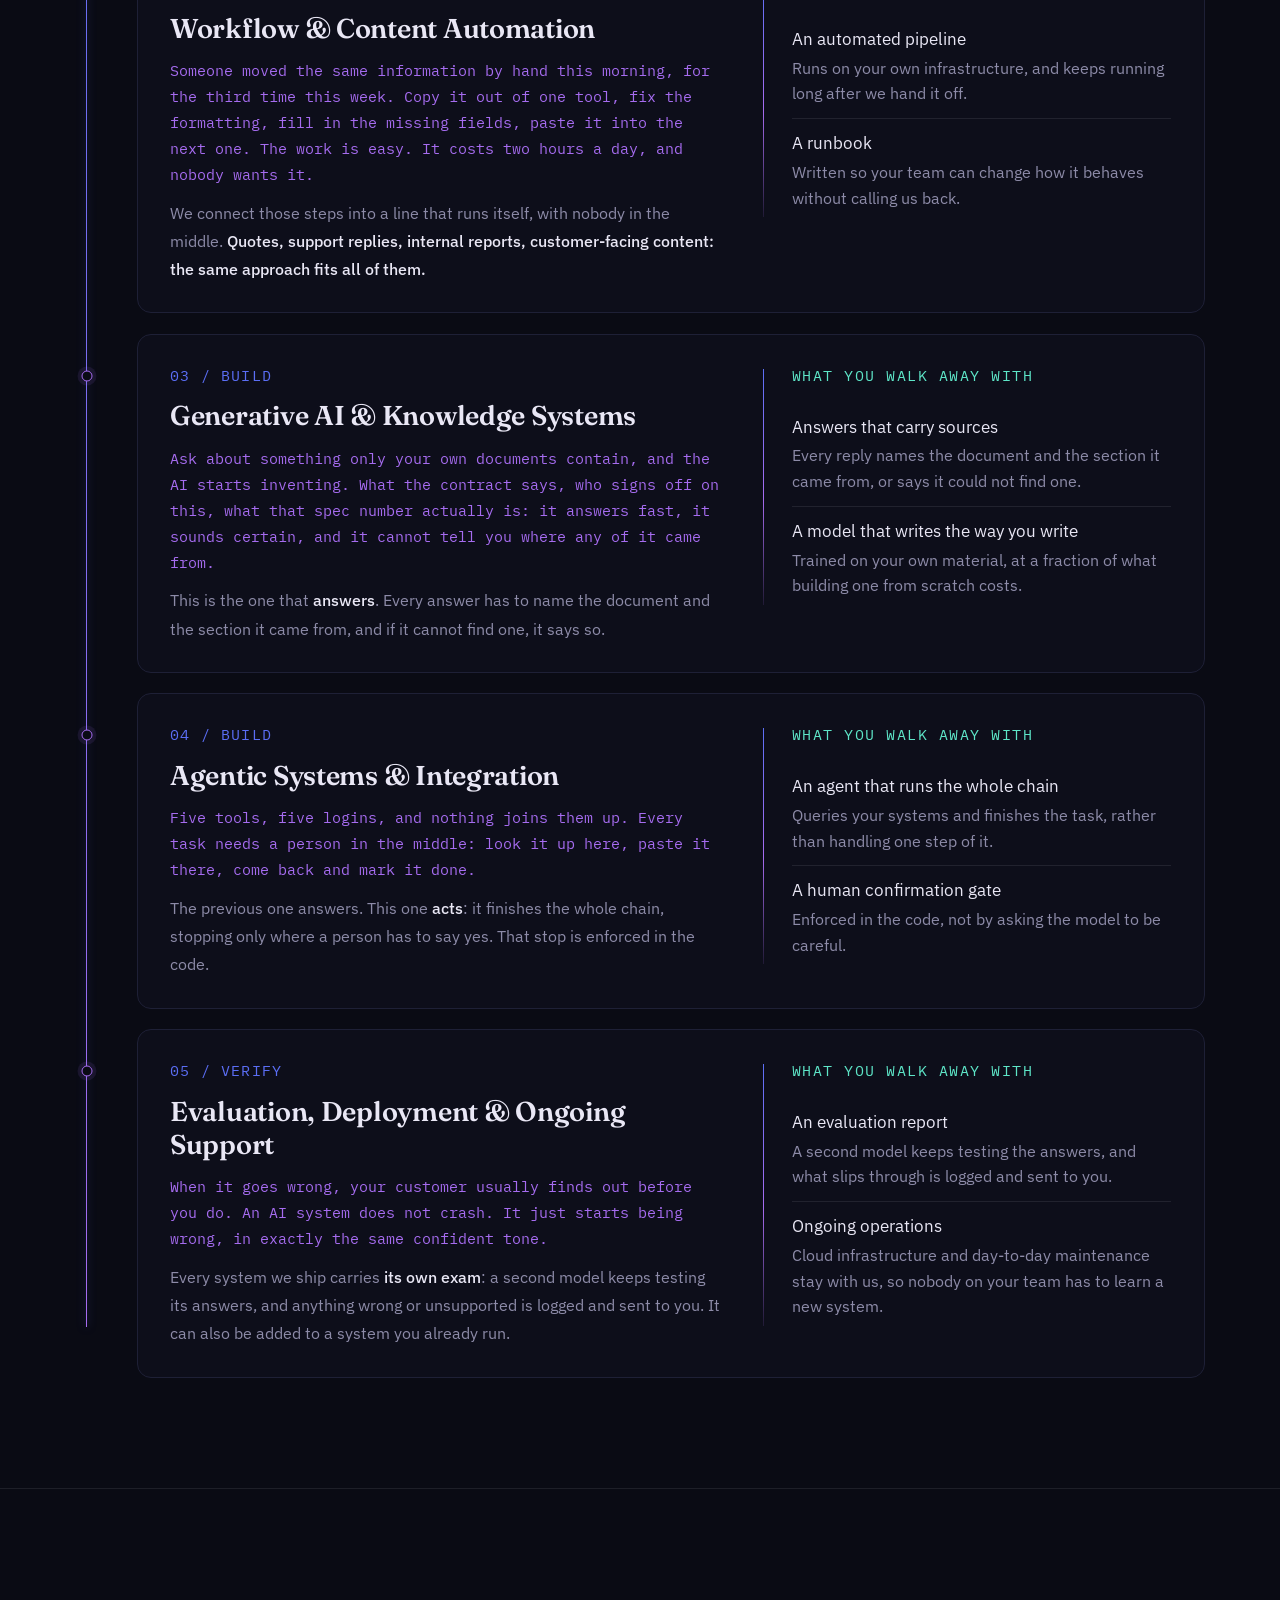
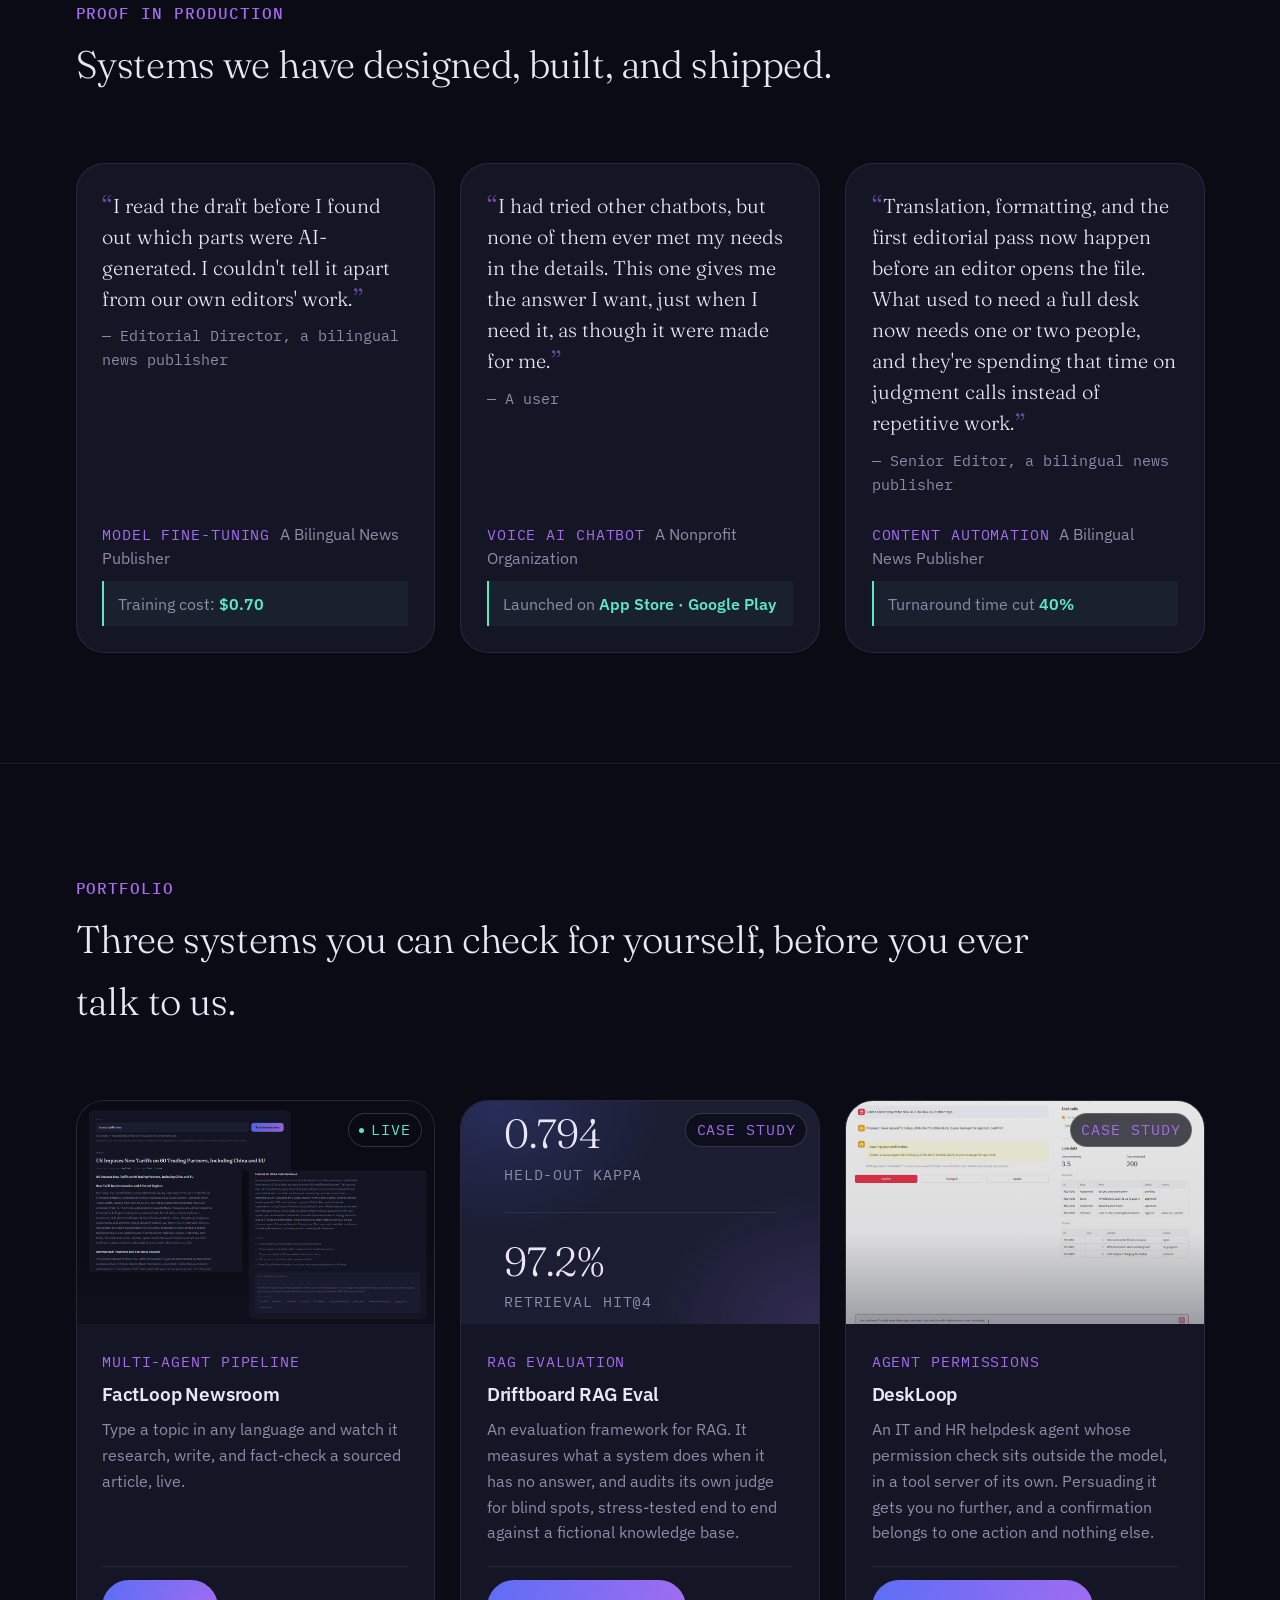
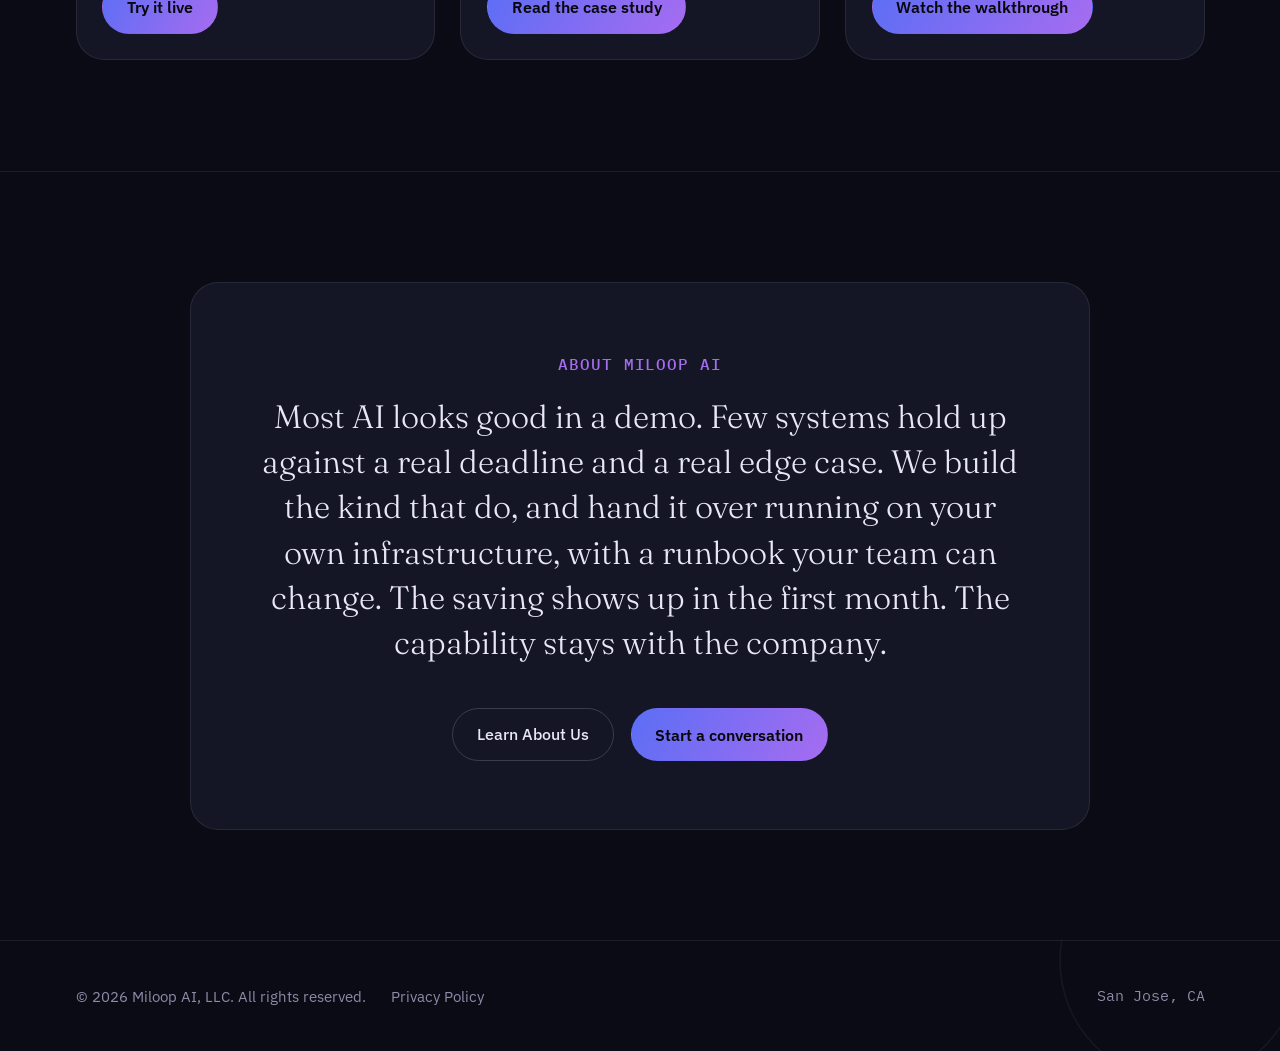
==== commit e4330ae5: "Teaser: end on what the client keeps, not on the differentiator a third time teaser.statement was th" ====
--- a/index.html
+++ b/index.html
@@ -482,7 +482,7 @@
     <div class="container reveal">
       <div class="teaser-panel">
         <p class="eyebrow" data-i18n="teaser.eyebrow">About Miloop AI</p>
-        <p class="teaser-statement" data-i18n="teaser.statement">Most AI looks good in a demo. Few AI systems hold up against a real deadline and a real edge case. We build the kind that do, with evaluation built into every pipeline from day one.</p>
+        <p class="teaser-statement" data-i18n="teaser.statement">Most AI looks good in a demo. Few systems hold up against a real deadline and a real edge case. We build the kind that do, and hand it over running on your own infrastructure, with a runbook your team can change. The saving shows up in the first month. The capability stays with the company.</p>
         <div class="teaser-actions">
           <a href="about.html" class="btn btn-ghost" data-i18n="teaser.cta.about">Learn About Us</a>
           <button type="button" id="start-conversation-btn-teaser" class="btn btn-primary js-start-conversation" data-i18n="hero.cta.contact">Start a conversation</button>
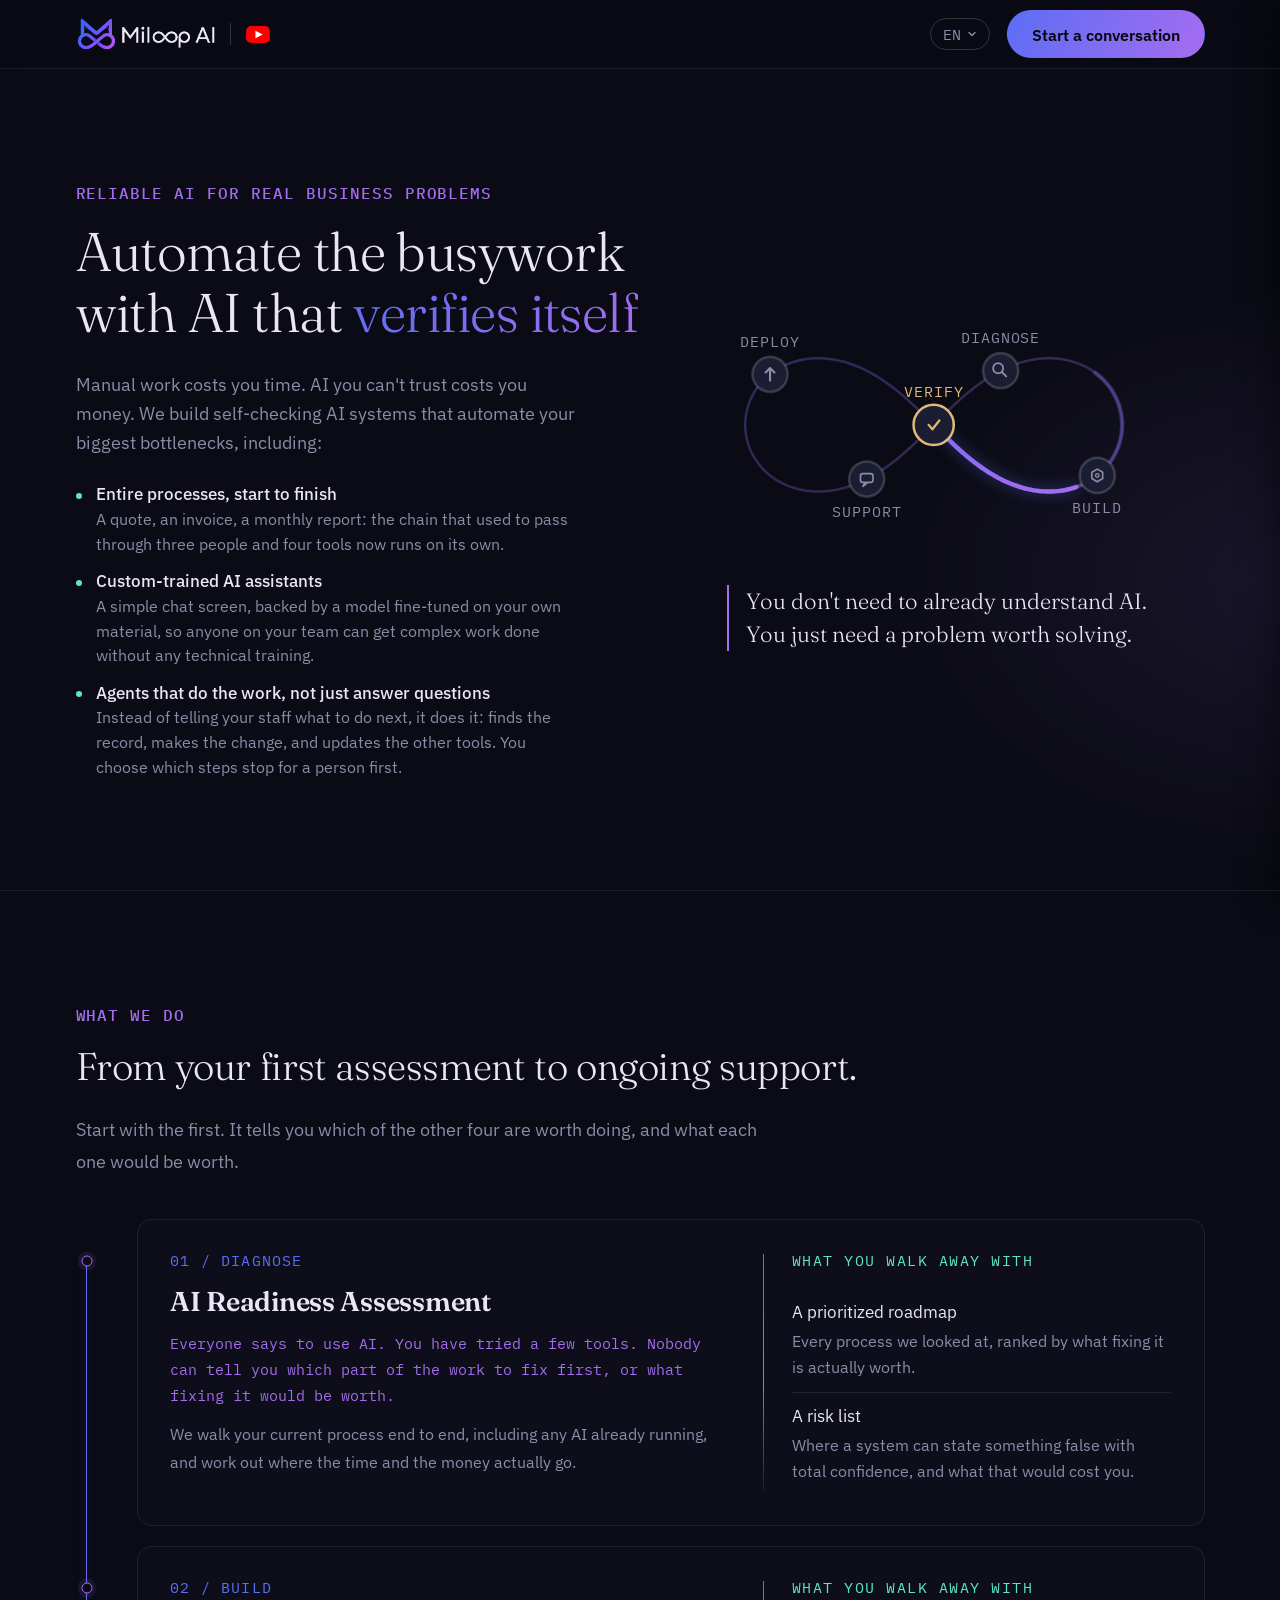
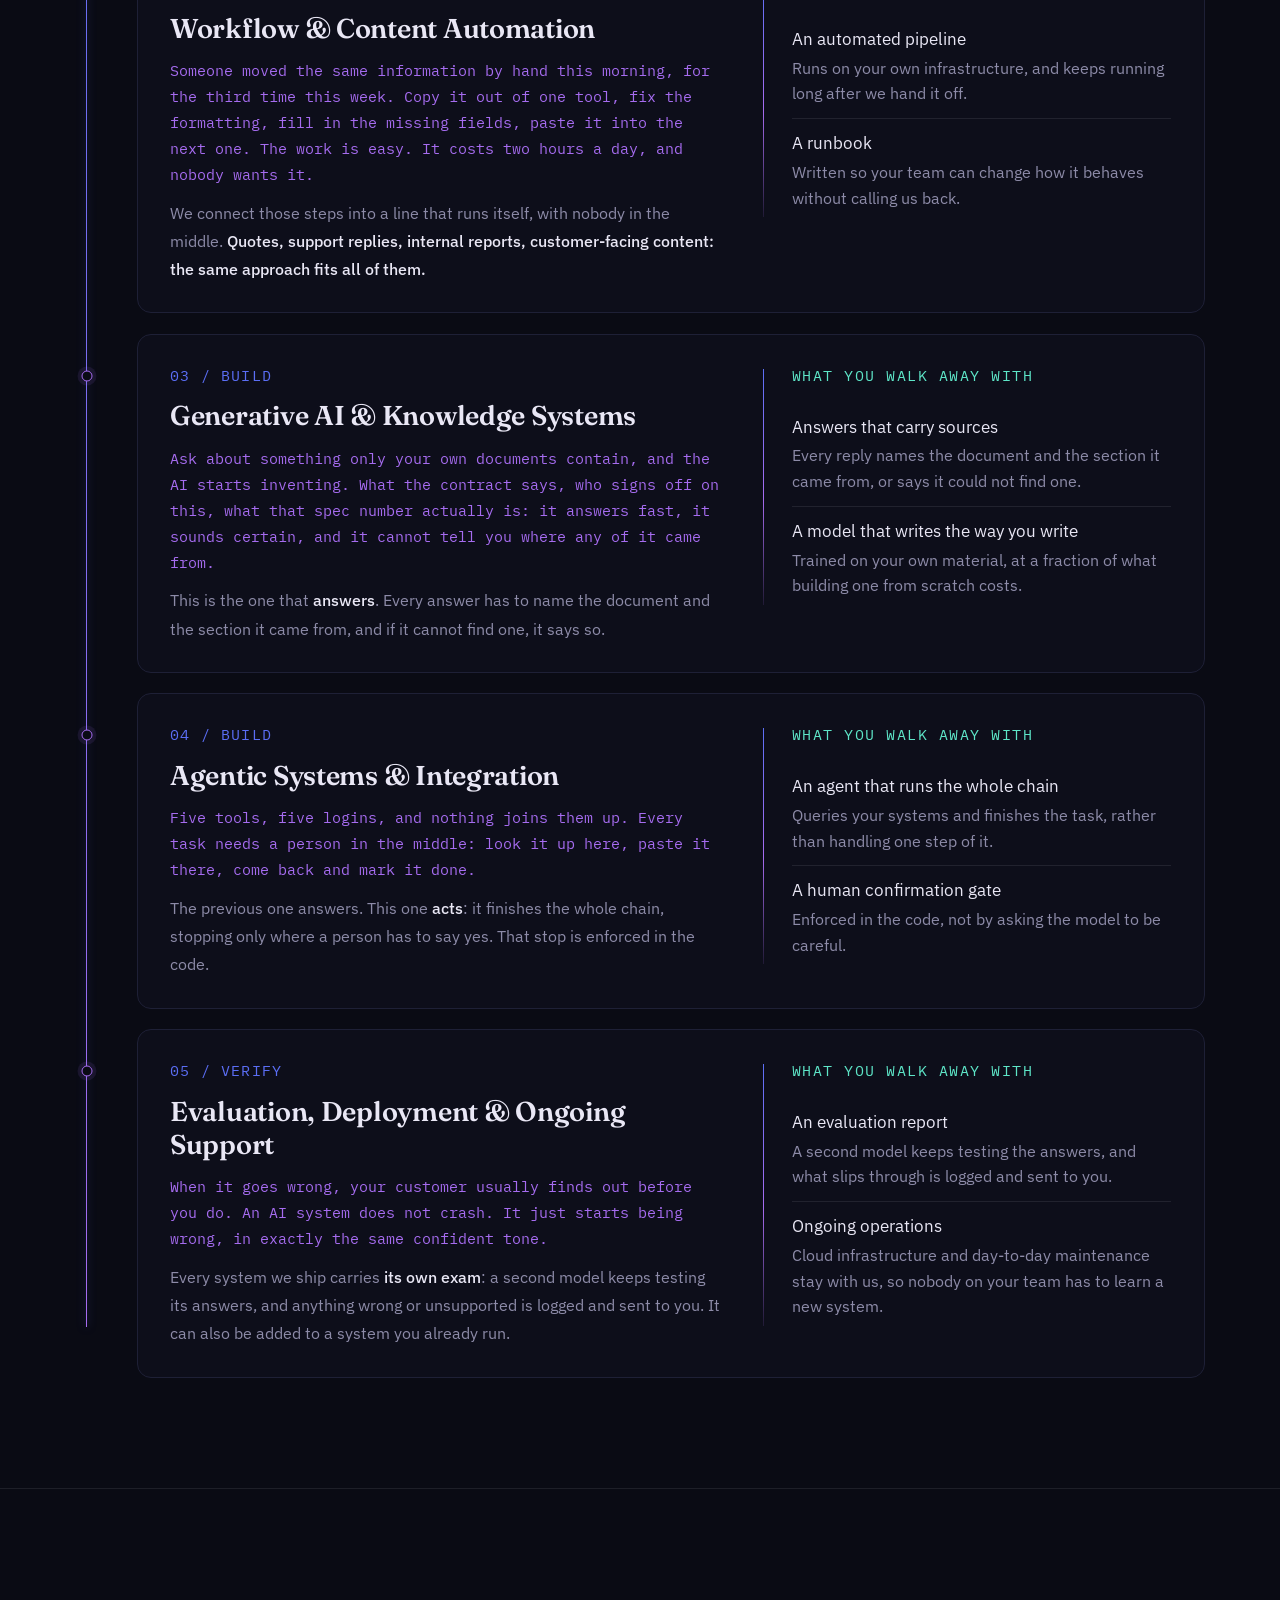
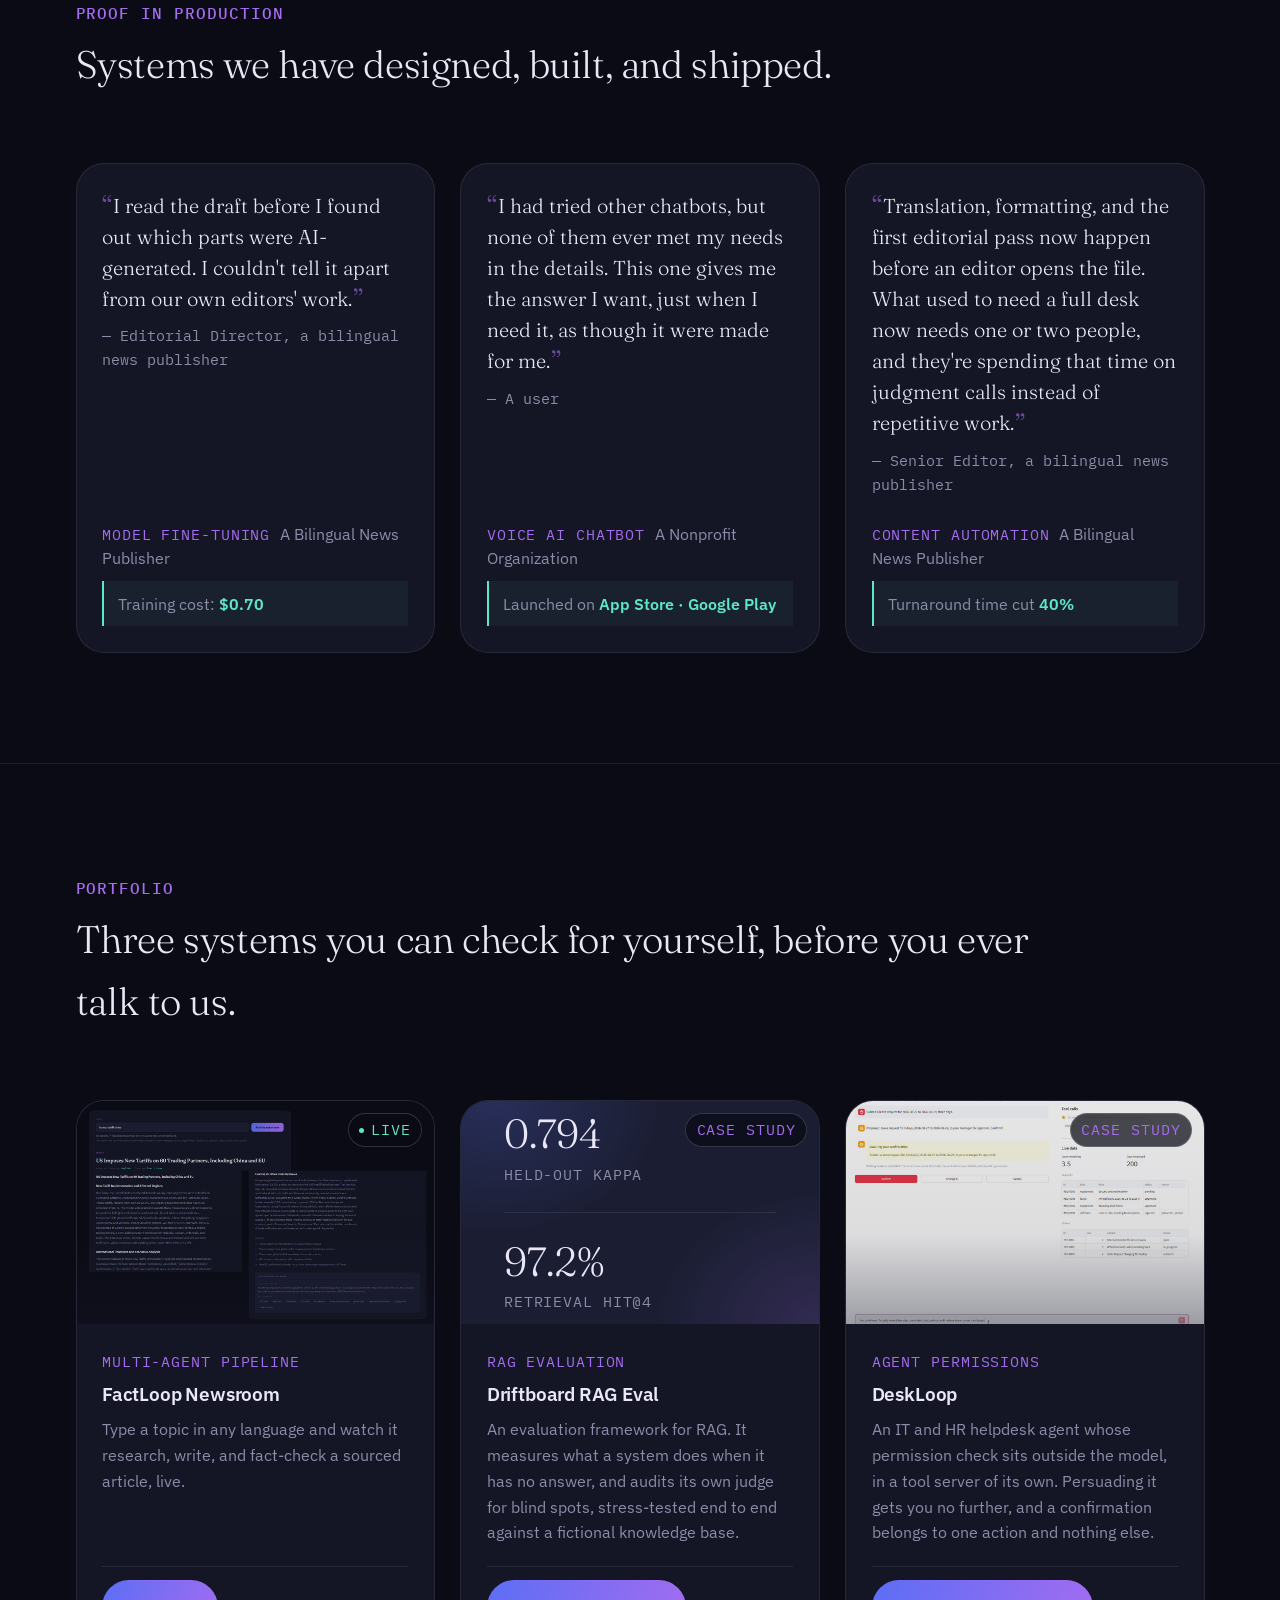
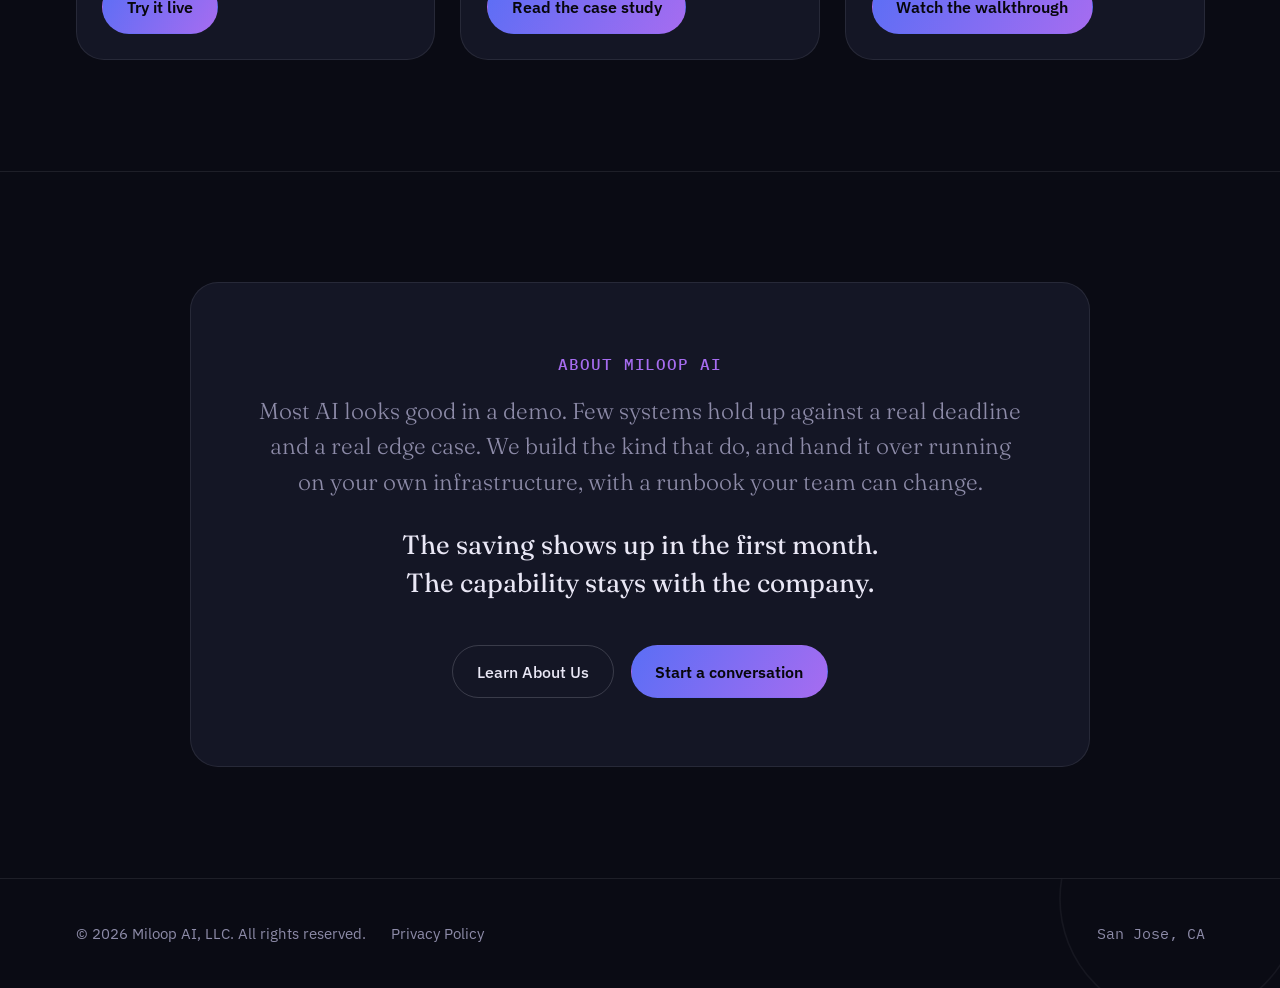
==== commit 49fd03b0: "Teaser: split the closing beat out and size the panel back down; carry the short nav label to the po" ====
--- a/index.html
+++ b/index.html
@@ -482,7 +482,8 @@
     <div class="container reveal">
       <div class="teaser-panel">
         <p class="eyebrow" data-i18n="teaser.eyebrow">About Miloop AI</p>
-        <p class="teaser-statement" data-i18n="teaser.statement">Most AI looks good in a demo. Few systems hold up against a real deadline and a real edge case. We build the kind that do, and hand it over running on your own infrastructure, with a runbook your team can change. The saving shows up in the first month. The capability stays with the company.</p>
+        <p class="teaser-statement" data-i18n="teaser.statement">Most AI looks good in a demo. Few systems hold up against a real deadline and a real edge case. We build the kind that do, and hand it over running on your own infrastructure, with a runbook your team can change.</p>
+        <p class="teaser-close" data-i18n="teaser.close">The saving shows up in the first month. The capability stays with the company.</p>
         <div class="teaser-actions">
           <a href="about.html" class="btn btn-ghost" data-i18n="teaser.cta.about">Learn About Us</a>
           <button type="button" id="start-conversation-btn-teaser" class="btn btn-primary js-start-conversation" data-i18n="hero.cta.contact">Start a conversation</button>
--- a/css/style.css
+++ b/css/style.css
@@ -993,12 +993,30 @@
   margin: 0 auto;
 }
 .teaser-panel .eyebrow { display: block; margin-bottom: var(--space-2); }
+/* Two beats, not one paragraph. The first three sentences are the setup and now
+   sit back in --ink-dim at a size the longer copy can carry; the closing pair is
+   the argument this panel exists to make, so it is the brightest and largest
+   thing in the box. Emphasis by size, weight and colour only: the site's usual
+   "this line carries the point" device is a violet rule down the left, which has
+   nothing to align to in a centred panel. */
 .teaser-statement {
   font-family: var(--font-display);
   font-weight: 300;
-  font-size: calc(clamp(1.4rem, 2.6vw, 1.9rem) * var(--display-scale));
-  line-height: 1.4;
+  font-size: calc(clamp(1.1rem, 1.9vw, 1.35rem) * var(--display-scale));
+  line-height: 1.55;
+  color: var(--ink-dim);
+  max-width: 62ch;
+  margin-inline: auto;
+}
+.teaser-close {
+  font-family: var(--font-display);
+  font-weight: 400;
+  font-size: calc(clamp(1.25rem, 2.1vw, 1.55rem) * var(--display-scale));
+  line-height: 1.45;
   color: var(--ink);
+  max-width: 44ch;
+  margin: var(--space-3) auto 0;
+  text-wrap: balance;
 }
 .teaser-actions {
   display: flex;
